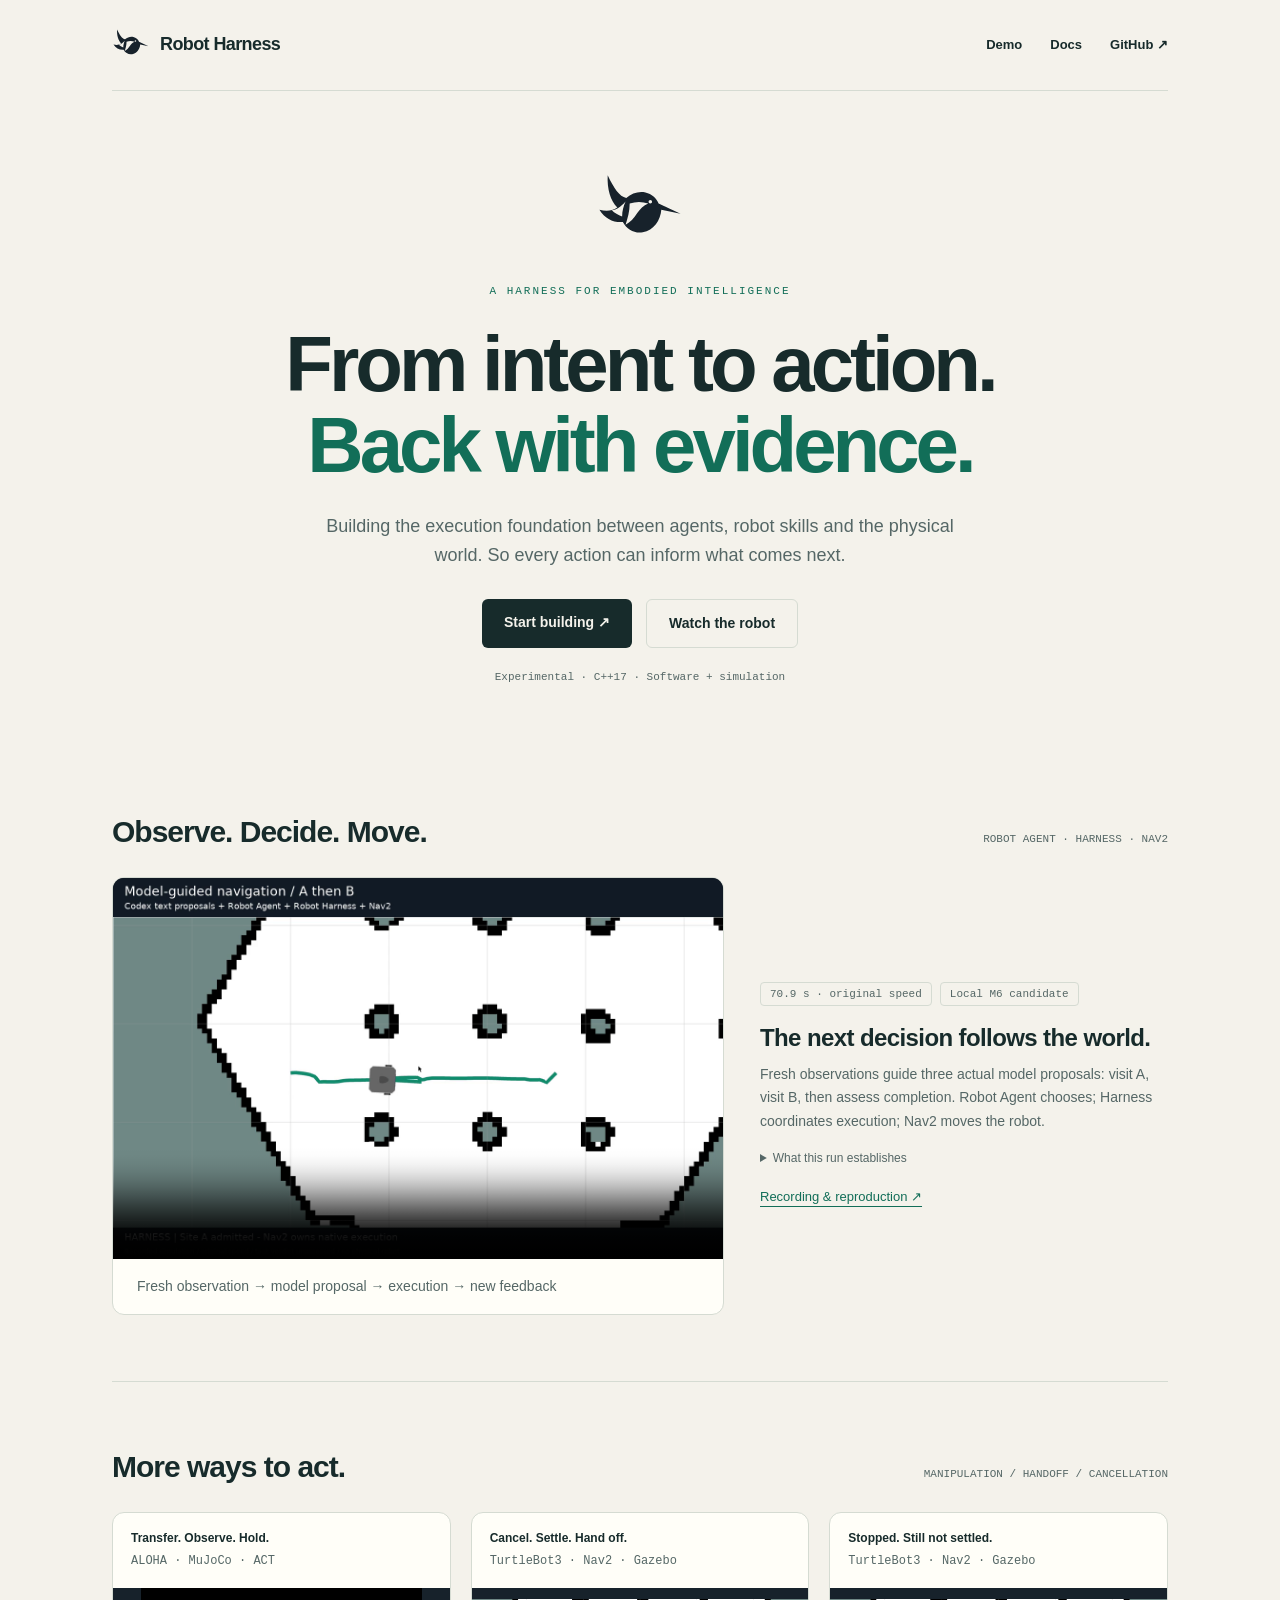
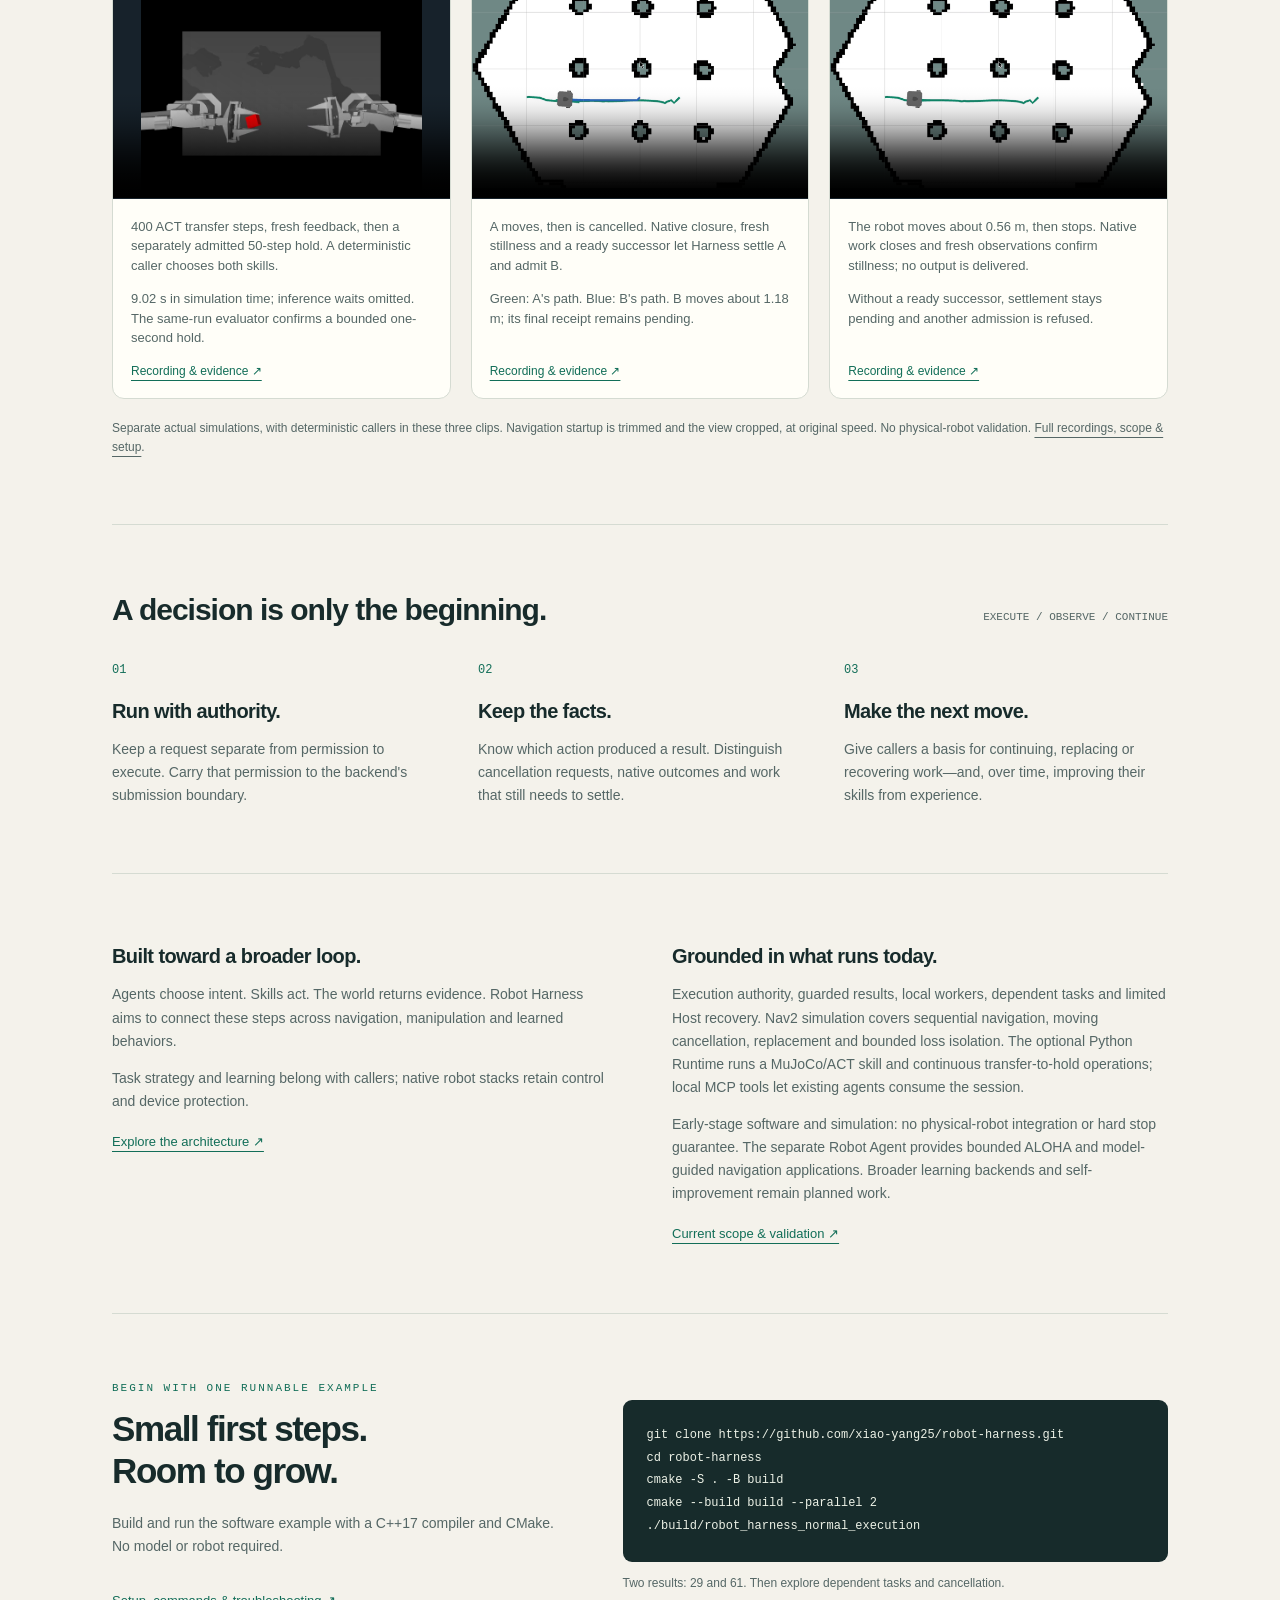
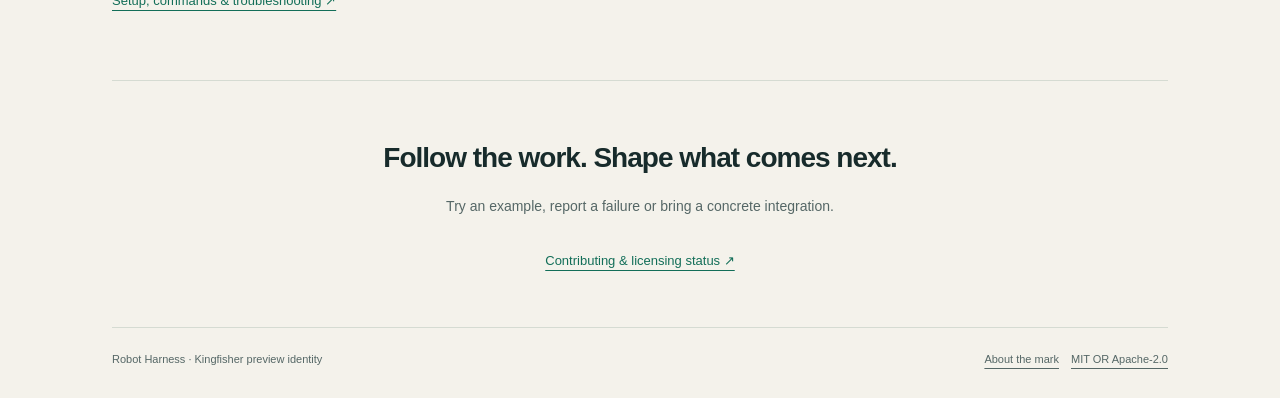
==== docs/index.html @ c22bb3a3 "Feature model-guided navigation video and compact demo gallery" ====
<!doctype html>
<html lang="en">
<head>
  <meta charset="utf-8">
  <meta name="viewport" content="width=device-width, initial-scale=1">
  <meta name="description" content="A harness for embodied intelligence. Connecting agents, robot skills and the physical world through execution, feedback and recovery.">
  <meta name="theme-color" content="#f4f2eb">
  <meta property="og:title" content="Robot Harness — A harness for embodied intelligence">
  <meta property="og:description" content="From intent to action. Back with evidence.">
  <meta property="og:image" content="https://xiao-yang25.github.io/robot-harness/assets/brand/social-preview.png">
  <meta property="og:url" content="https://xiao-yang25.github.io/robot-harness/">
  <meta name="twitter:card" content="summary_large_image">
  <link rel="icon" type="image/svg+xml" href="assets/brand/kingfisher-light.svg">
  <title>Robot Harness — A harness for embodied intelligence</title>
  <style>
    :root{color-scheme:light dark;--bg:#f4f2eb;--ink:#172b2b;--muted:#556766;--line:#d5dbd2;--accent:#126e58;--surface:#fffef8;--soft:#e6ebe2}
    *{box-sizing:border-box}.principles>*,.scope>*,.start>*{min-width:0}html{scroll-behavior:smooth;scroll-padding-top:30px}body{margin:0;background:var(--bg);color:var(--ink);font:16px/1.65 -apple-system,BlinkMacSystemFont,"Segoe UI",sans-serif}
    a{color:inherit;text-underline-offset:5px}a:focus-visible,summary:focus-visible,video:focus-visible{outline:3px solid var(--accent);outline-offset:6px}.skip{position:absolute;left:16px;top:-80px;background:var(--surface);padding:8px}.skip:focus{top:12px;z-index:3}
    .wrap{max-width:1120px;margin:auto;padding:0 32px}nav{display:flex;align-items:center;justify-content:space-between;gap:24px;padding:26px 0;border-bottom:1px solid var(--line)}.brand{display:flex;gap:10px;align-items:center;font-size:18px;font-weight:700;letter-spacing:-.6px;text-decoration:none}.brand img{width:38px;height:38px}nav .links{display:flex;gap:28px;font-size:13px;font-weight:600}nav .links a{text-decoration:none}nav .links a:hover{color:var(--accent)}
    .hero{text-align:center;max-width:920px;margin:0 auto;padding:76px 0 64px}.hero-mark{width:88px;height:88px;display:block;margin:0 auto 28px}.eyebrow{font:11px/1.5 ui-monospace,monospace;letter-spacing:2px;text-transform:uppercase;color:var(--accent)}h1{font-size:clamp(45px,6.4vw,78px);line-height:1.04;letter-spacing:-4px;font-weight:600;margin:24px 0}h1 span{color:var(--accent)}.hero p{font-size:18px;line-height:1.6;max-width:670px;margin:26px auto;color:var(--muted)}.actions{display:flex;justify-content:center;gap:14px;flex-wrap:wrap;margin-top:30px}.button{display:inline-block;padding:12px 22px;border-radius:6px;background:var(--ink);color:var(--bg);text-decoration:none;font-size:14px;font-weight:650}.button.secondary{background:transparent;color:var(--ink);border:1px solid var(--line)}.stage{margin-top:23px;color:var(--muted);font:11px ui-monospace,monospace}
    .demo{border:1px solid var(--line);border-radius:12px;overflow:hidden;background:var(--surface)}.demo-top,.demo-bottom{display:flex;justify-content:space-between;align-items:center;gap:16px;padding:17px 24px;font-size:12px}.demo-top strong{font-weight:650}.demo-top span{color:var(--muted);font-family:ui-monospace,monospace}video{display:block;width:100%;aspect-ratio:16/9;background:#17222b}.demo-bottom{align-items:flex-start;color:var(--muted);line-height:1.5}.demo-bottom p{margin:0;max-width:750px}.demo-bottom a{white-space:nowrap;color:var(--accent)}
    section.section{padding:66px 0;border-bottom:1px solid var(--line)}.section-title{display:flex;justify-content:space-between;align-items:baseline;gap:20px;margin-bottom:26px}.section-title h2{font-size:30px;line-height:1.25;letter-spacing:-1px;margin:0;font-weight:600}.section-title span{color:var(--muted);font:11px ui-monospace,monospace}.principles{display:grid;grid-template-columns:repeat(3,1fr);gap:42px}.number{font:12px ui-monospace,monospace;color:var(--accent)}h3{font-size:20px;letter-spacing:-.6px;font-weight:600;margin:14px 0 10px}.principles p,.scope p{font-size:14px;color:var(--muted);margin:0}
    .scope{display:grid;grid-template-columns:1fr 1fr;gap:64px}.scope h3{margin-top:0}.scope p+p{margin-top:14px}.text-link{display:inline-block;color:var(--accent);margin-top:18px;font-size:13px}.start{display:grid;grid-template-columns:1fr 1.2fr;gap:56px;align-items:center}.start h2{font-size:35px;letter-spacing:-1.4px;line-height:1.2;margin:12px 0 20px;font-weight:600}.start p{font-size:14px;color:var(--muted)}pre{max-width:100%;overflow:auto;white-space:pre;background:#172b2b;color:#edf2e7;border-radius:9px;padding:24px;font:12px/1.9 ui-monospace,SFMono-Regular,monospace;margin:0}.note{font-size:12px;color:var(--muted);margin-top:12px}.closing{padding:54px 0;text-align:center}.closing h2{font-size:28px;font-weight:550;letter-spacing:-1px;margin:0 0 14px}.closing p{font-size:14px;color:var(--muted)}footer{border-top:1px solid var(--line);display:flex;justify-content:space-between;gap:18px;padding:22px 0 28px;font-size:11px;color:var(--muted)}footer a{margin-left:12px}
    @media(prefers-color-scheme:dark){:root{--bg:#102629;--ink:#eaf0e4;--muted:#adbfba;--line:#345052;--accent:#b7d5a0;--surface:#173135;--soft:#203b3e}.kingfisher{filter:brightness(0) invert(1)}}
    @media(max-width:700px){.wrap{padding:0 20px}nav{gap:14px;padding:20px 0}.brand{font-size:16px}.brand img{width:30px;height:30px}nav .links{gap:16px;font-size:12px}nav .optional{display:none}.hero{padding:45px 0 42px}.hero-mark{width:72px;height:72px;margin-bottom:22px}h1{font-size:47px;letter-spacing:-2.5px}.hero p{font-size:16px}.demo-top,.demo-bottom{padding:13px 16px;flex-wrap:wrap}.demo-top span{font-size:10px}.principles,.scope,.start{grid-template-columns:minmax(0,1fr);gap:30px}.section-title{display:block}.section-title span{display:block;margin-top:12px}section.section{padding:42px 0}.principles h3{margin-top:8px}.scope{gap:32px}footer{flex-wrap:wrap}footer a{margin:0 12px 0 0}pre{font-size:11px;padding:18px}.closing{padding:40px 0}}
    .model-demo video{aspect-ratio:8/5}.model-demo .scope{grid-template-columns:1.5fr 1fr;gap:36px;align-items:center}.model-demo .demo-bottom{font-size:11px}.model-demo h3{font-size:24px;line-height:1.3}.demo-meta{display:flex;flex-wrap:wrap;gap:8px;margin:0 0 16px;font:11px ui-monospace,monospace;color:var(--muted)}.demo-meta span{padding:5px 9px;border:1px solid var(--line);border-radius:4px}.model-demo details{margin-top:16px;font-size:12px;color:var(--muted)}.model-demo summary{cursor:pointer}.model-demo details p{margin-top:10px}
    .demo-grid{display:grid;grid-template-columns:repeat(3,minmax(0,1fr));gap:20px}.demo-grid>*{min-width:0;scroll-margin-top:30px}.demo-grid .demo{display:flex;flex-direction:column}.demo-grid .demo-top{min-height:68px;padding:16px 18px;align-items:flex-start;flex-direction:column;gap:4px}.demo-grid video{aspect-ratio:8/5;object-fit:contain}.demo-grid .demo-bottom{display:flex;flex:1;flex-direction:column;gap:14px;font-size:13px;padding:18px}.demo-grid .demo-bottom a{font-size:12px;white-space:normal;margin-top:auto}.recording-note{font-size:12px;color:var(--muted);margin:20px 0 0}
    @media(min-width:701px) and (max-width:960px){.demo-grid{grid-template-columns:repeat(2,minmax(0,1fr))}.model-demo .scope{grid-template-columns:1.2fr 1fr;gap:24px}}
    @media(max-width:700px){.model-demo .scope,.demo-grid{grid-template-columns:minmax(0,1fr);gap:24px}.demo-grid .demo-top{min-height:0}.model-demo h3{font-size:22px}}
    @media(prefers-reduced-motion:reduce){html{scroll-behavior:auto}}
  </style>
</head>
<body>
<a class="skip" href="#main">Skip to content</a>
<div class="wrap">
  <nav aria-label="Main navigation">
    <a class="brand" href="./"><img class="kingfisher" src="assets/brand/kingfisher-light.svg" alt="">Robot Harness</a>
    <div class="links"><a href="#demo">Demo</a><a href="guide/docs/index.html">Docs</a><a class="optional" href="https://github.com/xiao-yang25/robot-harness">GitHub ↗</a></div>
  </nav>
  <main id="main">
    <header class="hero">
      <img class="hero-mark kingfisher" src="assets/brand/kingfisher-light.svg" alt="Kingfisher preview identity">
      <div class="eyebrow">A harness for embodied intelligence</div>
      <h1>From intent to action.<br><span>Back with evidence.</span></h1>
      <p>Building the execution foundation between agents, robot skills and the physical world. So every action can inform what comes next.</p>
      <div class="actions"><a class="button" href="https://github.com/xiao-yang25/robot-harness#build">Start building ↗</a><a class="button secondary" href="#demo">Watch the robot</a></div>
      <div class="stage">Experimental · C++17 · Software + simulation</div>
    </header>
    <section class="section model-demo" id="demo" aria-label="Recorded model-guided navigation">
      <div class="section-title"><h2>Observe. Decide. Move.</h2><span>ROBOT AGENT · HARNESS · NAV2</span></div>
      <div class="scope">
        <article class="demo">
          <video controls playsinline preload="metadata" poster="assets/demo/model-navigation-poster.png" aria-label="Actual model-guided navigation from site A to site B in simulation">
            <source src="assets/demo/model-navigation.mp4" type="video/mp4">
            <p><a href="assets/demo/model-navigation.mp4">Download the model navigation recording</a>.</p>
          </video>
          <div class="demo-bottom"><p>Fresh observation → model proposal → execution → new feedback</p></div>
        </article>
        <article>
          <div class="demo-meta"><span>70.9 s · original speed</span><span>Local M6 candidate</span></div>
          <h3>The next decision follows the world.</h3>
          <p>Fresh observations guide three actual model proposals: visit A, visit B, then assess completion. Robot Agent chooses; Harness coordinates execution; Nav2 moves the robot.</p>
          <details><summary>What this run establishes</summary><p>A releases before B starts. B's result is accepted while settlement remains pending. Model waits are retained. This single Gazebo run demonstrates the loop; it does not establish general reliability or physical-robot safety.</p></details>
          <a class="text-link" href="guide/docs/assets/demo/index.html#model-guided-navigation-local-candidate">Recording &amp; reproduction ↗</a>
        </article>
      </div>
    </section>
    <section class="section" id="more-demos" aria-label="More recorded robot demonstrations">
      <div class="section-title"><h2>More ways to act.</h2><span>MANIPULATION / HANDOFF / CANCELLATION</span></div>
      <div class="demo-grid">
        <article class="demo" id="manipulation-demo">
          <div class="demo-top"><strong>Transfer. Observe. Hold.</strong><span>ALOHA · MuJoCo · ACT</span></div>
          <video controls playsinline preload="metadata" poster="assets/demo/aloha-handoff-poster.png" aria-label="Complete ALOHA cube transfer followed by a separately admitted hold">
            <source src="assets/demo/aloha-handoff.mp4" type="video/mp4">
            <p><a href="assets/demo/aloha-handoff.mp4">Download the transfer and hold recording</a>.</p>
          </video>
          <div class="demo-bottom"><p>400 ACT transfer steps, fresh feedback, then a separately admitted 50-step hold. A deterministic caller chooses both skills.</p><p>9.02 s in simulation time; inference waits omitted. The same-run evaluator confirms a bounded one-second hold.</p><a href="guide/docs/assets/demo/index.html#continuous-aloha-transfer-and-hold">Recording &amp; evidence ↗</a></div>
        </article>
        <article class="demo" id="navigation-demo">
          <div class="demo-top"><strong>Cancel. Settle. Hand off.</strong><span>TurtleBot3 · Nav2 · Gazebo</span></div>
          <video controls playsinline preload="metadata" poster="assets/demo/replace-poster.png" aria-label="Recorded moving cancellation and handoff to a new navigation goal">
            <source src="assets/demo/replace.mp4" type="video/mp4">
            <p><a href="assets/demo/replace.mp4">Download the handoff recording</a>.</p>
          </video>
          <div class="demo-bottom"><p>A moves, then is cancelled. Native closure, fresh stillness and a ready successor let Harness settle A and admit B.</p><p>Green: A's path. Blue: B's path. B moves about 1.18 m; its final receipt remains pending.</p><a href="guide/docs/assets/demo/index.html#moving-handoff">Recording &amp; evidence ↗</a></div>
        </article>
        <article class="demo">
          <div class="demo-top"><strong>Stopped. Still not settled.</strong><span>TurtleBot3 · Nav2 · Gazebo</span></div>
          <video controls playsinline preload="metadata" poster="assets/demo/cancel-poster.png" aria-label="Recorded cancellation without admitting a second task">
            <source src="assets/demo/cancel.mp4" type="video/mp4">
            <p><a href="assets/demo/cancel.mp4">Download the cancellation recording</a>.</p>
          </video>
          <div class="demo-bottom"><p>The robot moves about 0.56 m, then stops. Native work closes and fresh observations confirm stillness; no output is delivered.</p><p>Without a ready successor, settlement stays pending and another admission is refused.</p><a href="guide/docs/assets/demo/index.html#cancellation-without-a-successor">Recording &amp; evidence ↗</a></div>
        </article>
      </div>
      <p class="recording-note">Separate actual simulations, with deterministic callers in these three clips. Navigation startup is trimmed and the view cropped, at original speed. No physical-robot validation. <a href="guide/docs/assets/demo/index.html">Full recordings, scope &amp; setup</a>.</p>
    </section>
    <section class="section">
      <div class="section-title"><h2>A decision is only the beginning.</h2><span>EXECUTE / OBSERVE / CONTINUE</span></div>
      <div class="principles">
        <article><span class="number">01</span><h3>Run with authority.</h3><p>Keep a request separate from permission to execute. Carry that permission to the backend's submission boundary.</p></article>
        <article><span class="number">02</span><h3>Keep the facts.</h3><p>Know which action produced a result. Distinguish cancellation requests, native outcomes and work that still needs to settle.</p></article>
        <article><span class="number">03</span><h3>Make the next move.</h3><p>Give callers a basis for continuing, replacing or recovering work—and, over time, improving their skills from experience.</p></article>
      </div>
    </section>
    <section class="section scope" aria-label="Project direction and present capabilities">
      <article><h3>Built toward a broader loop.</h3><p>Agents choose intent. Skills act. The world returns evidence. Robot Harness aims to connect these steps across navigation, manipulation and learned behaviors.</p><p>Task strategy and learning belong with callers; native robot stacks retain control and device protection.</p><a class="text-link" href="https://github.com/xiao-yang25/robot-harness/blob/master/docs/DESIGN.md#product-boundary">Explore the architecture ↗</a></article>
      <article><h3>Grounded in what runs today.</h3><p>Execution authority, guarded results, local workers, dependent tasks and limited Host recovery. Nav2 simulation covers sequential navigation, moving cancellation, replacement and bounded loss isolation. The optional Python Runtime runs a MuJoCo/ACT skill and continuous transfer-to-hold operations; local MCP tools let existing agents consume the session.</p><p>Early-stage software and simulation: no physical-robot integration or hard stop guarantee. The separate Robot Agent provides bounded ALOHA and model-guided navigation applications. Broader learning backends and self-improvement remain planned work.</p><a class="text-link" href="https://github.com/xiao-yang25/robot-harness#current-scope">Current scope &amp; validation ↗</a></article>
    </section>
    <section class="section start" id="start">
      <div><div class="eyebrow">Begin with one runnable example</div><h2>Small first steps.<br>Room to grow.</h2><p>Build and run the software example with a C++17 compiler and CMake. No model or robot required.</p><a class="text-link" href="https://github.com/xiao-yang25/robot-harness#build">Setup, commands &amp; troubleshooting ↗</a></div>
      <div><pre><code>git clone https://github.com/xiao-yang25/robot-harness.git
cd robot-harness
cmake -S . -B build
cmake --build build --parallel 2
./build/robot_harness_normal_execution</code></pre><div class="note">Two results: 29 and 61. Then explore dependent tasks and cancellation.</div></div>
    </section>
    <section class="closing"><h2>Follow the work. Shape what comes next.</h2><p>Try an example, report a failure or bring a concrete integration.</p><a class="text-link" href="https://github.com/xiao-yang25/robot-harness/blob/master/CONTRIBUTING.md">Contributing &amp; licensing status ↗</a></section>
  </main>
  <footer><span>Robot Harness · Kingfisher preview identity</span><span><a href="https://github.com/xiao-yang25/robot-harness/blob/master/docs/assets/brand/README.md">About the mark</a><a href="https://github.com/xiao-yang25/robot-harness/blob/master/README.md#license">MIT OR Apache-2.0</a></span></footer>
</div>
</body>
</html>
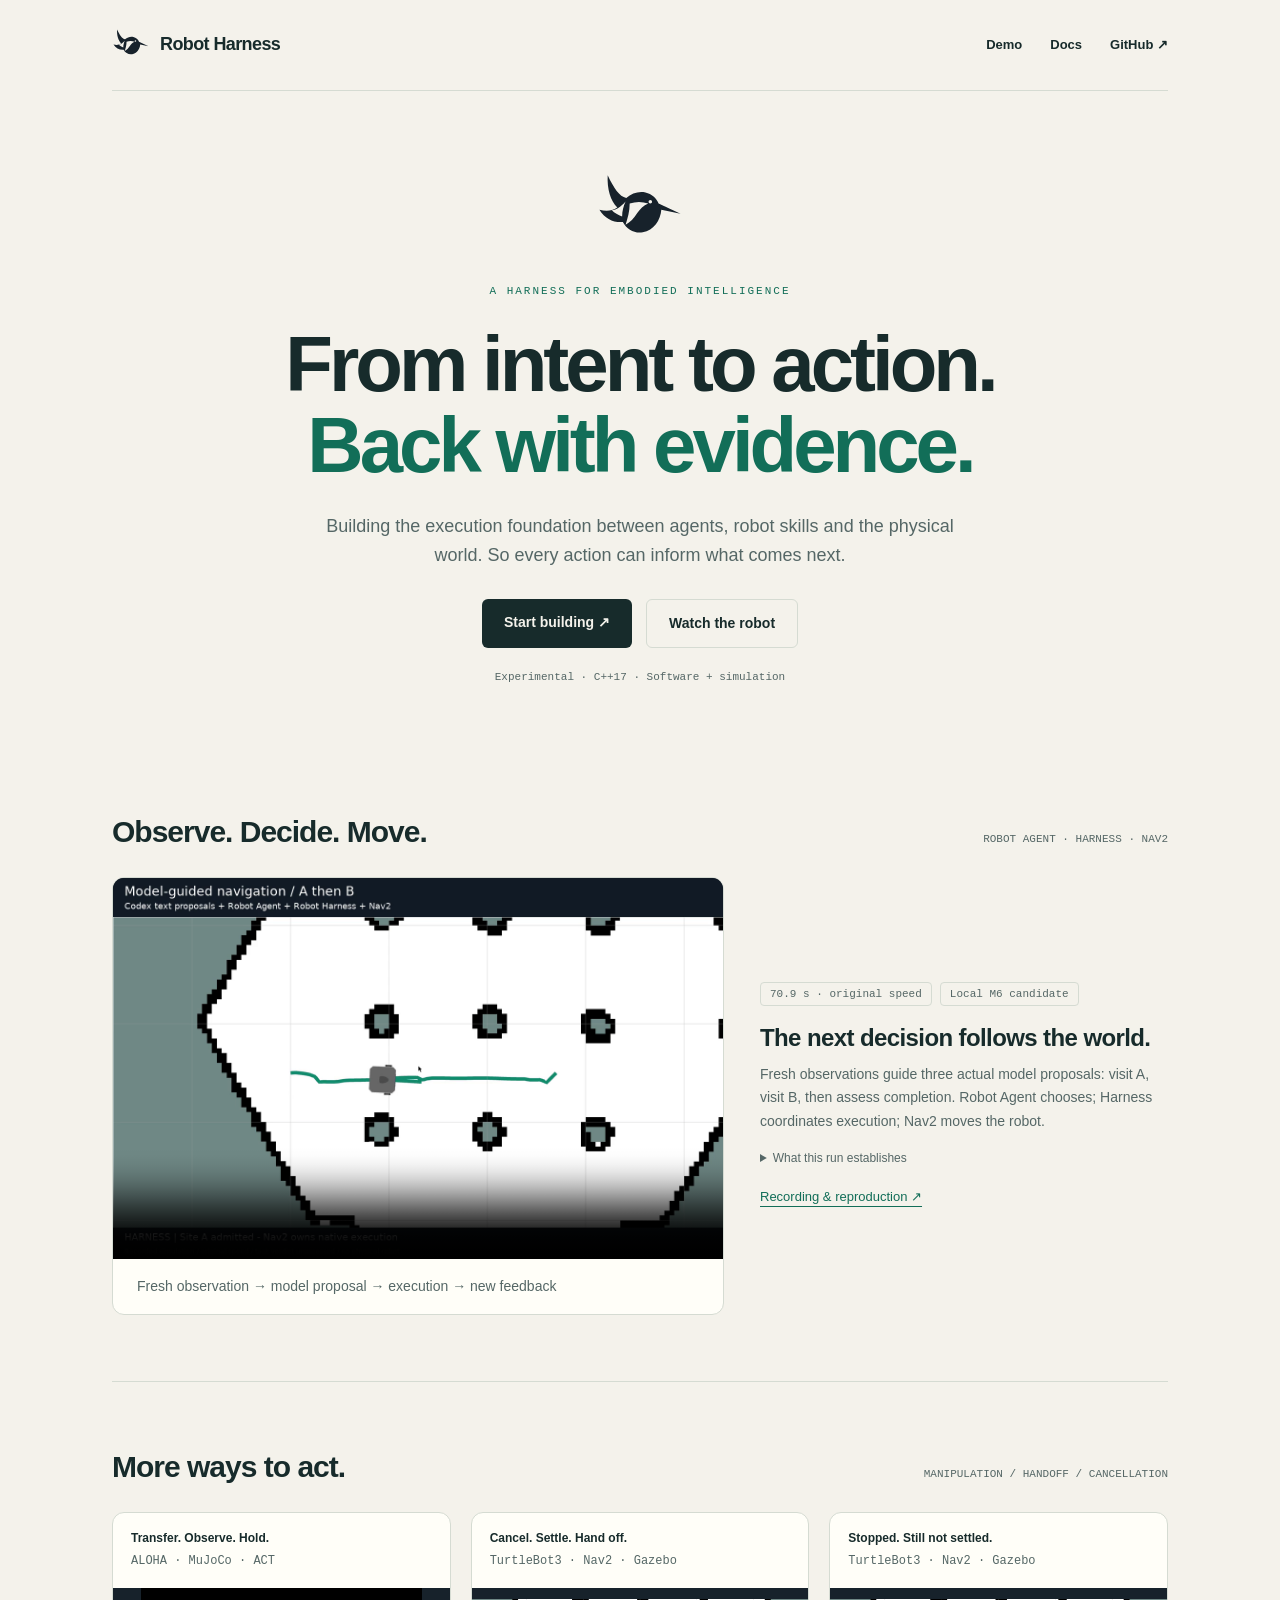
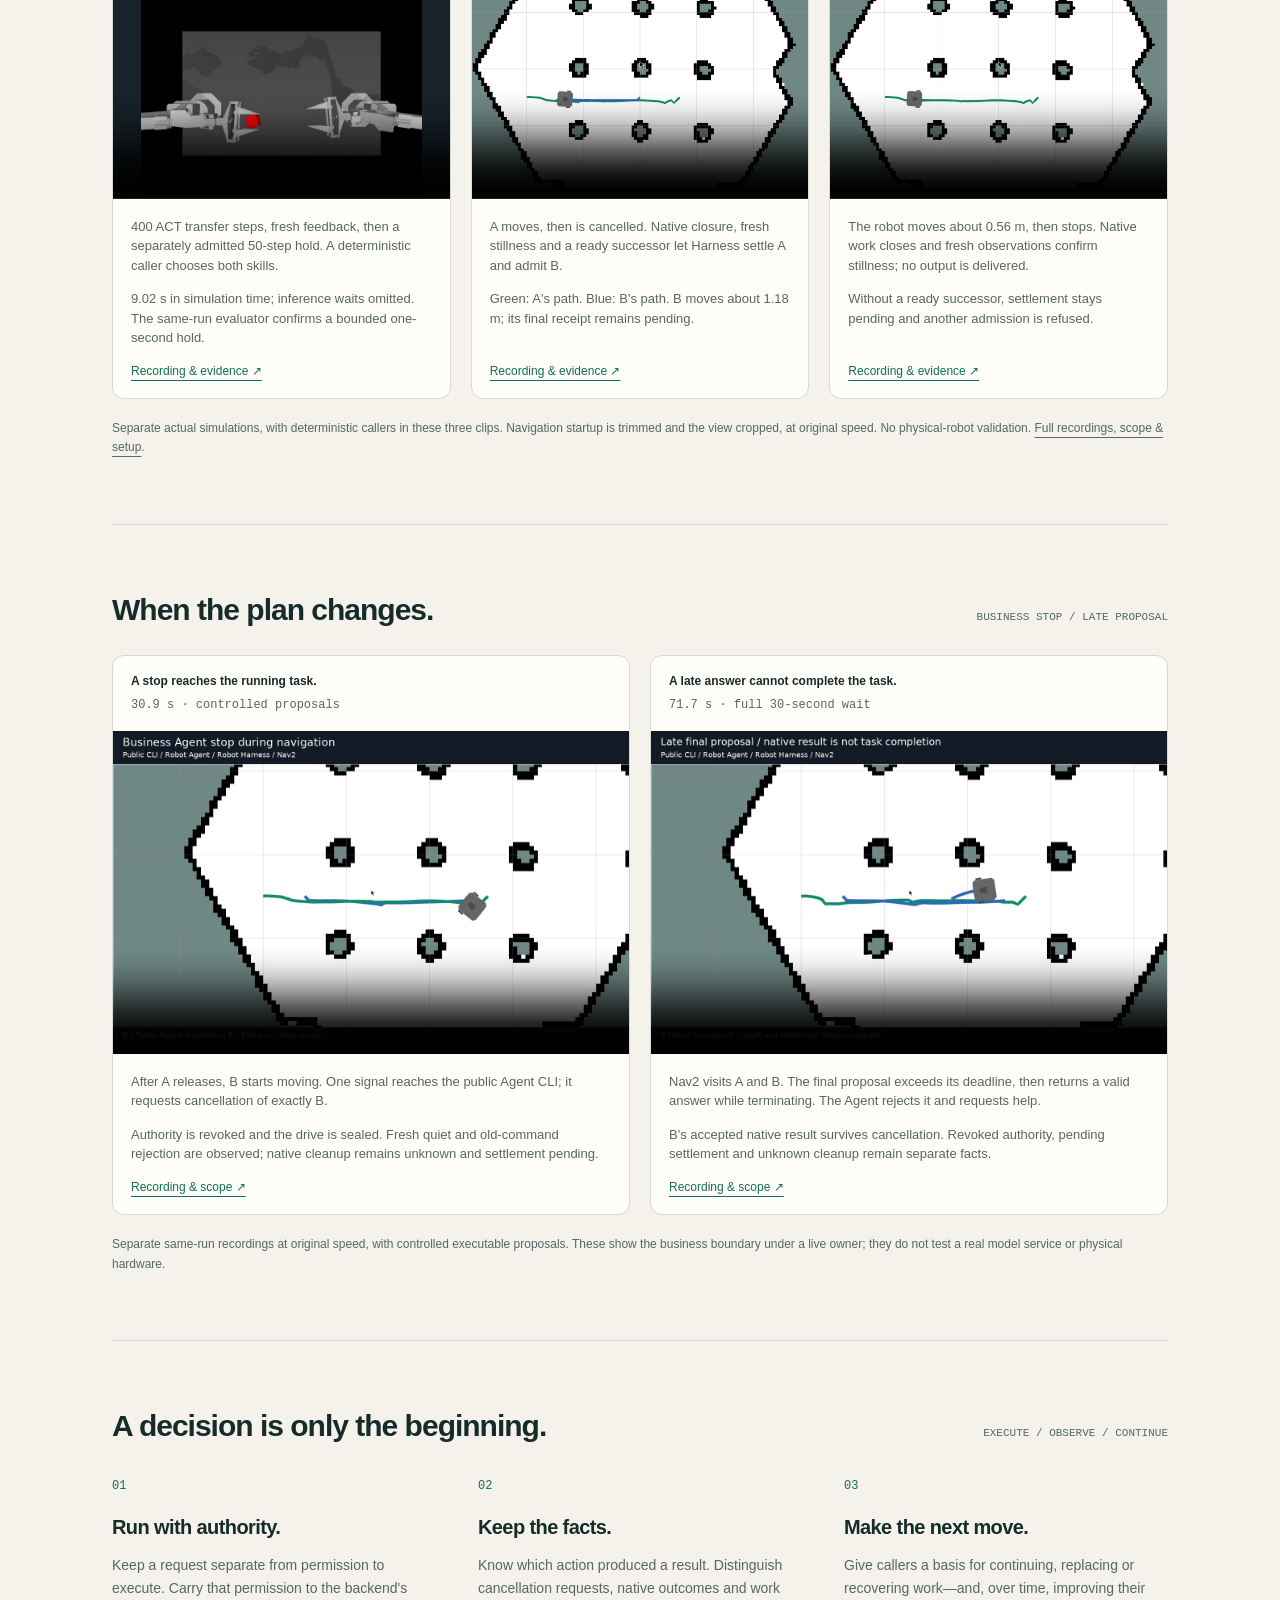
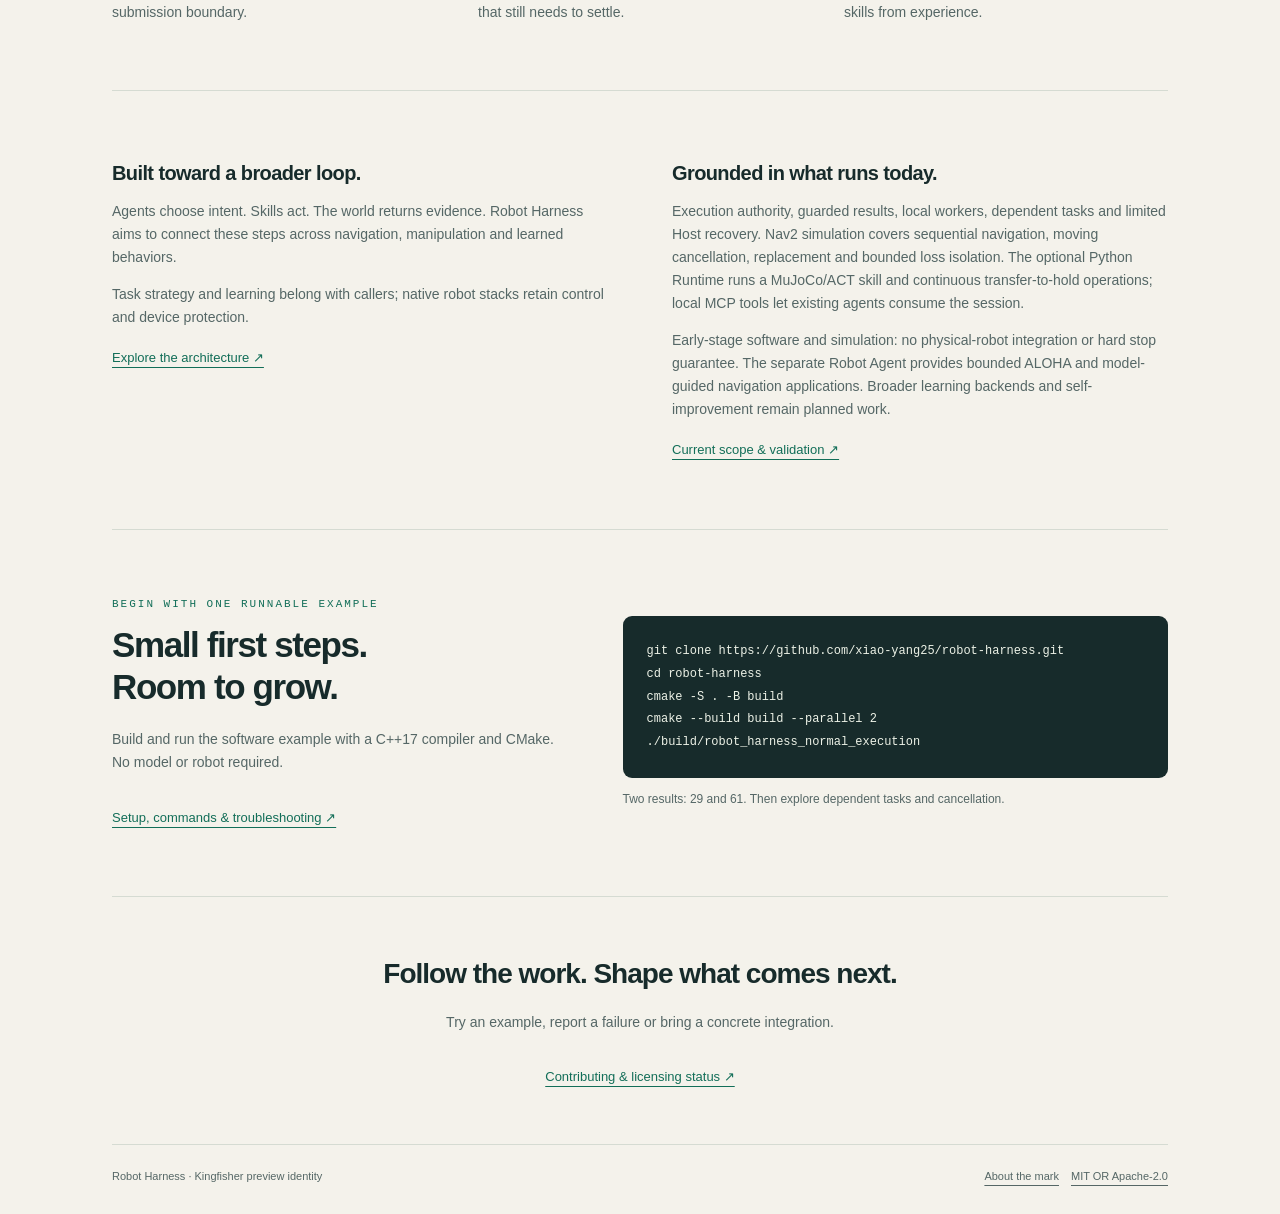
==== commit ba675979: "docs: publish bounded business stop and proposal expiry recordings" ====
--- a/docs/index.html
+++ b/docs/index.html
@@ -25,6 +25,7 @@
     @media(max-width:700px){.wrap{padding:0 20px}nav{gap:14px;padding:20px 0}.brand{font-size:16px}.brand img{width:30px;height:30px}nav .links{gap:16px;font-size:12px}nav .optional{display:none}.hero{padding:45px 0 42px}.hero-mark{width:72px;height:72px;margin-bottom:22px}h1{font-size:47px;letter-spacing:-2.5px}.hero p{font-size:16px}.demo-top,.demo-bottom{padding:13px 16px;flex-wrap:wrap}.demo-top span{font-size:10px}.principles,.scope,.start{grid-template-columns:minmax(0,1fr);gap:30px}.section-title{display:block}.section-title span{display:block;margin-top:12px}section.section{padding:42px 0}.principles h3{margin-top:8px}.scope{gap:32px}footer{flex-wrap:wrap}footer a{margin:0 12px 0 0}pre{font-size:11px;padding:18px}.closing{padding:40px 0}}
     .model-demo video{aspect-ratio:8/5}.model-demo .scope{grid-template-columns:1.5fr 1fr;gap:36px;align-items:center}.model-demo .demo-bottom{font-size:11px}.model-demo h3{font-size:24px;line-height:1.3}.demo-meta{display:flex;flex-wrap:wrap;gap:8px;margin:0 0 16px;font:11px ui-monospace,monospace;color:var(--muted)}.demo-meta span{padding:5px 9px;border:1px solid var(--line);border-radius:4px}.model-demo details{margin-top:16px;font-size:12px;color:var(--muted)}.model-demo summary{cursor:pointer}.model-demo details p{margin-top:10px}
     .demo-grid{display:grid;grid-template-columns:repeat(3,minmax(0,1fr));gap:20px}.demo-grid>*{min-width:0;scroll-margin-top:30px}.demo-grid .demo{display:flex;flex-direction:column}.demo-grid .demo-top{min-height:68px;padding:16px 18px;align-items:flex-start;flex-direction:column;gap:4px}.demo-grid video{aspect-ratio:8/5;object-fit:contain}.demo-grid .demo-bottom{display:flex;flex:1;flex-direction:column;gap:14px;font-size:13px;padding:18px}.demo-grid .demo-bottom a{font-size:12px;white-space:normal;margin-top:auto}.recording-note{font-size:12px;color:var(--muted);margin:20px 0 0}
+    .fault-grid{grid-template-columns:repeat(2,minmax(0,1fr))}
     @media(min-width:701px) and (max-width:960px){.demo-grid{grid-template-columns:repeat(2,minmax(0,1fr))}.model-demo .scope{grid-template-columns:1.2fr 1fr;gap:24px}}
     @media(max-width:700px){.model-demo .scope,.demo-grid{grid-template-columns:minmax(0,1fr);gap:24px}.demo-grid .demo-top{min-height:0}.model-demo h3{font-size:22px}}
     @media(prefers-reduced-motion:reduce){html{scroll-behavior:auto}}
@@ -95,6 +96,28 @@
       </div>
       <p class="recording-note">Separate actual simulations, with deterministic callers in these three clips. Navigation startup is trimmed and the view cropped, at original speed. No physical-robot validation. <a href="guide/docs/assets/demo/index.html">Full recordings, scope &amp; setup</a>.</p>
     </section>
+    <section class="section" id="failure-demos" aria-label="Recorded business interruption and proposal expiry">
+      <div class="section-title"><h2>When the plan changes.</h2><span>BUSINESS STOP / LATE PROPOSAL</span></div>
+      <div class="demo-grid fault-grid">
+        <article class="demo" id="agent-stop-demo">
+          <div class="demo-top"><strong>A stop reaches the running task.</strong><span>30.9 s · controlled proposals</span></div>
+          <video controls playsinline preload="metadata" poster="assets/demo/agent-navigation-stop-poster.png" aria-label="Actual public Agent CLI receives SIGINT while B moves in Nav2 simulation">
+            <source src="assets/demo/agent-navigation-stop.mp4" type="video/mp4">
+            <p><a href="assets/demo/agent-navigation-stop.mp4">Download the Agent stop recording</a>.</p>
+          </video>
+          <div class="demo-bottom"><p>After A releases, B starts moving. One signal reaches the public Agent CLI; it requests cancellation of exactly B.</p><p>Authority is revoked and the drive is sealed. Fresh quiet and old-command rejection are observed; native cleanup remains unknown and settlement pending.</p><a href="guide/docs/assets/demo/index.html#business-cli-interruption">Recording &amp; scope ↗</a></div>
+        </article>
+        <article class="demo" id="late-proposal-demo">
+          <div class="demo-top"><strong>A late answer cannot complete the task.</strong><span>71.7 s · full 30-second wait</span></div>
+          <video controls playsinline preload="metadata" poster="assets/demo/navigation-late-proposal-poster.png" aria-label="Controlled final proposal expires after actual Nav2 A and B visits">
+            <source src="assets/demo/navigation-late-proposal.mp4" type="video/mp4">
+            <p><a href="assets/demo/navigation-late-proposal.mp4">Download the late proposal recording</a>.</p>
+          </video>
+          <div class="demo-bottom"><p>Nav2 visits A and B. The final proposal exceeds its deadline, then returns a valid answer while terminating. The Agent rejects it and requests help.</p><p>B's accepted native result survives cancellation. Revoked authority, pending settlement and unknown cleanup remain separate facts.</p><a href="guide/docs/assets/demo/index.html#final-proposal-expiry">Recording &amp; scope ↗</a></div>
+        </article>
+      </div>
+      <p class="recording-note">Separate same-run recordings at original speed, with controlled executable proposals. These show the business boundary under a live owner; they do not test a real model service or physical hardware.</p>
+    </section>
     <section class="section">
       <div class="section-title"><h2>A decision is only the beginning.</h2><span>EXECUTE / OBSERVE / CONTINUE</span></div>
       <div class="principles">
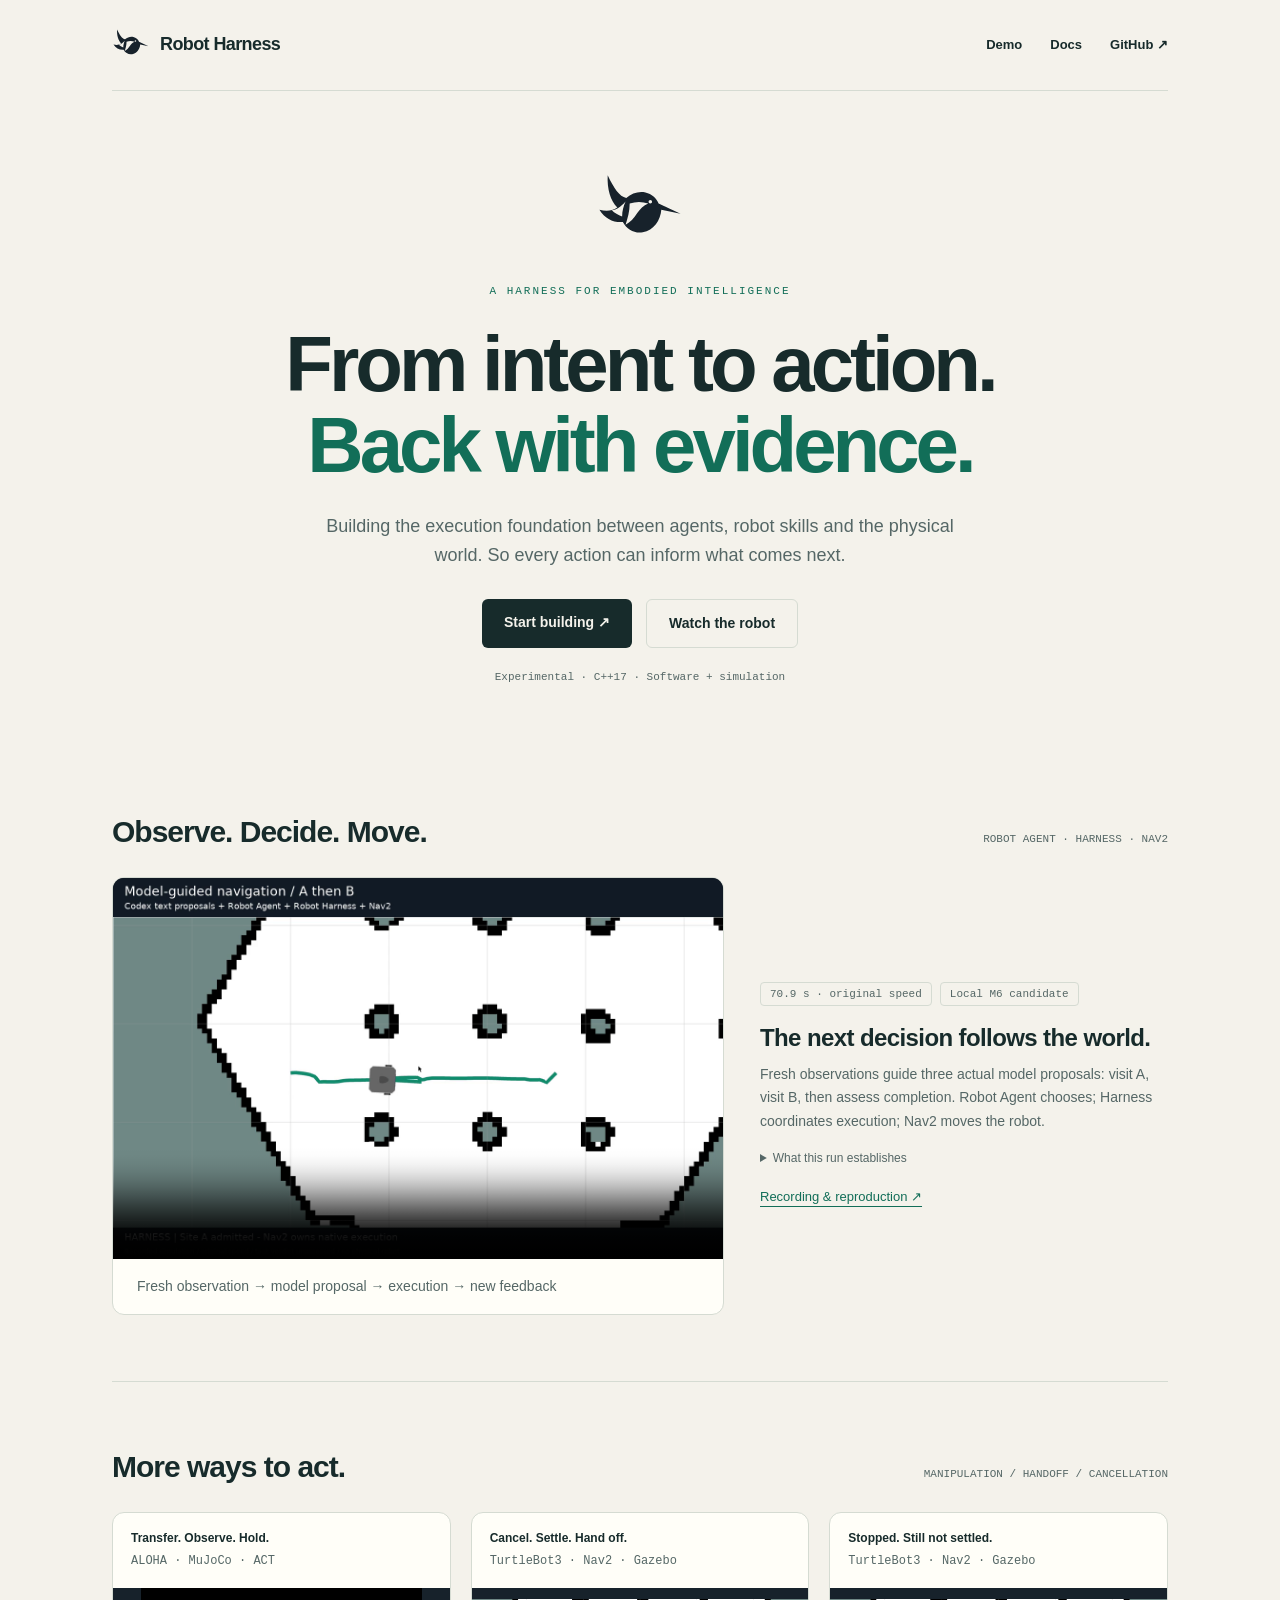
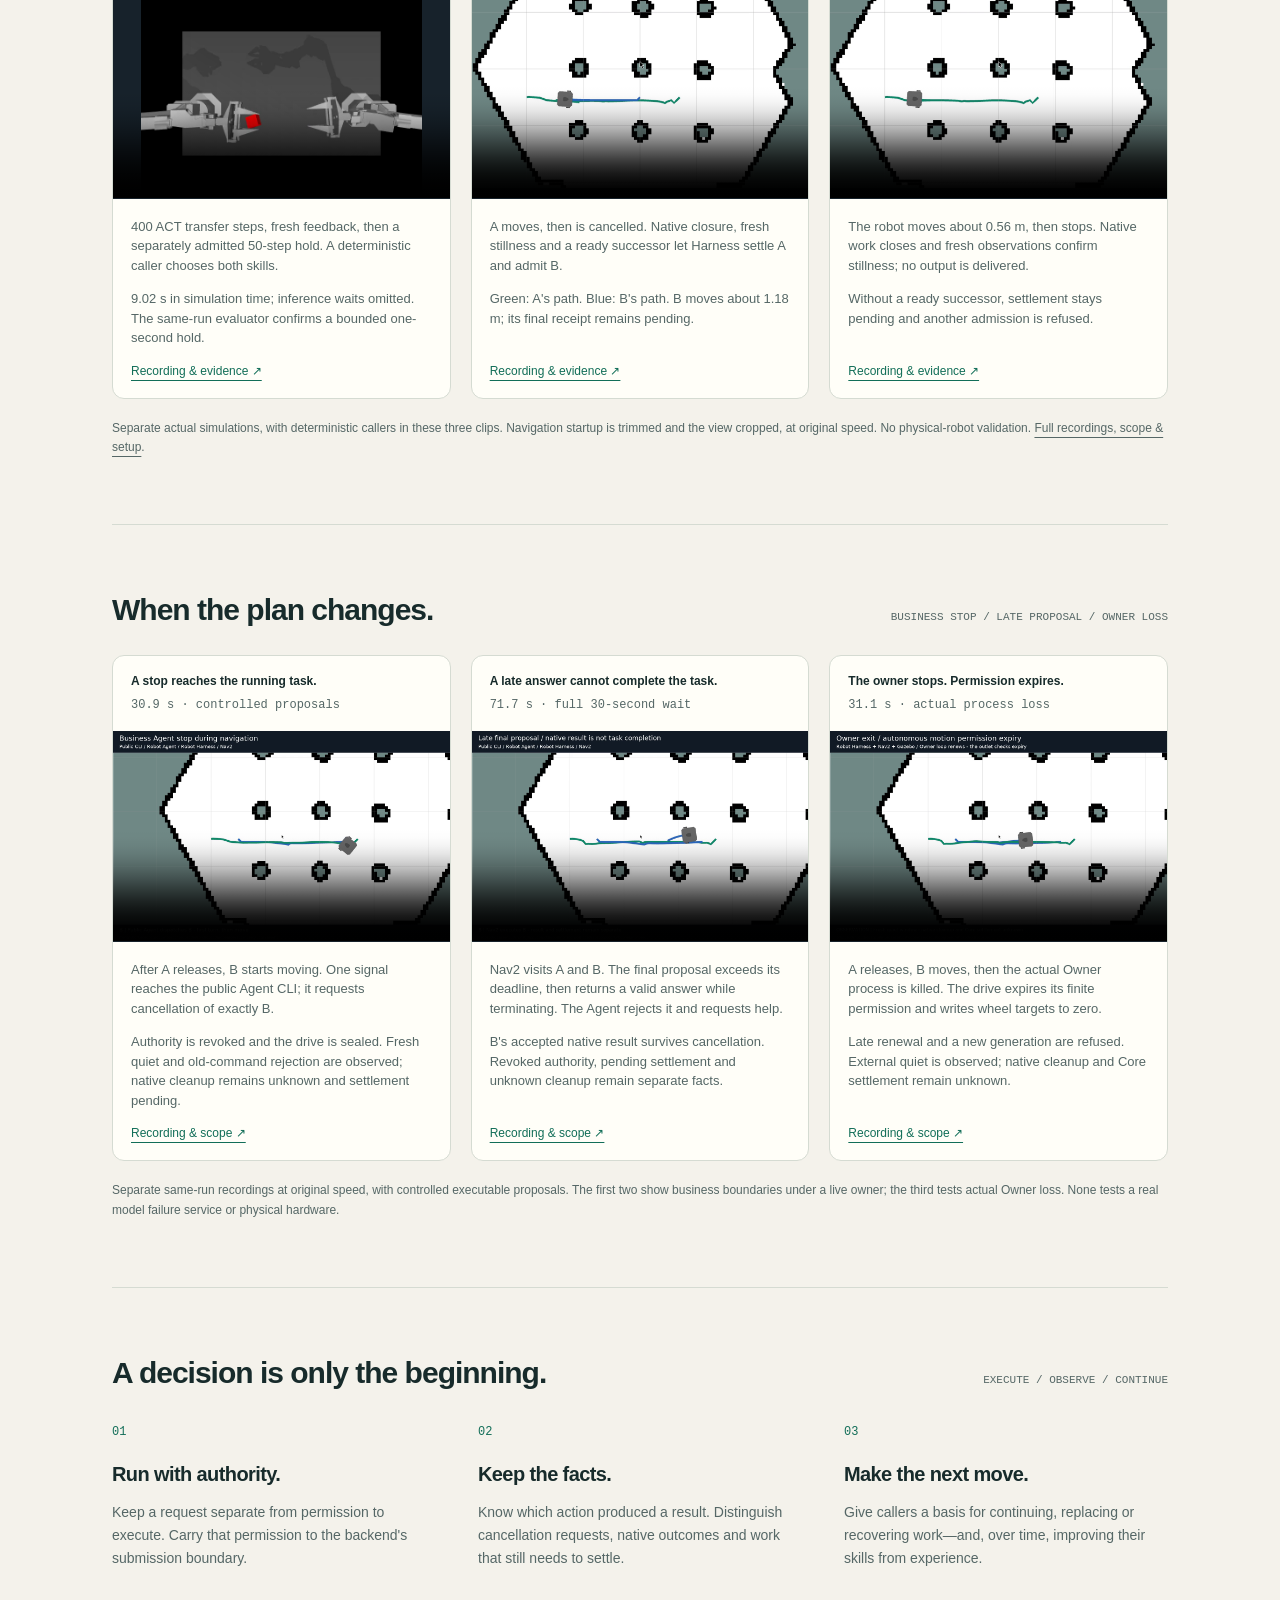
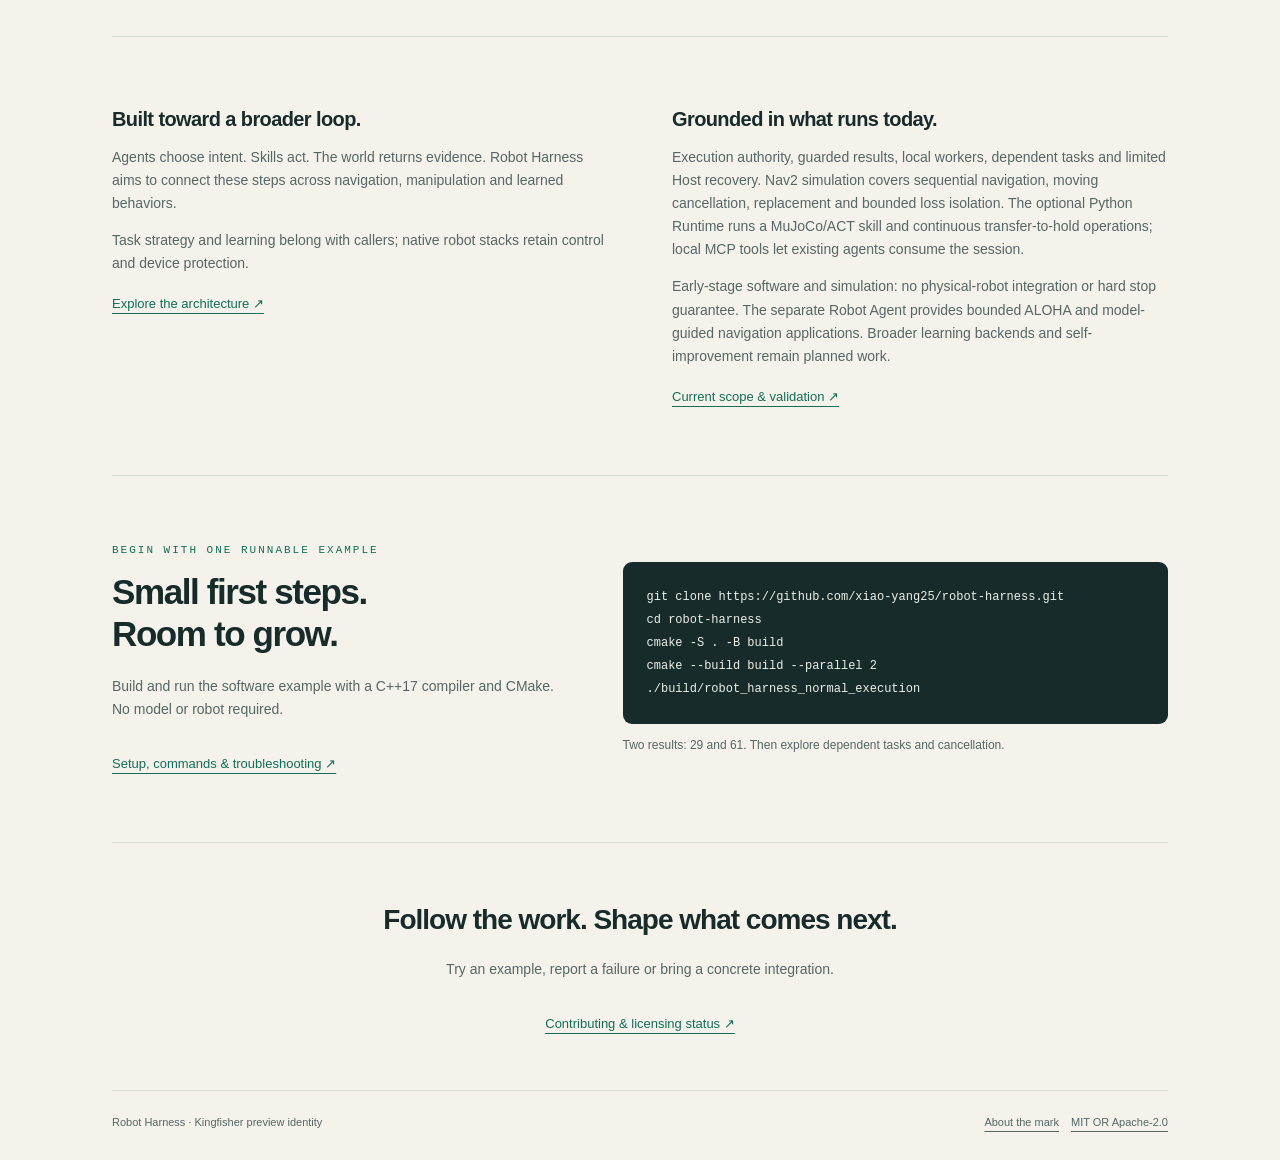
==== commit e59ac663: "feat: add finite Owner motion permission profile" ====
--- a/docs/index.html
+++ b/docs/index.html
@@ -25,7 +25,6 @@
     @media(max-width:700px){.wrap{padding:0 20px}nav{gap:14px;padding:20px 0}.brand{font-size:16px}.brand img{width:30px;height:30px}nav .links{gap:16px;font-size:12px}nav .optional{display:none}.hero{padding:45px 0 42px}.hero-mark{width:72px;height:72px;margin-bottom:22px}h1{font-size:47px;letter-spacing:-2.5px}.hero p{font-size:16px}.demo-top,.demo-bottom{padding:13px 16px;flex-wrap:wrap}.demo-top span{font-size:10px}.principles,.scope,.start{grid-template-columns:minmax(0,1fr);gap:30px}.section-title{display:block}.section-title span{display:block;margin-top:12px}section.section{padding:42px 0}.principles h3{margin-top:8px}.scope{gap:32px}footer{flex-wrap:wrap}footer a{margin:0 12px 0 0}pre{font-size:11px;padding:18px}.closing{padding:40px 0}}
     .model-demo video{aspect-ratio:8/5}.model-demo .scope{grid-template-columns:1.5fr 1fr;gap:36px;align-items:center}.model-demo .demo-bottom{font-size:11px}.model-demo h3{font-size:24px;line-height:1.3}.demo-meta{display:flex;flex-wrap:wrap;gap:8px;margin:0 0 16px;font:11px ui-monospace,monospace;color:var(--muted)}.demo-meta span{padding:5px 9px;border:1px solid var(--line);border-radius:4px}.model-demo details{margin-top:16px;font-size:12px;color:var(--muted)}.model-demo summary{cursor:pointer}.model-demo details p{margin-top:10px}
     .demo-grid{display:grid;grid-template-columns:repeat(3,minmax(0,1fr));gap:20px}.demo-grid>*{min-width:0;scroll-margin-top:30px}.demo-grid .demo{display:flex;flex-direction:column}.demo-grid .demo-top{min-height:68px;padding:16px 18px;align-items:flex-start;flex-direction:column;gap:4px}.demo-grid video{aspect-ratio:8/5;object-fit:contain}.demo-grid .demo-bottom{display:flex;flex:1;flex-direction:column;gap:14px;font-size:13px;padding:18px}.demo-grid .demo-bottom a{font-size:12px;white-space:normal;margin-top:auto}.recording-note{font-size:12px;color:var(--muted);margin:20px 0 0}
-    .fault-grid{grid-template-columns:repeat(2,minmax(0,1fr))}
     @media(min-width:701px) and (max-width:960px){.demo-grid{grid-template-columns:repeat(2,minmax(0,1fr))}.model-demo .scope{grid-template-columns:1.2fr 1fr;gap:24px}}
     @media(max-width:700px){.model-demo .scope,.demo-grid{grid-template-columns:minmax(0,1fr);gap:24px}.demo-grid .demo-top{min-height:0}.model-demo h3{font-size:22px}}
     @media(prefers-reduced-motion:reduce){html{scroll-behavior:auto}}
@@ -97,7 +96,7 @@
       <p class="recording-note">Separate actual simulations, with deterministic callers in these three clips. Navigation startup is trimmed and the view cropped, at original speed. No physical-robot validation. <a href="guide/docs/assets/demo/index.html">Full recordings, scope &amp; setup</a>.</p>
     </section>
     <section class="section" id="failure-demos" aria-label="Recorded business interruption and proposal expiry">
-      <div class="section-title"><h2>When the plan changes.</h2><span>BUSINESS STOP / LATE PROPOSAL</span></div>
+      <div class="section-title"><h2>When the plan changes.</h2><span>BUSINESS STOP / LATE PROPOSAL / OWNER LOSS</span></div>
       <div class="demo-grid fault-grid">
         <article class="demo" id="agent-stop-demo">
           <div class="demo-top"><strong>A stop reaches the running task.</strong><span>30.9 s · controlled proposals</span></div>
@@ -115,8 +114,16 @@
           </video>
           <div class="demo-bottom"><p>Nav2 visits A and B. The final proposal exceeds its deadline, then returns a valid answer while terminating. The Agent rejects it and requests help.</p><p>B's accepted native result survives cancellation. Revoked authority, pending settlement and unknown cleanup remain separate facts.</p><a href="guide/docs/assets/demo/index.html#final-proposal-expiry">Recording &amp; scope ↗</a></div>
         </article>
+        <article class="demo" id="owner-loss-demo">
+          <div class="demo-top"><strong>The owner stops. Permission expires.</strong><span>31.1 s · actual process loss</span></div>
+          <video controls playsinline preload="metadata" poster="assets/demo/owner-permission-poster.png" aria-label="Actual Owner process is killed while B moves; the drive expires permission and applies zero">
+            <source src="assets/demo/owner-permission.mp4" type="video/mp4">
+            <p><a href="assets/demo/owner-permission.mp4">Download the Owner loss recording</a>.</p>
+          </video>
+          <div class="demo-bottom"><p>A releases, B moves, then the actual Owner process is killed. The drive expires its finite permission and writes wheel targets to zero.</p><p>Late renewal and a new generation are refused. External quiet is observed; native cleanup and Core settlement remain unknown.</p><a href="guide/docs/assets/demo/index.html#finite-owner-motion-permission">Recording &amp; scope ↗</a></div>
+        </article>
       </div>
-      <p class="recording-note">Separate same-run recordings at original speed, with controlled executable proposals. These show the business boundary under a live owner; they do not test a real model service or physical hardware.</p>
+      <p class="recording-note">Separate same-run recordings at original speed, with controlled executable proposals. The first two show business boundaries under a live owner; the third tests actual Owner loss. None tests a real model failure service or physical hardware.</p>
     </section>
     <section class="section">
       <div class="section-title"><h2>A decision is only the beginning.</h2><span>EXECUTE / OBSERVE / CONTINUE</span></div>
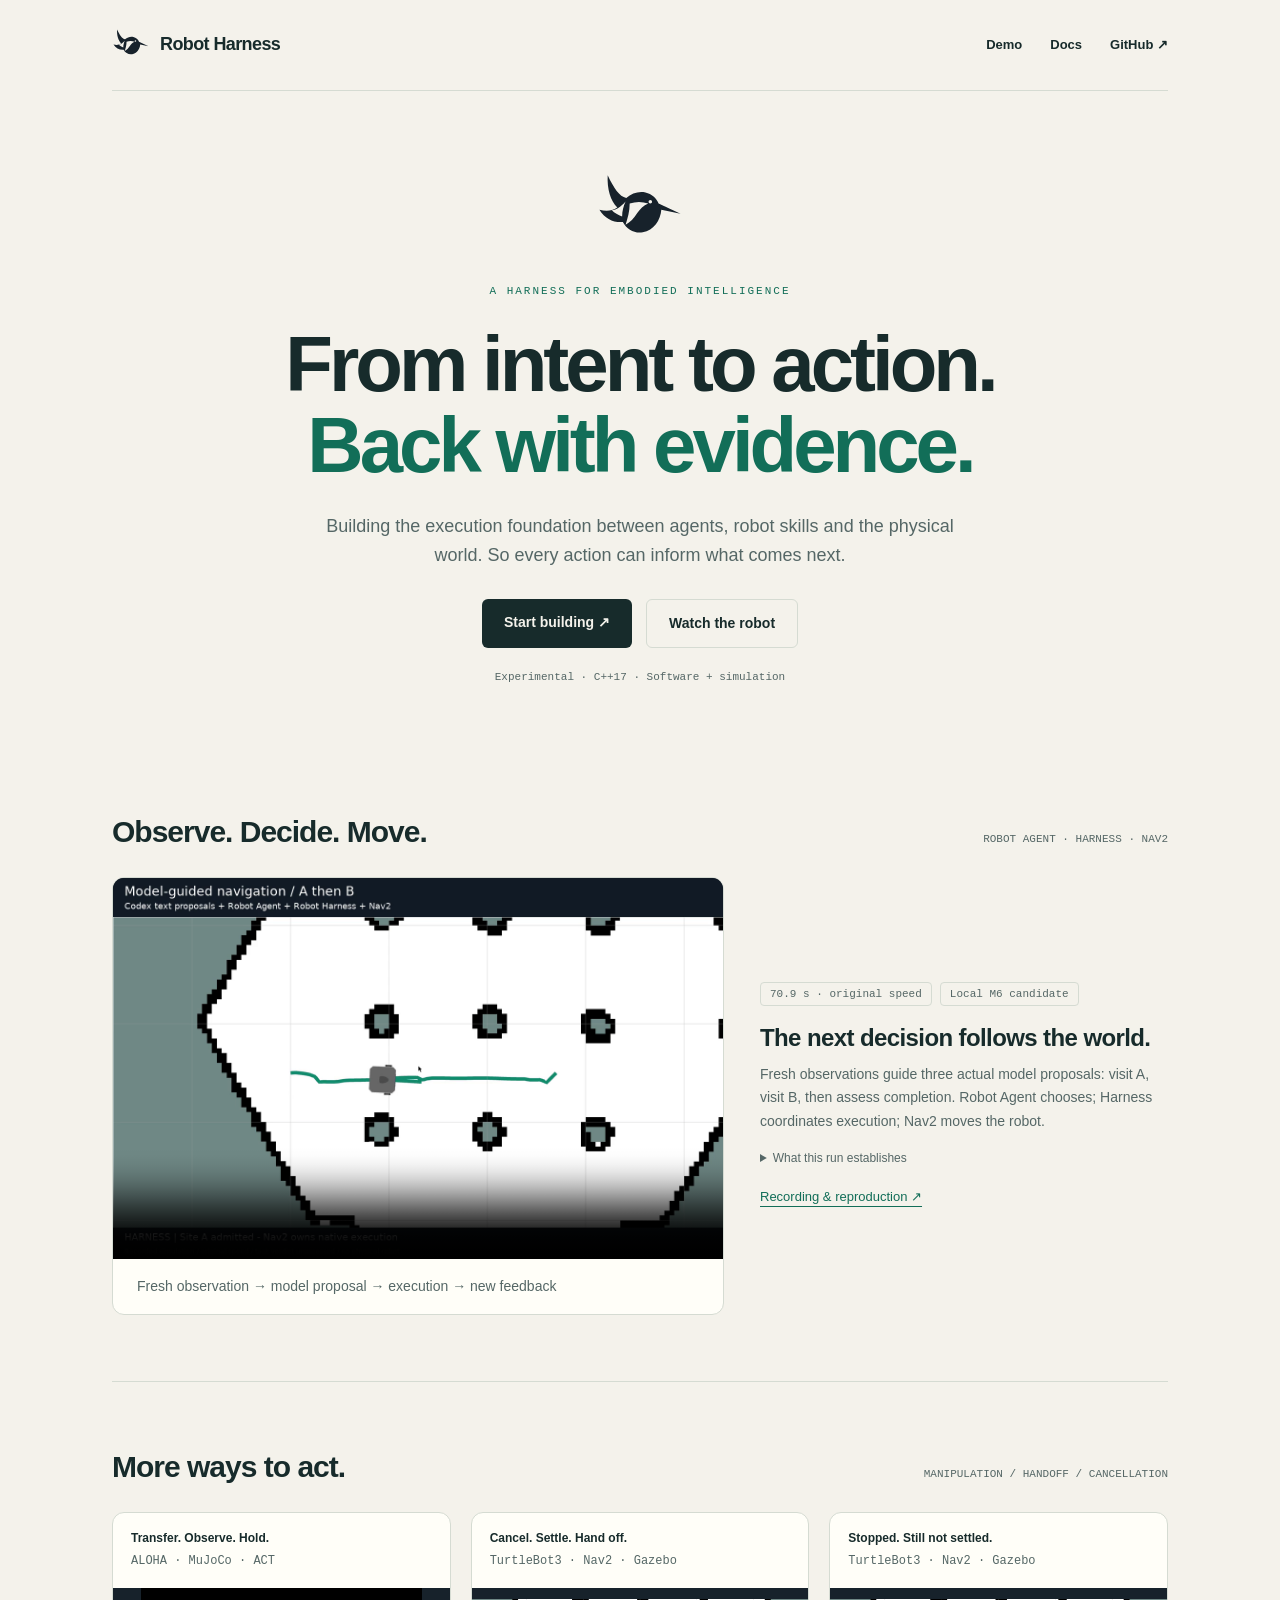
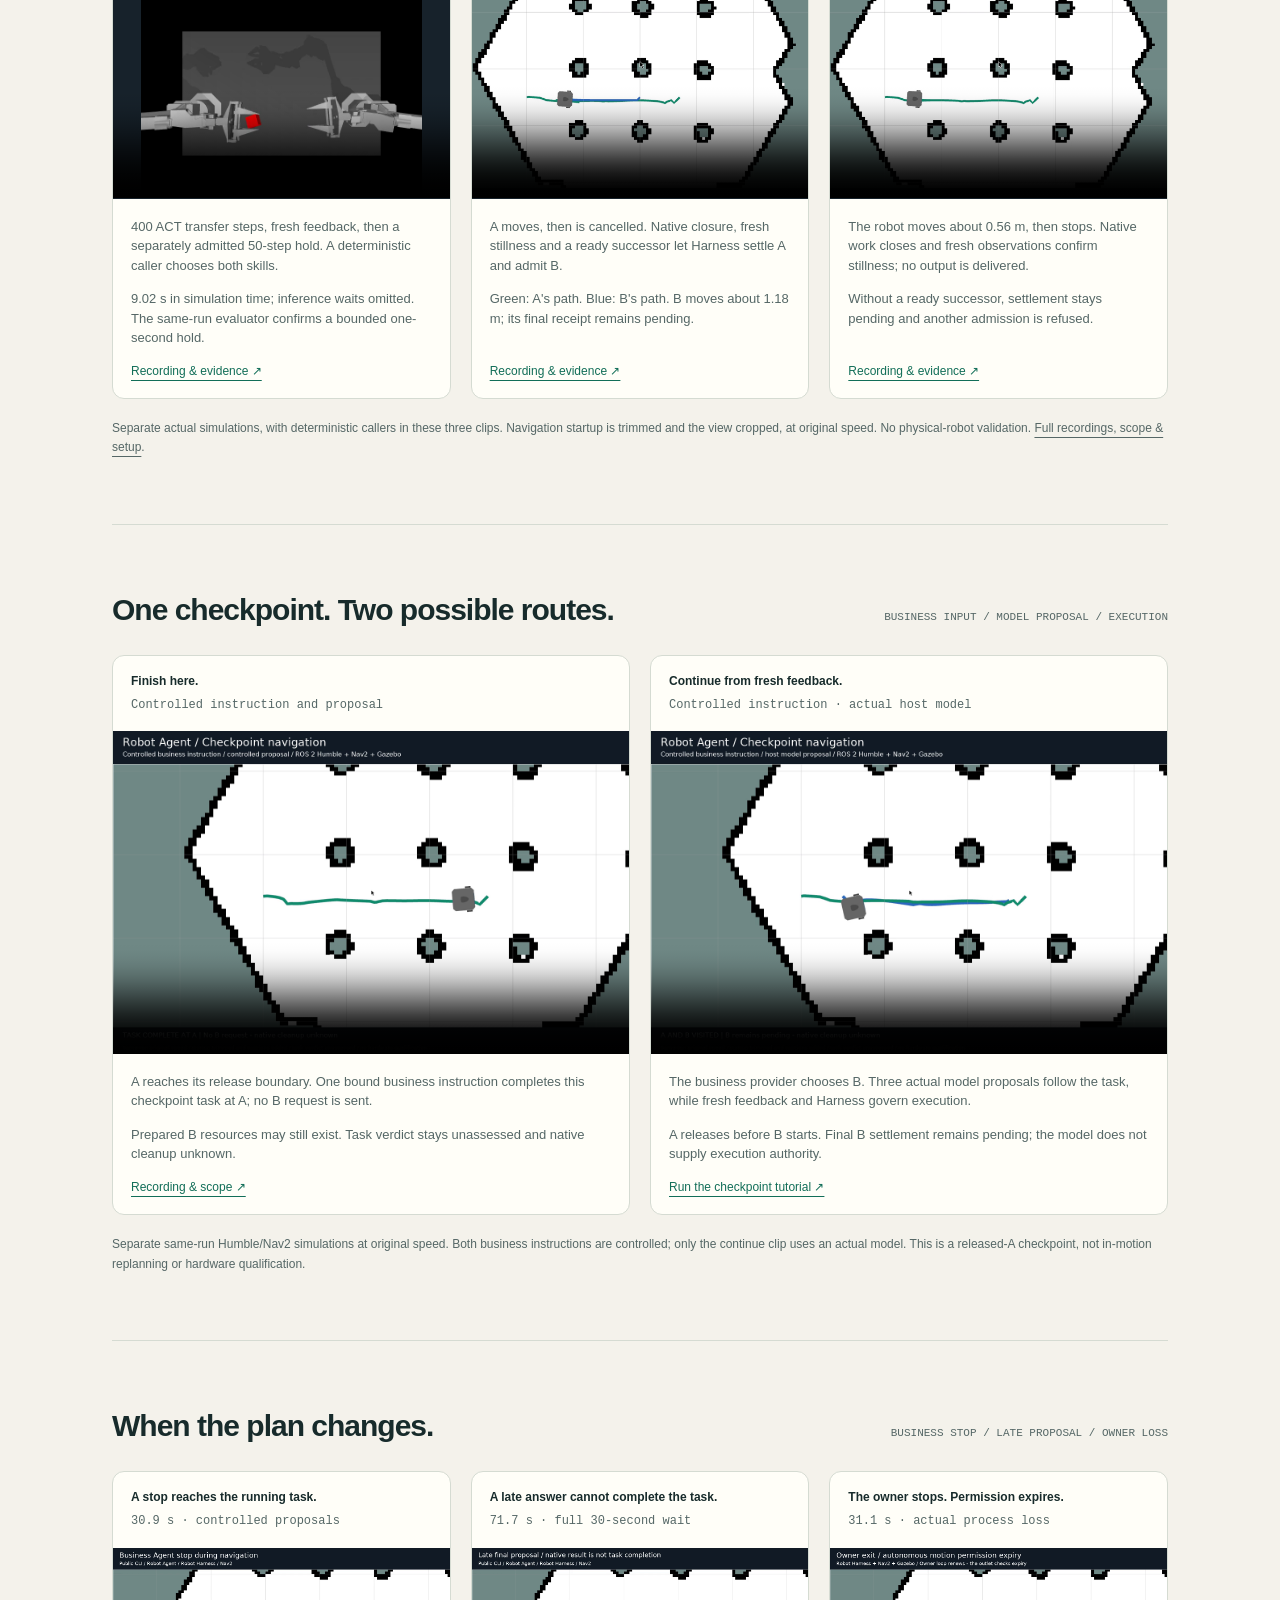
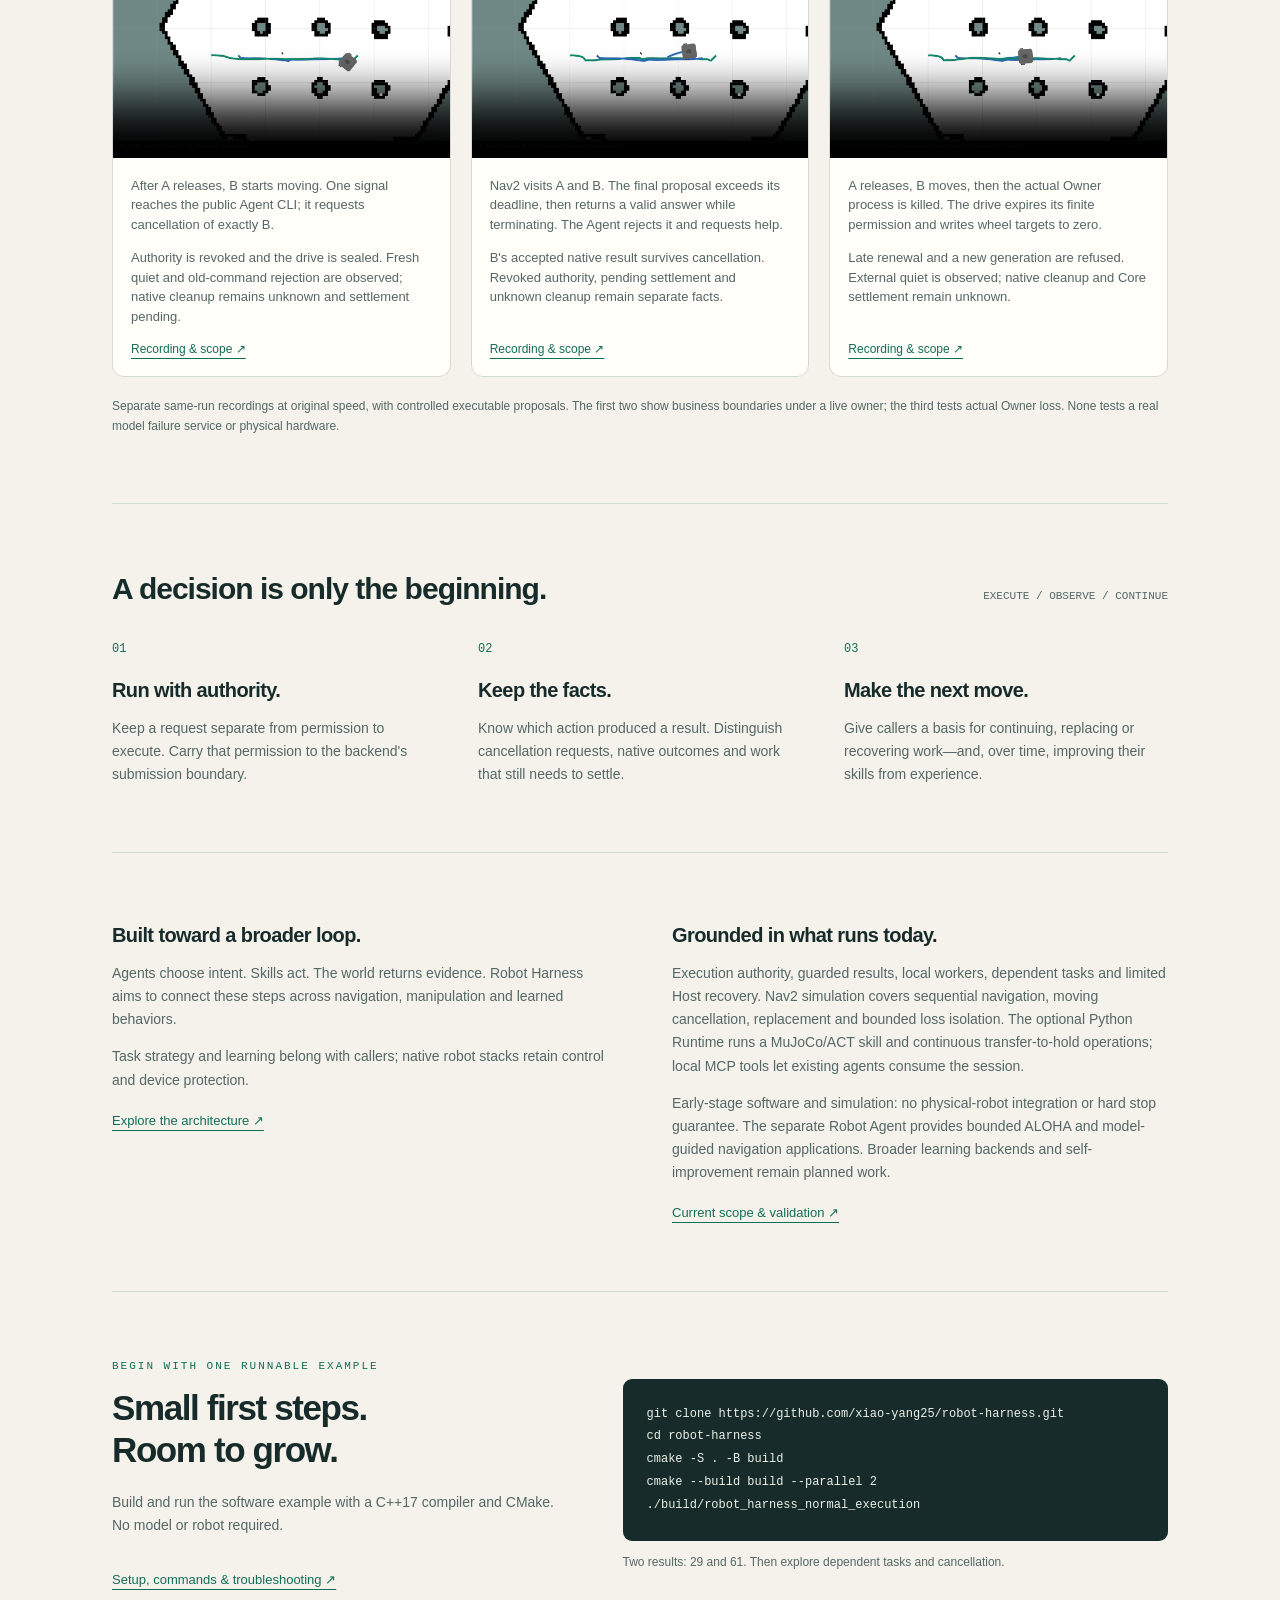
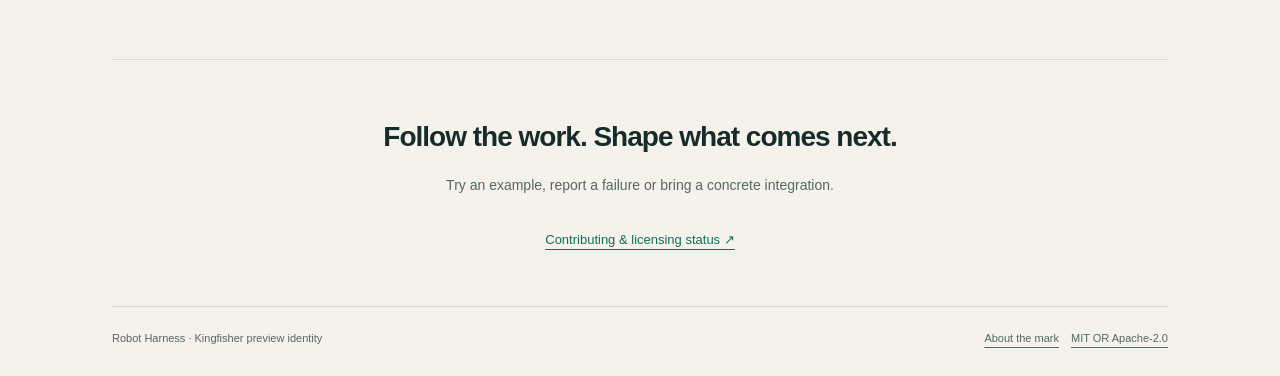
==== commit 0f3e659c: "docs: show checkpoint navigation branches with same-run videos" ====
--- a/docs/index.html
+++ b/docs/index.html
@@ -25,6 +25,7 @@
     @media(max-width:700px){.wrap{padding:0 20px}nav{gap:14px;padding:20px 0}.brand{font-size:16px}.brand img{width:30px;height:30px}nav .links{gap:16px;font-size:12px}nav .optional{display:none}.hero{padding:45px 0 42px}.hero-mark{width:72px;height:72px;margin-bottom:22px}h1{font-size:47px;letter-spacing:-2.5px}.hero p{font-size:16px}.demo-top,.demo-bottom{padding:13px 16px;flex-wrap:wrap}.demo-top span{font-size:10px}.principles,.scope,.start{grid-template-columns:minmax(0,1fr);gap:30px}.section-title{display:block}.section-title span{display:block;margin-top:12px}section.section{padding:42px 0}.principles h3{margin-top:8px}.scope{gap:32px}footer{flex-wrap:wrap}footer a{margin:0 12px 0 0}pre{font-size:11px;padding:18px}.closing{padding:40px 0}}
     .model-demo video{aspect-ratio:8/5}.model-demo .scope{grid-template-columns:1.5fr 1fr;gap:36px;align-items:center}.model-demo .demo-bottom{font-size:11px}.model-demo h3{font-size:24px;line-height:1.3}.demo-meta{display:flex;flex-wrap:wrap;gap:8px;margin:0 0 16px;font:11px ui-monospace,monospace;color:var(--muted)}.demo-meta span{padding:5px 9px;border:1px solid var(--line);border-radius:4px}.model-demo details{margin-top:16px;font-size:12px;color:var(--muted)}.model-demo summary{cursor:pointer}.model-demo details p{margin-top:10px}
     .demo-grid{display:grid;grid-template-columns:repeat(3,minmax(0,1fr));gap:20px}.demo-grid>*{min-width:0;scroll-margin-top:30px}.demo-grid .demo{display:flex;flex-direction:column}.demo-grid .demo-top{min-height:68px;padding:16px 18px;align-items:flex-start;flex-direction:column;gap:4px}.demo-grid video{aspect-ratio:8/5;object-fit:contain}.demo-grid .demo-bottom{display:flex;flex:1;flex-direction:column;gap:14px;font-size:13px;padding:18px}.demo-grid .demo-bottom a{font-size:12px;white-space:normal;margin-top:auto}.recording-note{font-size:12px;color:var(--muted);margin:20px 0 0}
+    .checkpoint-grid{grid-template-columns:repeat(2,minmax(0,1fr))}
     @media(min-width:701px) and (max-width:960px){.demo-grid{grid-template-columns:repeat(2,minmax(0,1fr))}.model-demo .scope{grid-template-columns:1.2fr 1fr;gap:24px}}
     @media(max-width:700px){.model-demo .scope,.demo-grid{grid-template-columns:minmax(0,1fr);gap:24px}.demo-grid .demo-top{min-height:0}.model-demo h3{font-size:22px}}
     @media(prefers-reduced-motion:reduce){html{scroll-behavior:auto}}
@@ -95,6 +96,28 @@
       </div>
       <p class="recording-note">Separate actual simulations, with deterministic callers in these three clips. Navigation startup is trimmed and the view cropped, at original speed. No physical-robot validation. <a href="guide/docs/assets/demo/index.html">Full recordings, scope &amp; setup</a>.</p>
     </section>
+    <section class="section" id="checkpoint-demos" aria-label="Recorded business instructions at a released navigation checkpoint">
+      <div class="section-title"><h2>One checkpoint. Two possible routes.</h2><span>BUSINESS INPUT / MODEL PROPOSAL / EXECUTION</span></div>
+      <div class="demo-grid checkpoint-grid">
+        <article class="demo" id="checkpoint-finish-demo">
+          <div class="demo-top"><strong>Finish here.</strong><span>Controlled instruction and proposal</span></div>
+          <video controls playsinline preload="metadata" poster="assets/demo/checkpoint-finish-poster.png" aria-label="Robot reaches A, accepts a finish instruction and completes the checkpoint task without submitting B">
+            <source src="assets/demo/checkpoint-finish.mp4" type="video/mp4">
+            <p><a href="assets/demo/checkpoint-finish.mp4">Download the finish-at-A recording</a>.</p>
+          </video>
+          <div class="demo-bottom"><p>A reaches its release boundary. One bound business instruction completes this checkpoint task at A; no B request is sent.</p><p>Prepared B resources may still exist. Task verdict stays unassessed and native cleanup unknown.</p><a href="guide/docs/assets/demo/index.html#checkpoint-navigation">Recording &amp; scope ↗</a></div>
+        </article>
+        <article class="demo" id="checkpoint-continue-demo">
+          <div class="demo-top"><strong>Continue from fresh feedback.</strong><span>Controlled instruction · actual host model</span></div>
+          <video controls playsinline preload="metadata" poster="assets/demo/checkpoint-continue-poster.png" aria-label="Robot reaches A, an actual host model follows the bound continue instruction, and fresh feedback permits a single B request">
+            <source src="assets/demo/checkpoint-continue.mp4" type="video/mp4">
+            <p><a href="assets/demo/checkpoint-continue.mp4">Download the continue-to-B recording</a>.</p>
+          </video>
+          <div class="demo-bottom"><p>The business provider chooses B. Three actual model proposals follow the task, while fresh feedback and Harness govern execution.</p><p>A releases before B starts. Final B settlement remains pending; the model does not supply execution authority.</p><a href="https://github.com/xiao-yang25/robot-agent/blob/master/examples/navigation/README.md#run-the-checkpoint-task">Run the checkpoint tutorial ↗</a></div>
+        </article>
+      </div>
+      <p class="recording-note">Separate same-run Humble/Nav2 simulations at original speed. Both business instructions are controlled; only the continue clip uses an actual model. This is a released-A checkpoint, not in-motion replanning or hardware qualification.</p>
+    </section>
     <section class="section" id="failure-demos" aria-label="Recorded business interruption and proposal expiry">
       <div class="section-title"><h2>When the plan changes.</h2><span>BUSINESS STOP / LATE PROPOSAL / OWNER LOSS</span></div>
       <div class="demo-grid fault-grid">
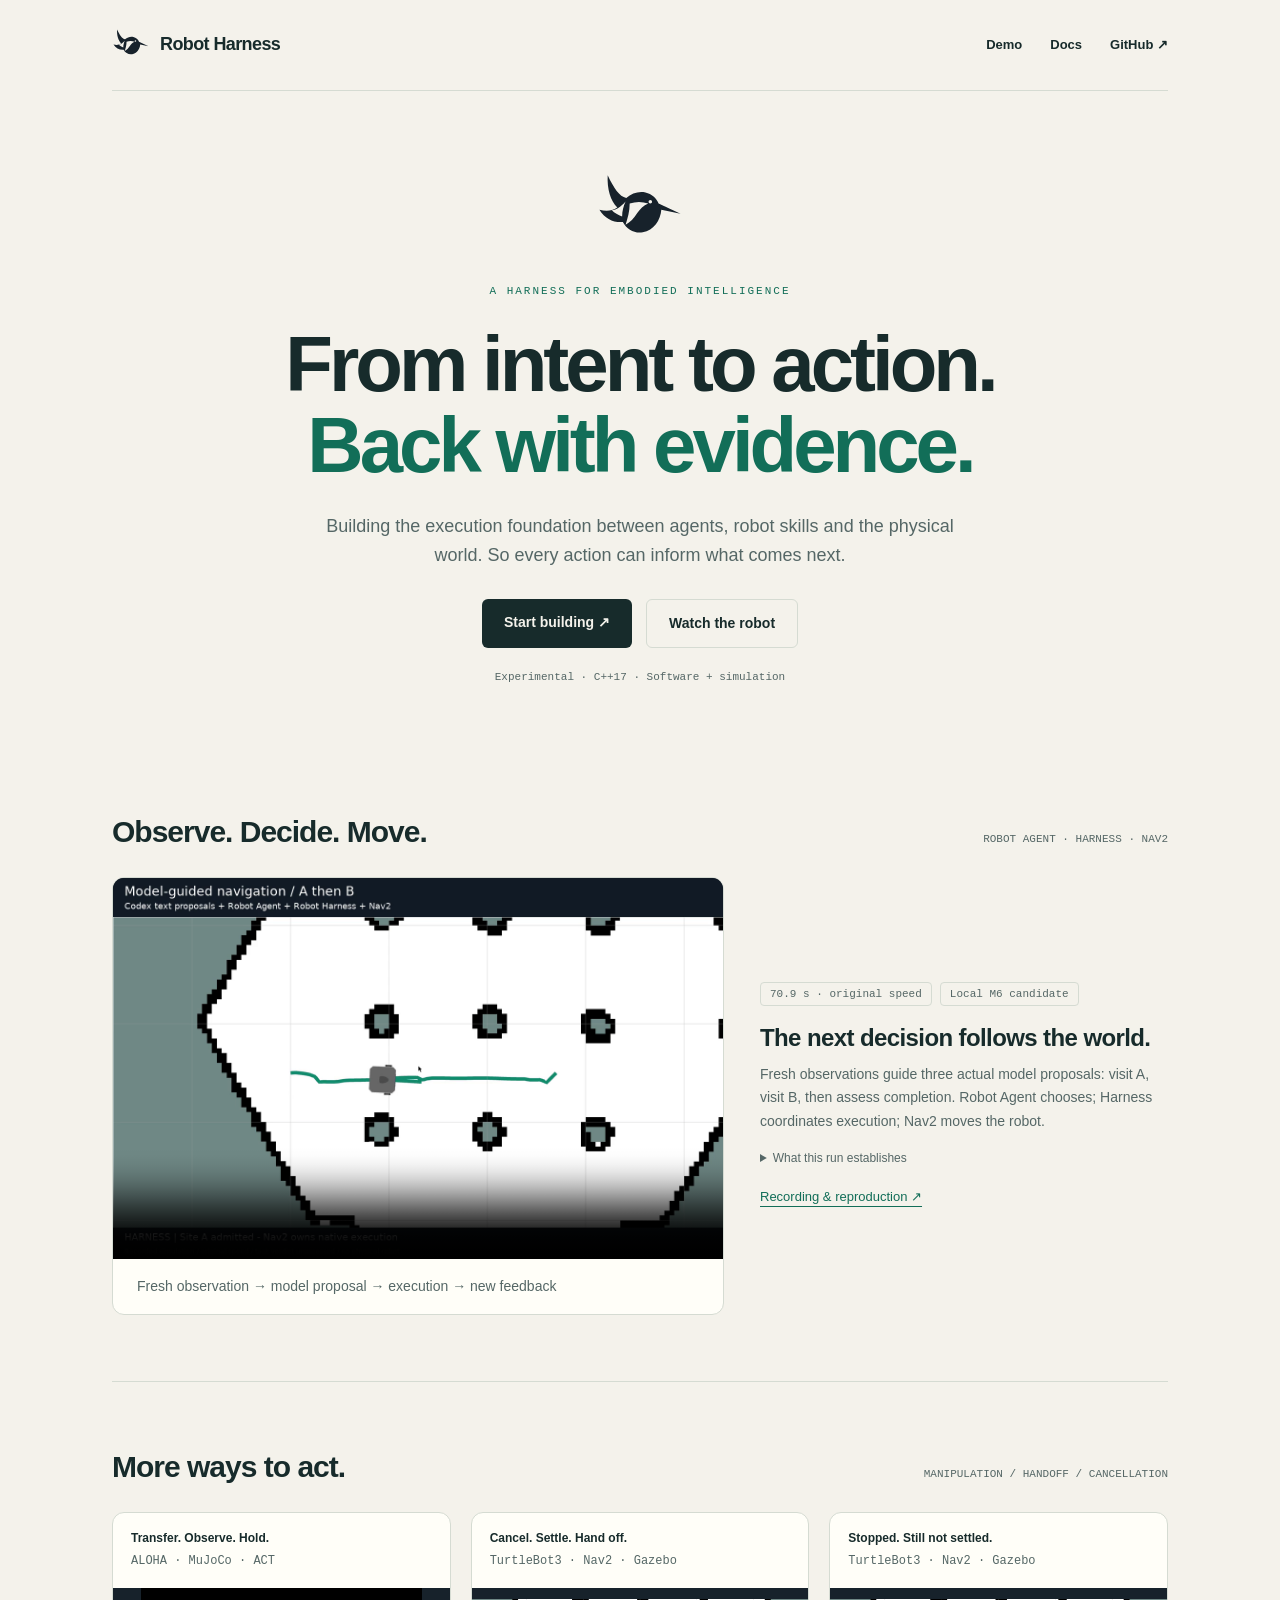
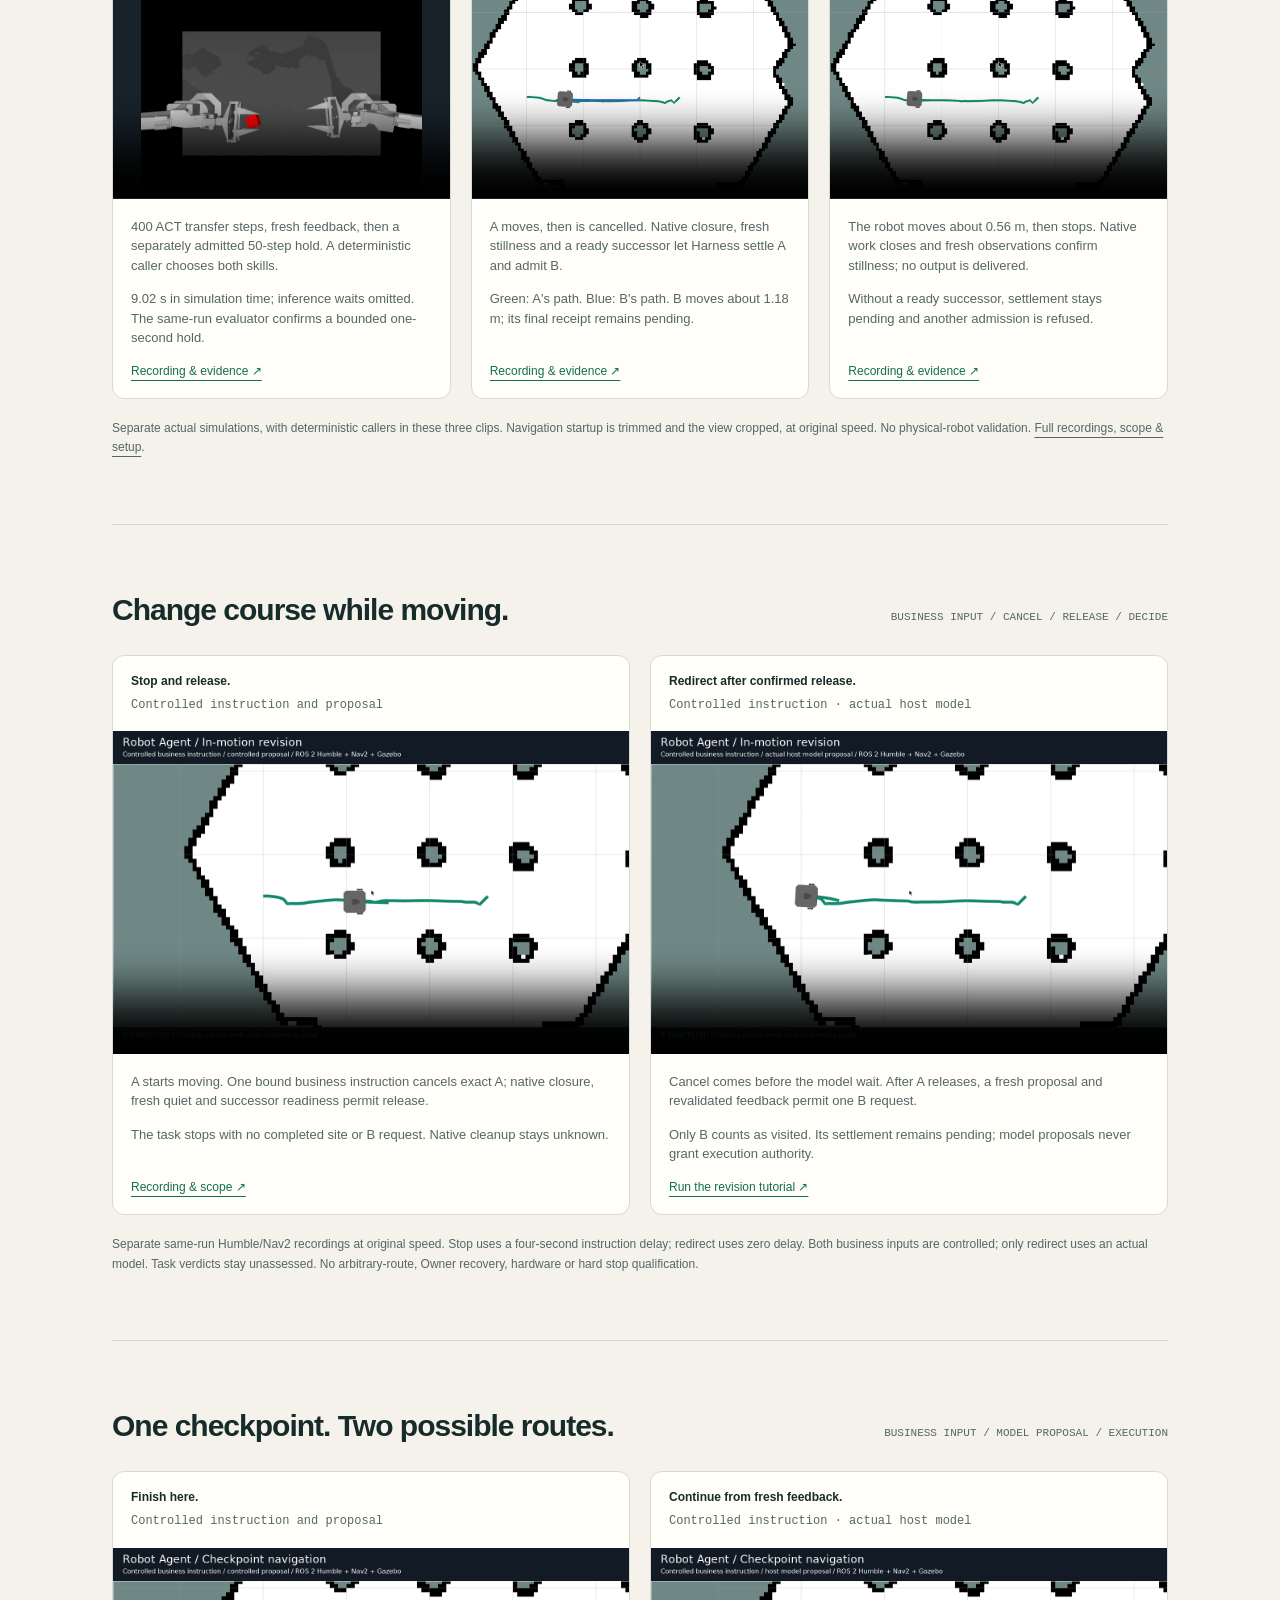
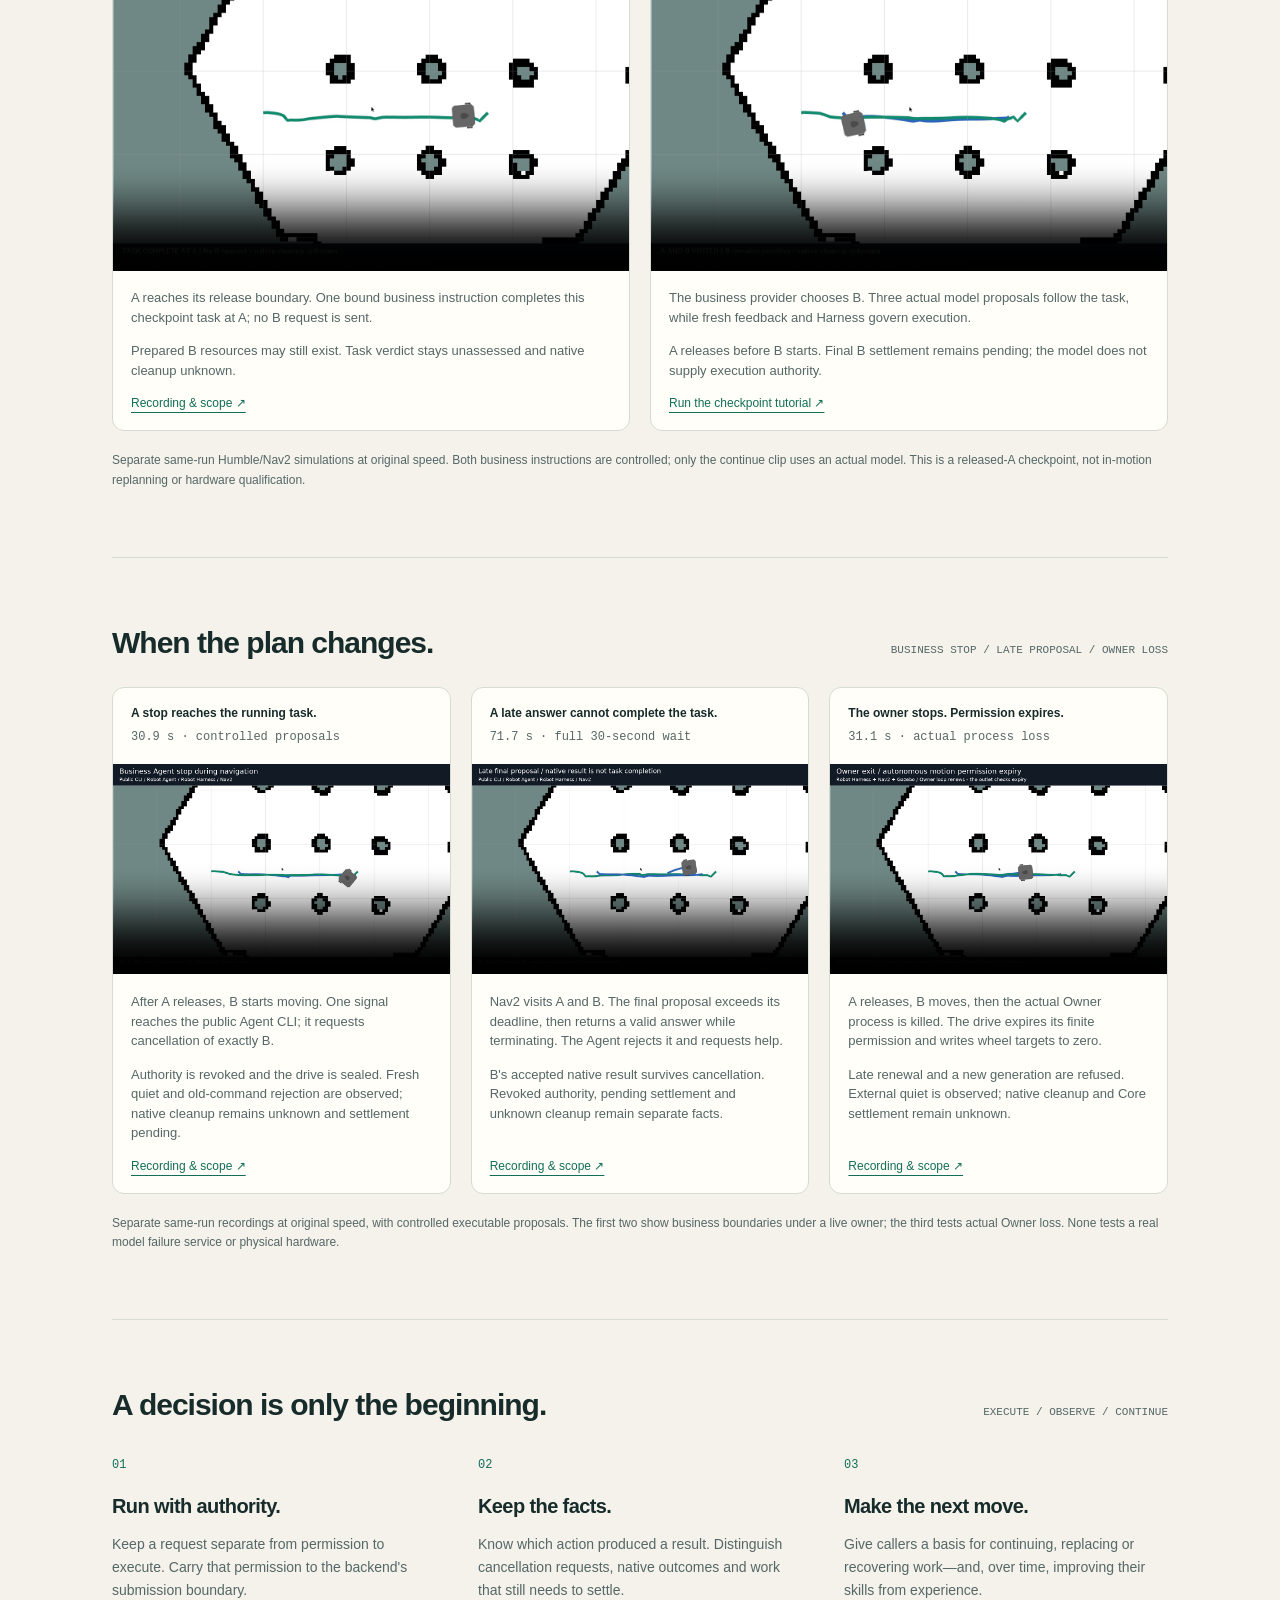
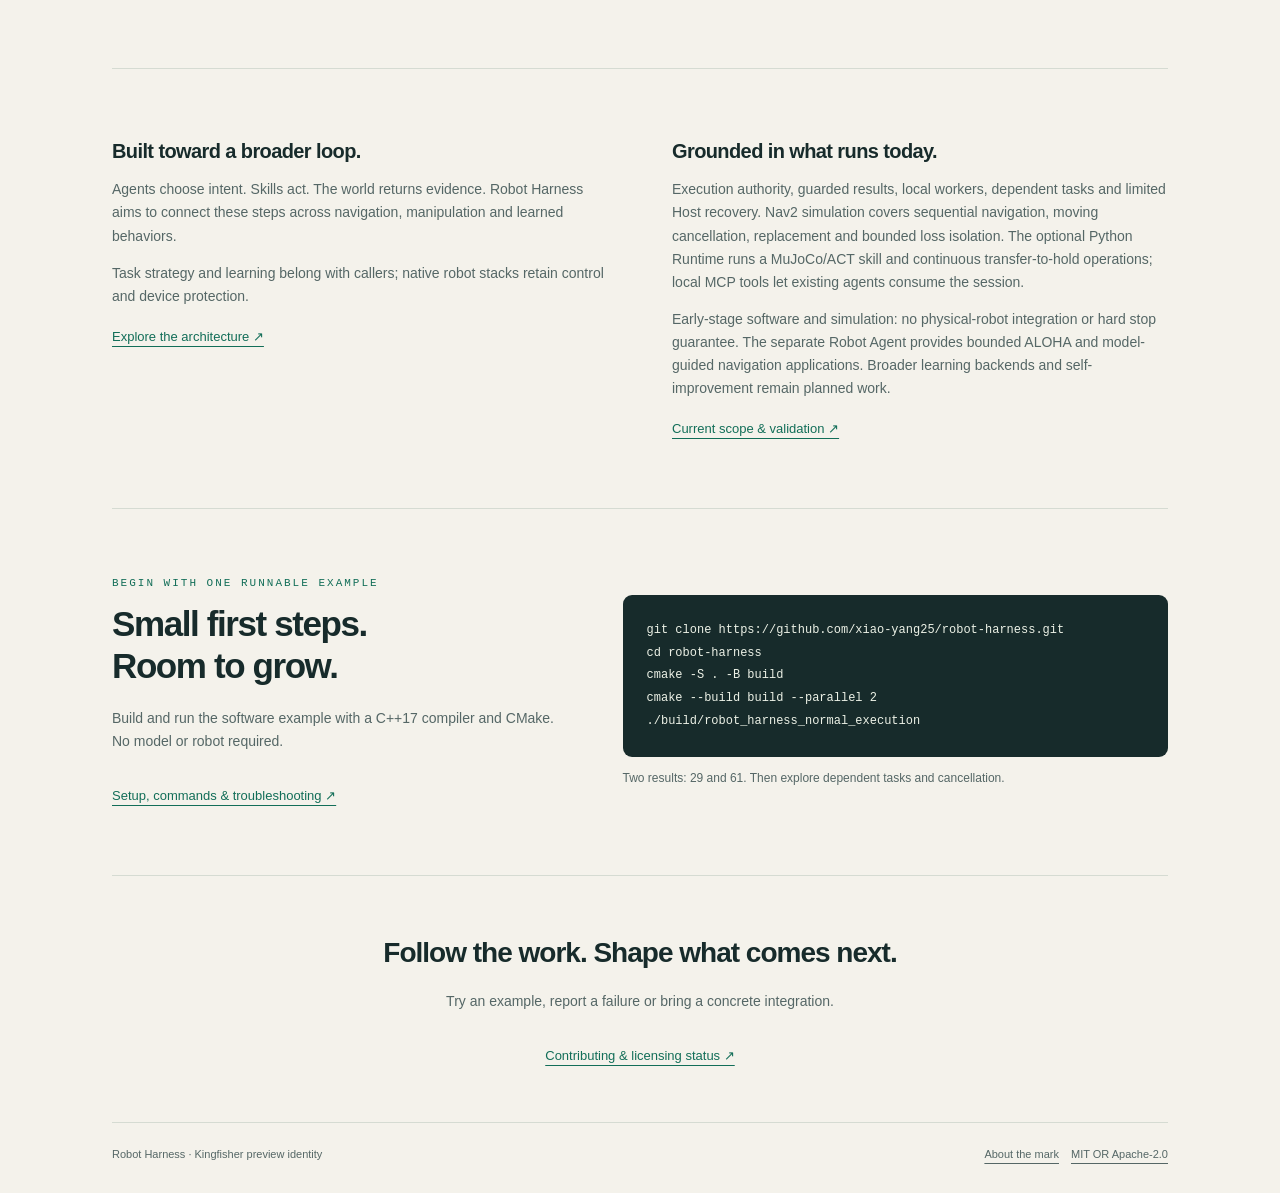
==== commit 7ef65ef1: "docs: showcase in-motion stop and model-guided redirect" ====
--- a/docs/index.html
+++ b/docs/index.html
@@ -96,6 +96,28 @@
       </div>
       <p class="recording-note">Separate actual simulations, with deterministic callers in these three clips. Navigation startup is trimmed and the view cropped, at original speed. No physical-robot validation. <a href="guide/docs/assets/demo/index.html">Full recordings, scope &amp; setup</a>.</p>
     </section>
+    <section class="section" id="revision-demos" aria-label="Recorded business stop and redirect during navigation motion">
+      <div class="section-title"><h2>Change course while moving.</h2><span>BUSINESS INPUT / CANCEL / RELEASE / DECIDE</span></div>
+      <div class="demo-grid checkpoint-grid">
+        <article class="demo" id="revision-stop-demo">
+          <div class="demo-top"><strong>Stop and release.</strong><span>Controlled instruction and proposal</span></div>
+          <video controls playsinline preload="metadata" poster="assets/demo/revision-stop-poster.png" aria-label="Robot moves toward A, receives one stop instruction and waits for A release without requesting B">
+            <source src="assets/demo/revision-stop.mp4" type="video/mp4">
+            <p><a href="assets/demo/revision-stop.mp4">Download the in-motion stop recording</a>.</p>
+          </video>
+          <div class="demo-bottom"><p>A starts moving. One bound business instruction cancels exact A; native closure, fresh quiet and successor readiness permit release.</p><p>The task stops with no completed site or B request. Native cleanup stays unknown.</p><a href="guide/docs/assets/demo/index.html#in-motion-business-revision">Recording &amp; scope ↗</a></div>
+        </article>
+        <article class="demo" id="revision-redirect-demo">
+          <div class="demo-top"><strong>Redirect after confirmed release.</strong><span>Controlled instruction · actual host model</span></div>
+          <video controls playsinline preload="metadata" poster="assets/demo/revision-redirect-poster.png" aria-label="Robot cancels moving A, confirms release, then an actual model follows the bound redirect instruction and fresh feedback permits B">
+            <source src="assets/demo/revision-redirect.mp4" type="video/mp4">
+            <p><a href="assets/demo/revision-redirect.mp4">Download the in-motion redirect recording</a>.</p>
+          </video>
+          <div class="demo-bottom"><p>Cancel comes before the model wait. After A releases, a fresh proposal and revalidated feedback permit one B request.</p><p>Only B counts as visited. Its settlement remains pending; model proposals never grant execution authority.</p><a href="https://github.com/xiao-yang25/robot-agent/blob/master/examples/navigation/README.md#run-the-in-motion-revision-task">Run the revision tutorial ↗</a></div>
+        </article>
+      </div>
+      <p class="recording-note">Separate same-run Humble/Nav2 recordings at original speed. Stop uses a four-second instruction delay; redirect uses zero delay. Both business inputs are controlled; only redirect uses an actual model. Task verdicts stay unassessed. No arbitrary-route, Owner recovery, hardware or hard stop qualification.</p>
+    </section>
     <section class="section" id="checkpoint-demos" aria-label="Recorded business instructions at a released navigation checkpoint">
       <div class="section-title"><h2>One checkpoint. Two possible routes.</h2><span>BUSINESS INPUT / MODEL PROPOSAL / EXECUTION</span></div>
       <div class="demo-grid checkpoint-grid">
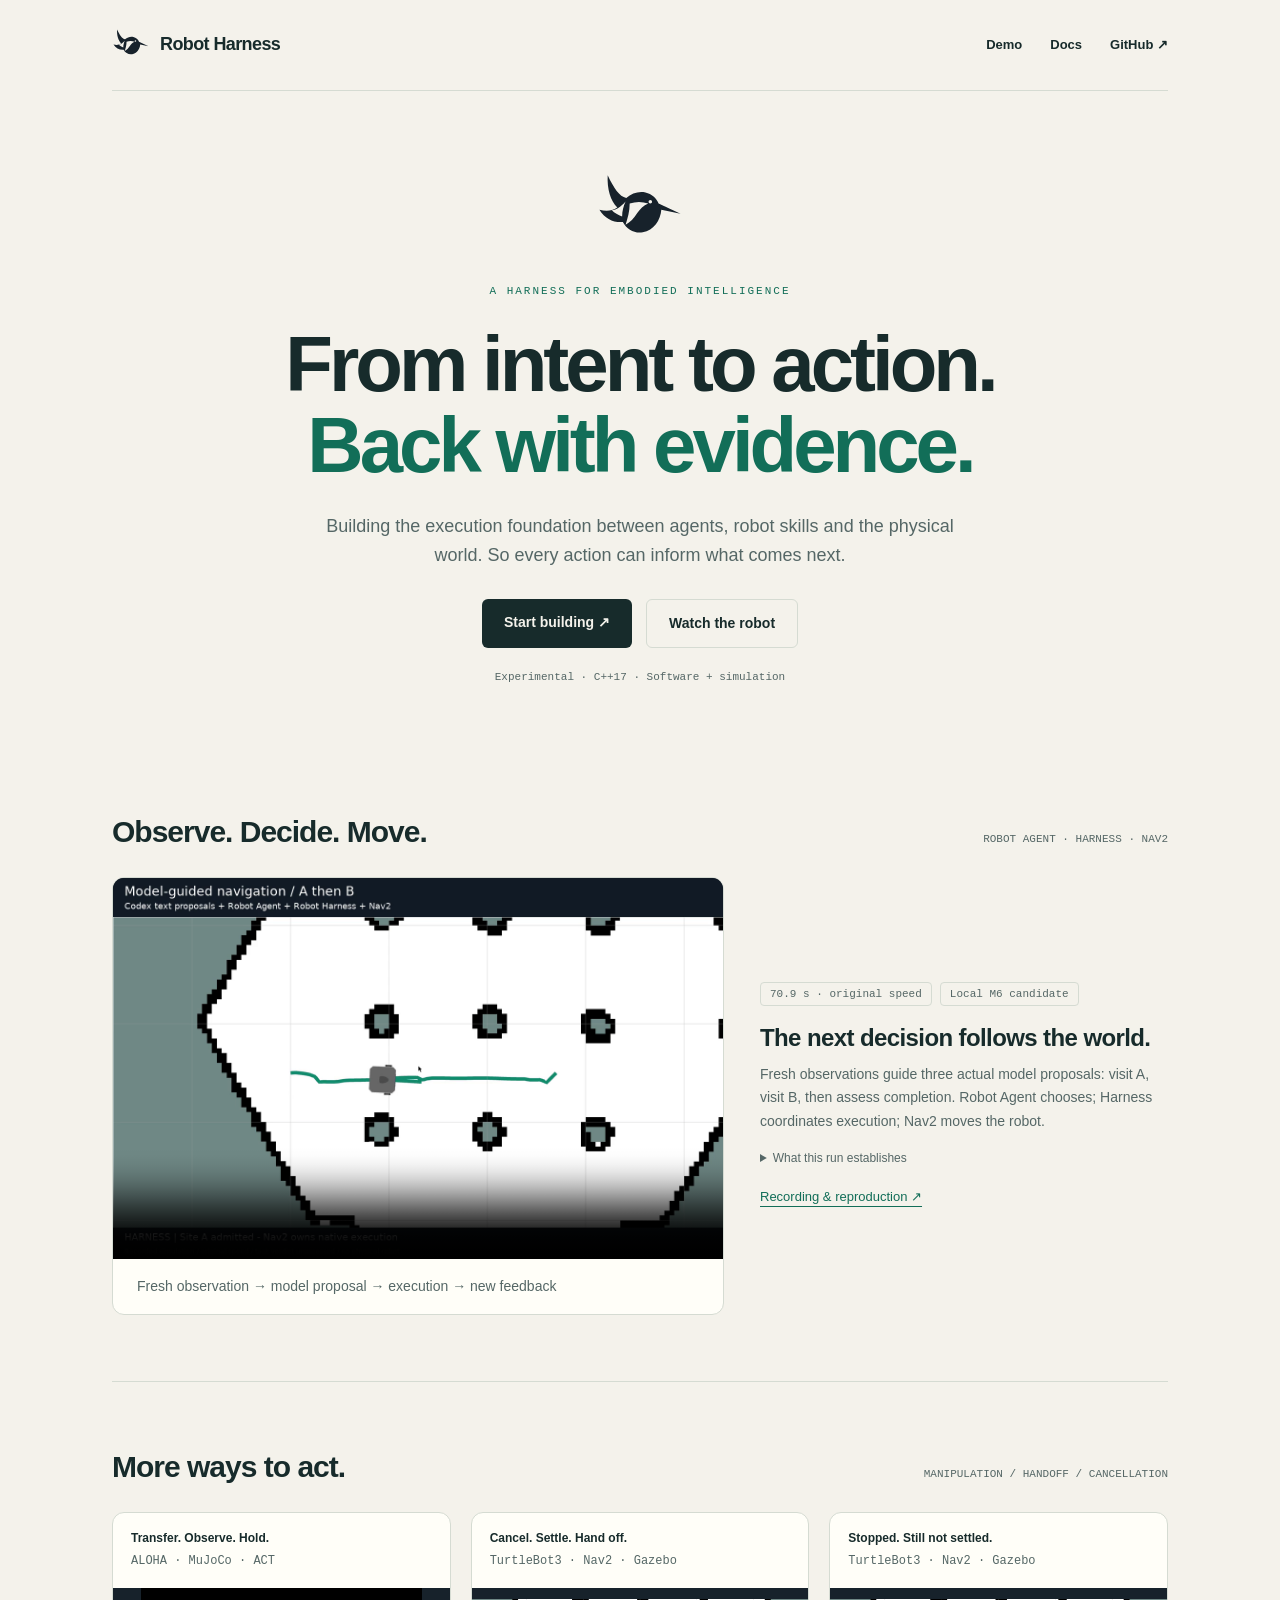
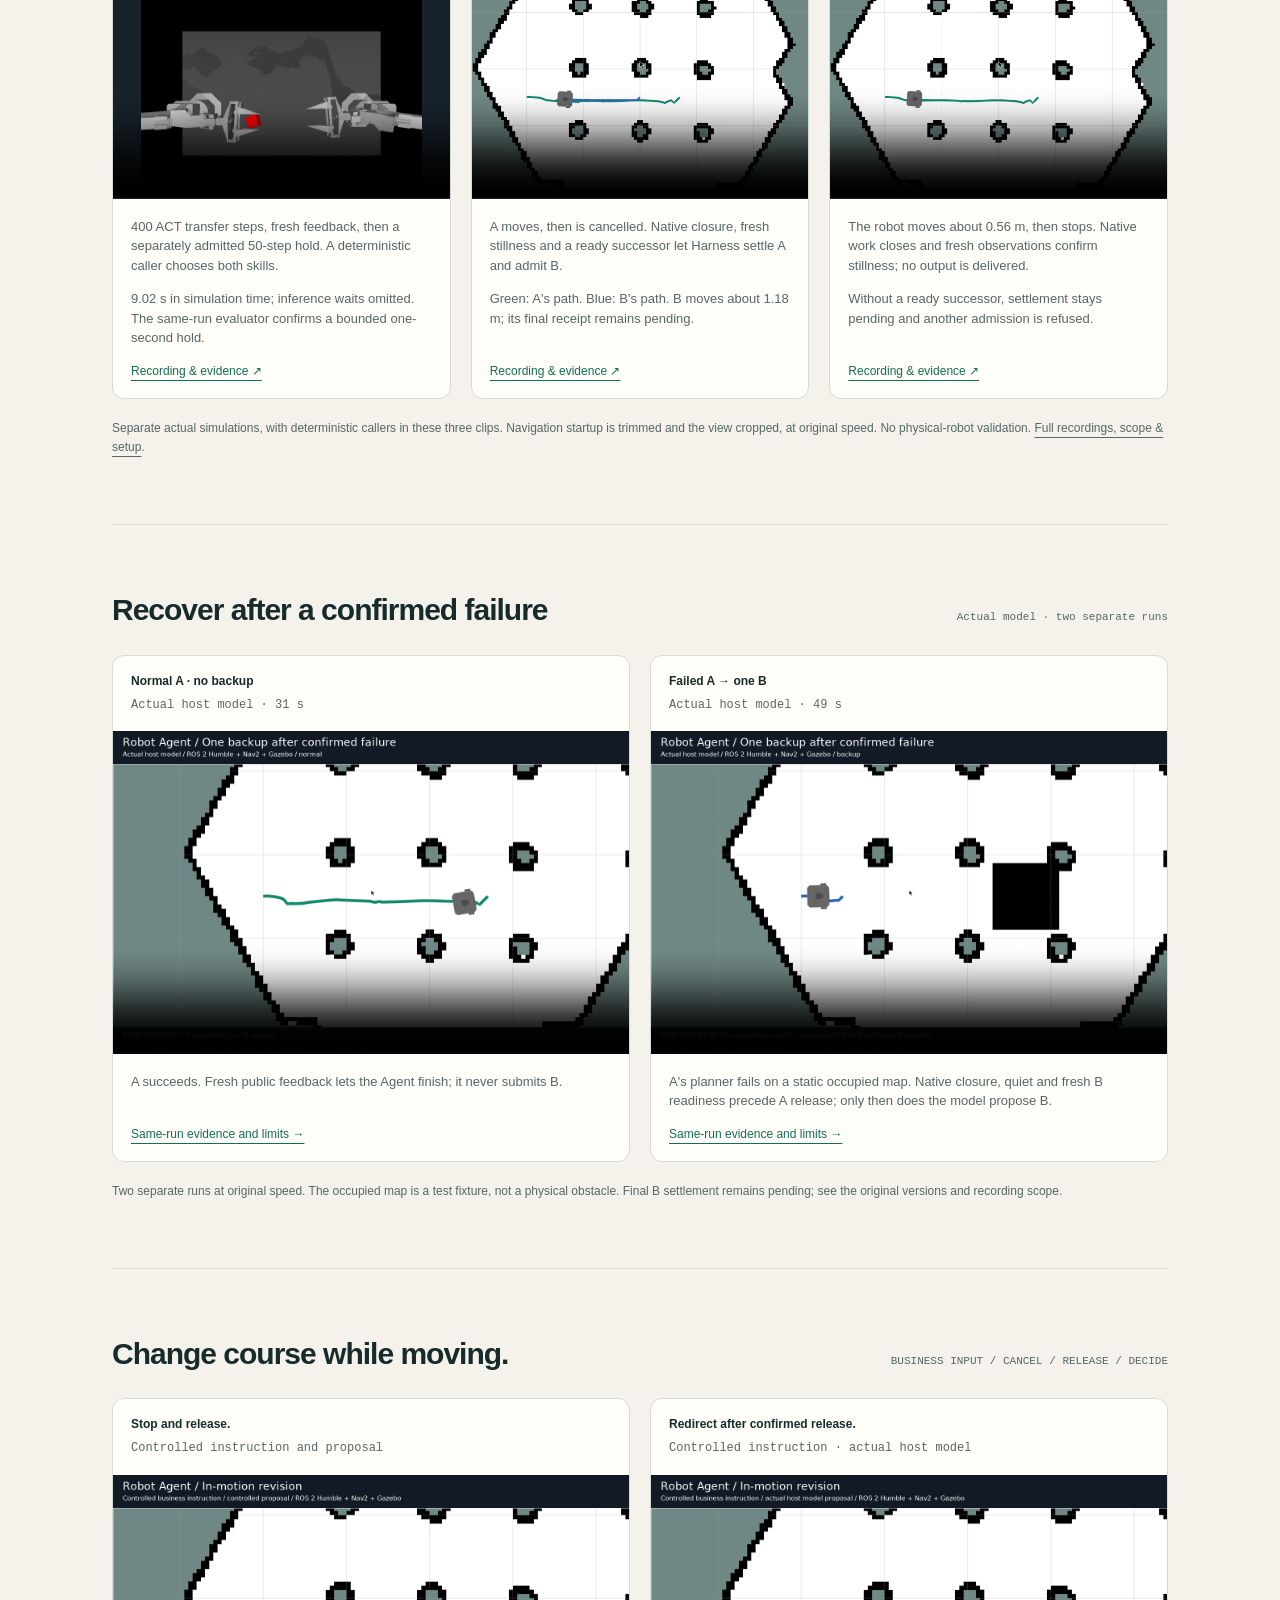
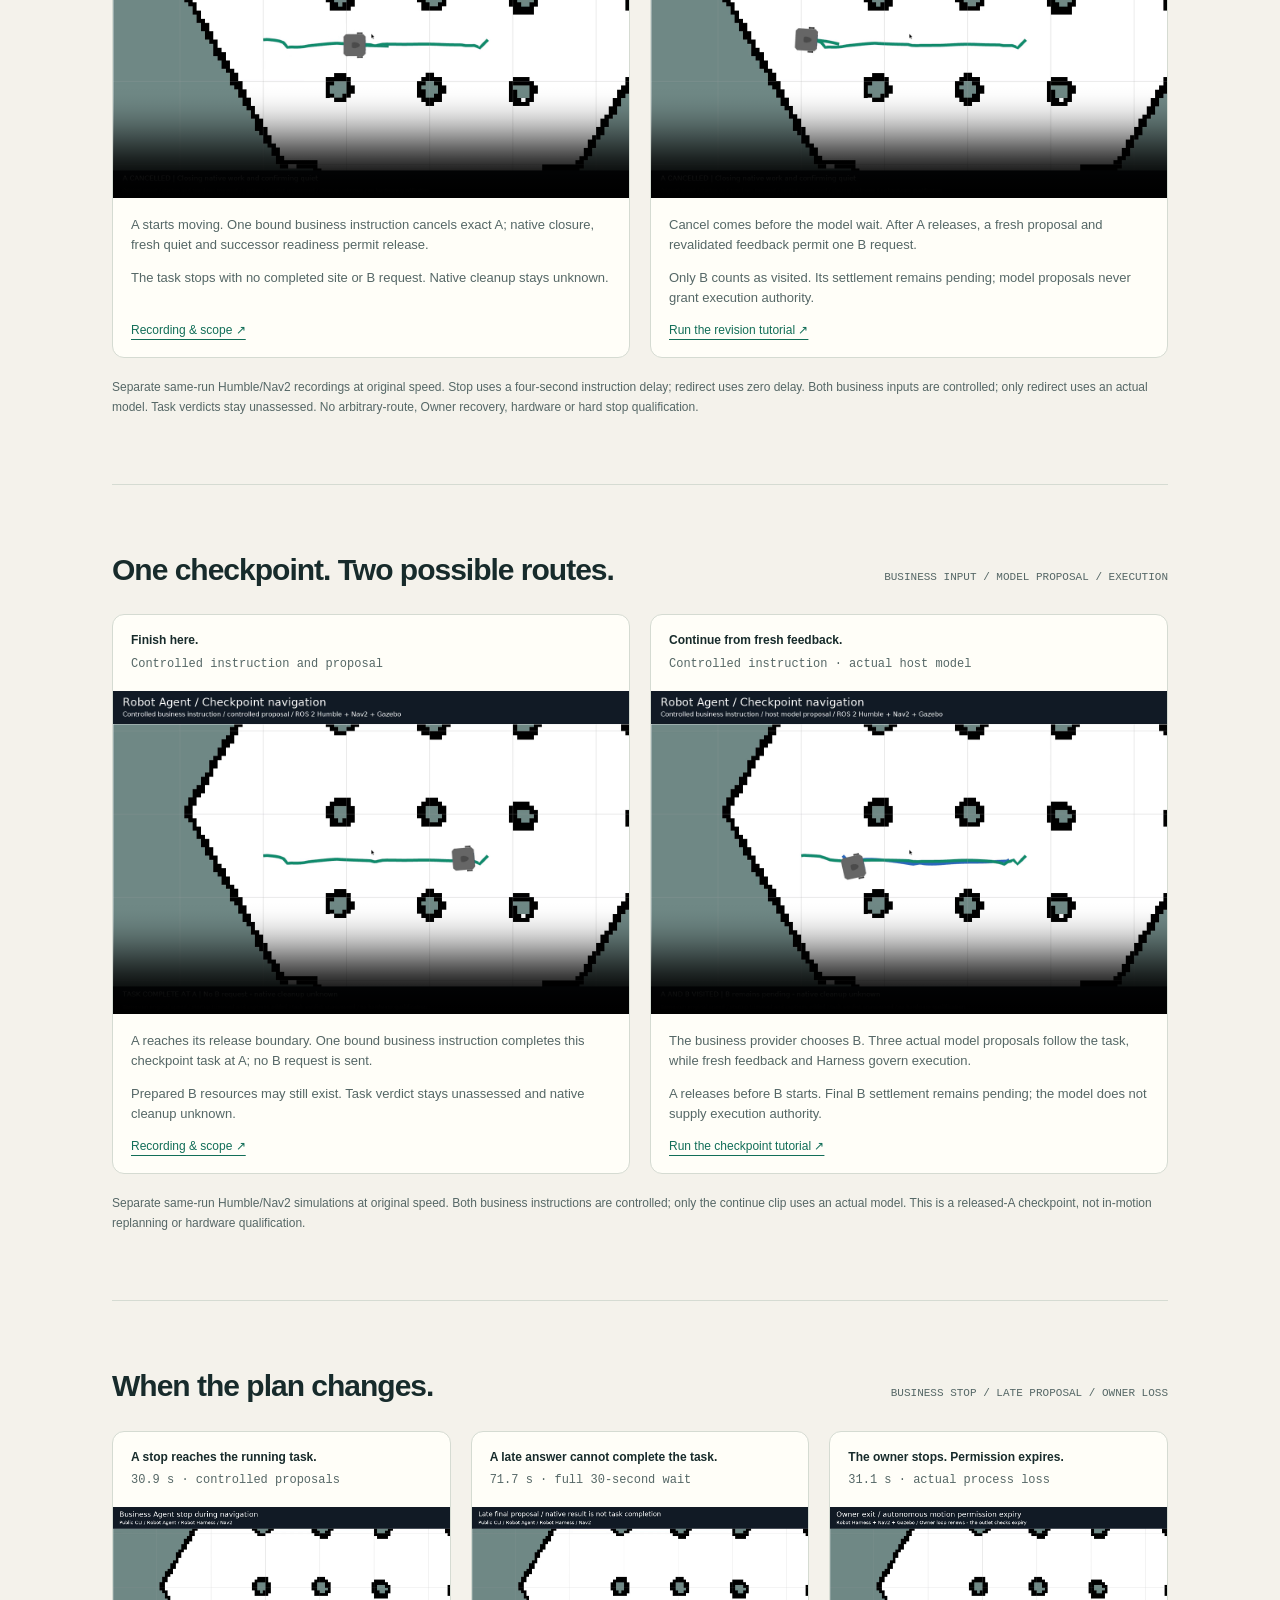
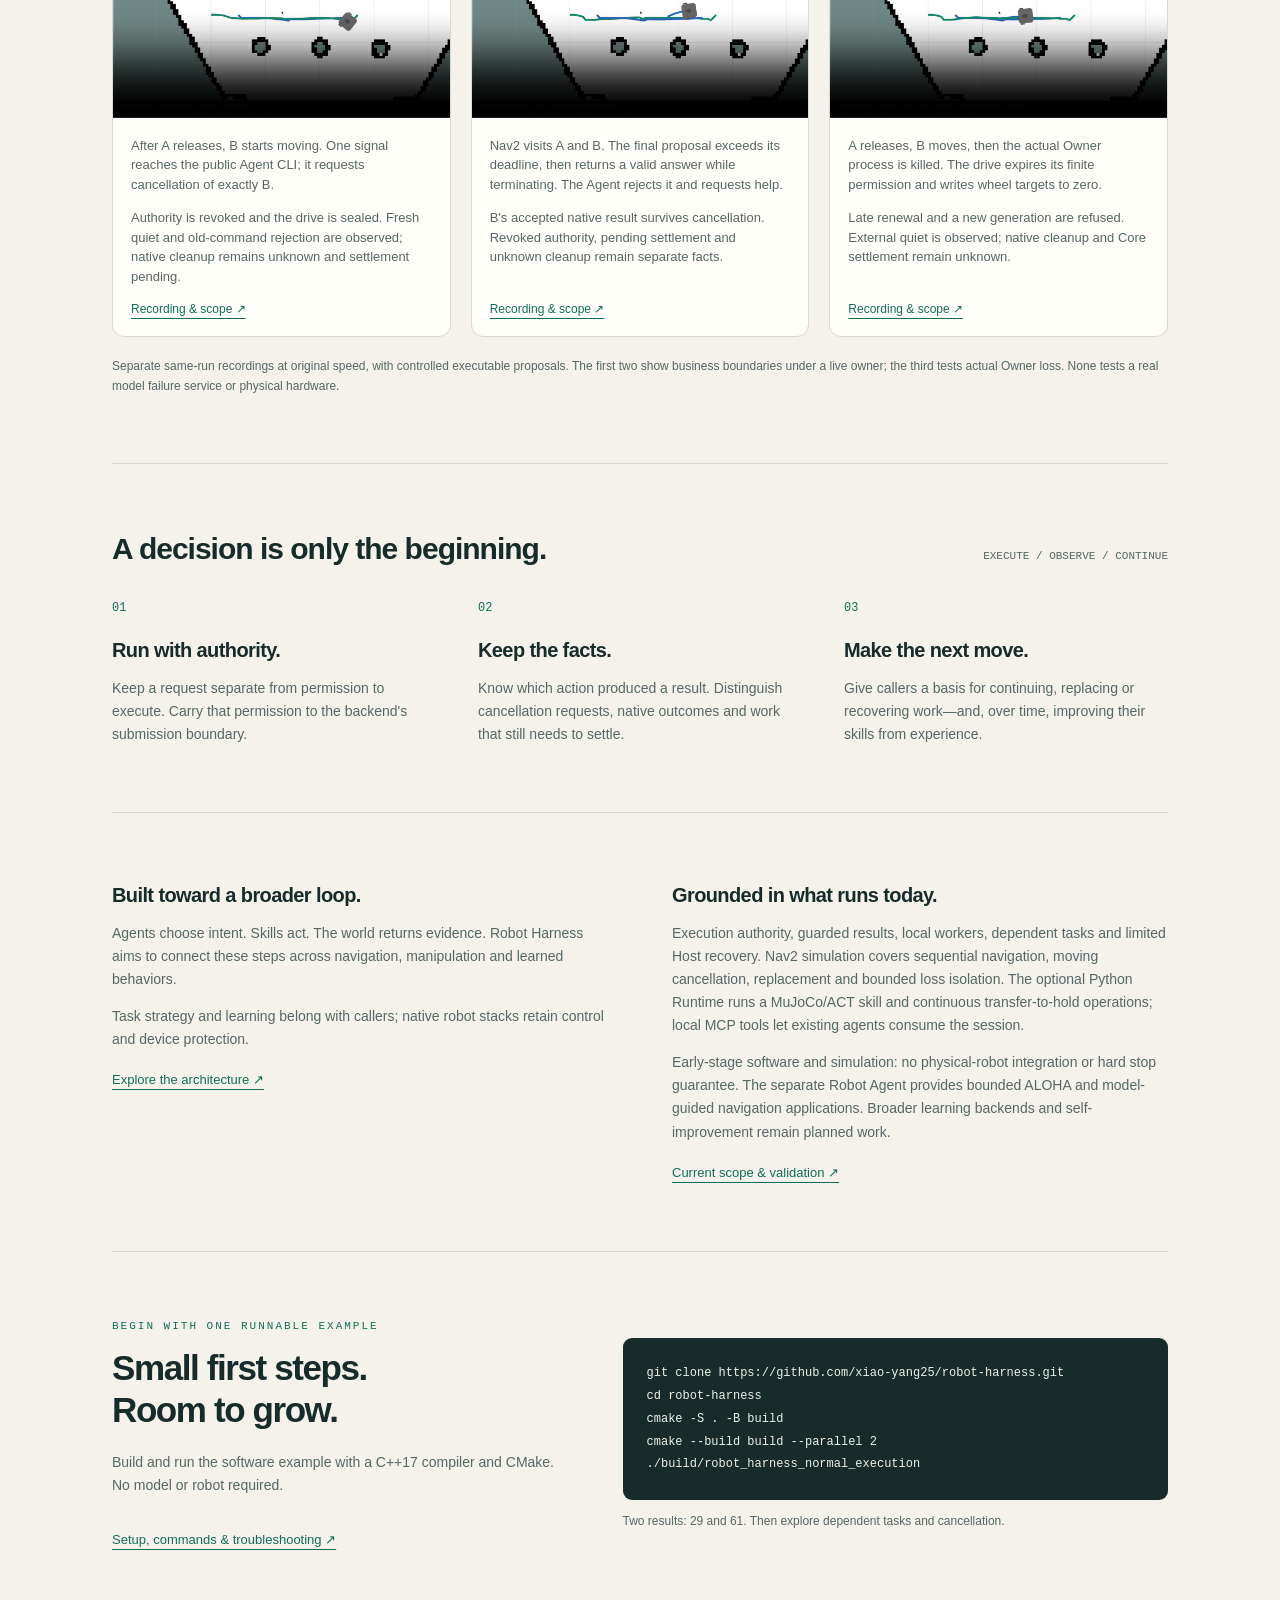
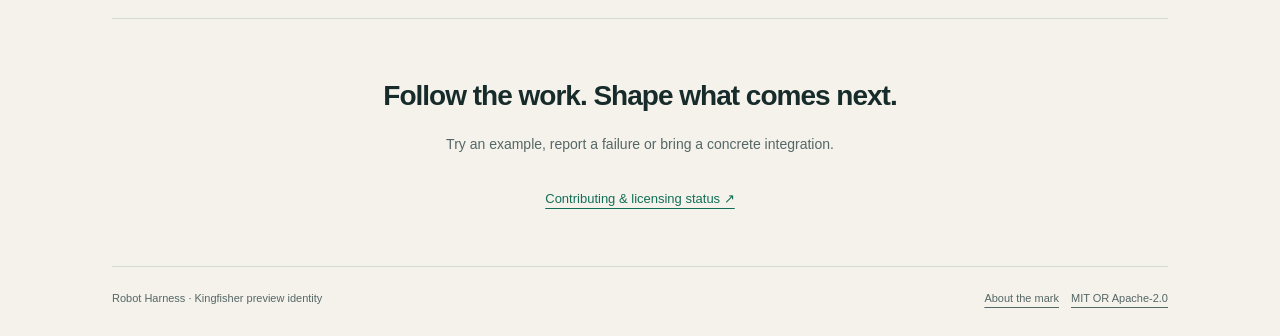
==== commit c059a801: "feat: expose bounded navigation recovery test scenes" ====
--- a/docs/index.html
+++ b/docs/index.html
@@ -96,6 +96,29 @@
       </div>
       <p class="recording-note">Separate actual simulations, with deterministic callers in these three clips. Navigation startup is trimmed and the view cropped, at original speed. No physical-robot validation. <a href="guide/docs/assets/demo/index.html">Full recordings, scope &amp; setup</a>.</p>
     </section>
+    <section class="section" id="recovery-demos" aria-label="Recorded normal navigation and a single failure recovery">
+      <div class="section-title"><h2>Recover after a confirmed failure</h2><span>Actual model · two separate runs</span></div>
+      <div class="demo-grid checkpoint-grid">
+        <article class="demo" id="recovery-normal-demo">
+          <div class="demo-top"><strong>Normal A · no backup</strong><span>Actual host model · 31 s</span></div>
+          <video controls playsinline preload="metadata" poster="assets/demo/recovery-normal-poster.png" aria-label="Actual model visits A successfully and finishes without requesting B">
+            <source src="assets/demo/recovery-normal.mp4" type="video/mp4">
+            <a href="assets/demo/recovery-normal.mp4">Watch the normal A recording</a>
+          </video>
+          <div class="demo-bottom"><p>A succeeds. Fresh public feedback lets the Agent finish; it never submits B.</p><a href="guide/docs/assets/demo/index.html#single-failure-recovery">Same-run evidence and limits →</a></div>
+        </article>
+        <article class="demo" id="recovery-backup-demo">
+          <div class="demo-top"><strong>Failed A → one B</strong><span>Actual host model · 49 s</span></div>
+          <video controls playsinline preload="metadata" poster="assets/demo/recovery-backup-poster.png" aria-label="A fails on an occupied planner map, Runtime confirms closure and release, then the actual model proposes one B and the robot reaches it">
+            <source src="assets/demo/recovery-backup.mp4" type="video/mp4">
+            <a href="assets/demo/recovery-backup.mp4">Watch the single backup recording</a>
+          </video>
+          <div class="demo-bottom"><p>A's planner fails on a static occupied map. Native closure, quiet and fresh B readiness precede A release; only then does the model propose B.</p><a href="guide/docs/assets/demo/index.html#single-failure-recovery">Same-run evidence and limits →</a></div>
+        </article>
+      </div>
+      <p class="recording-note">Two separate runs at original speed. The occupied map is a test fixture, not a physical obstacle. Final B settlement remains pending; see the original versions and recording scope.</p>
+    </section>
+
     <section class="section" id="revision-demos" aria-label="Recorded business stop and redirect during navigation motion">
       <div class="section-title"><h2>Change course while moving.</h2><span>BUSINESS INPUT / CANCEL / RELEASE / DECIDE</span></div>
       <div class="demo-grid checkpoint-grid">
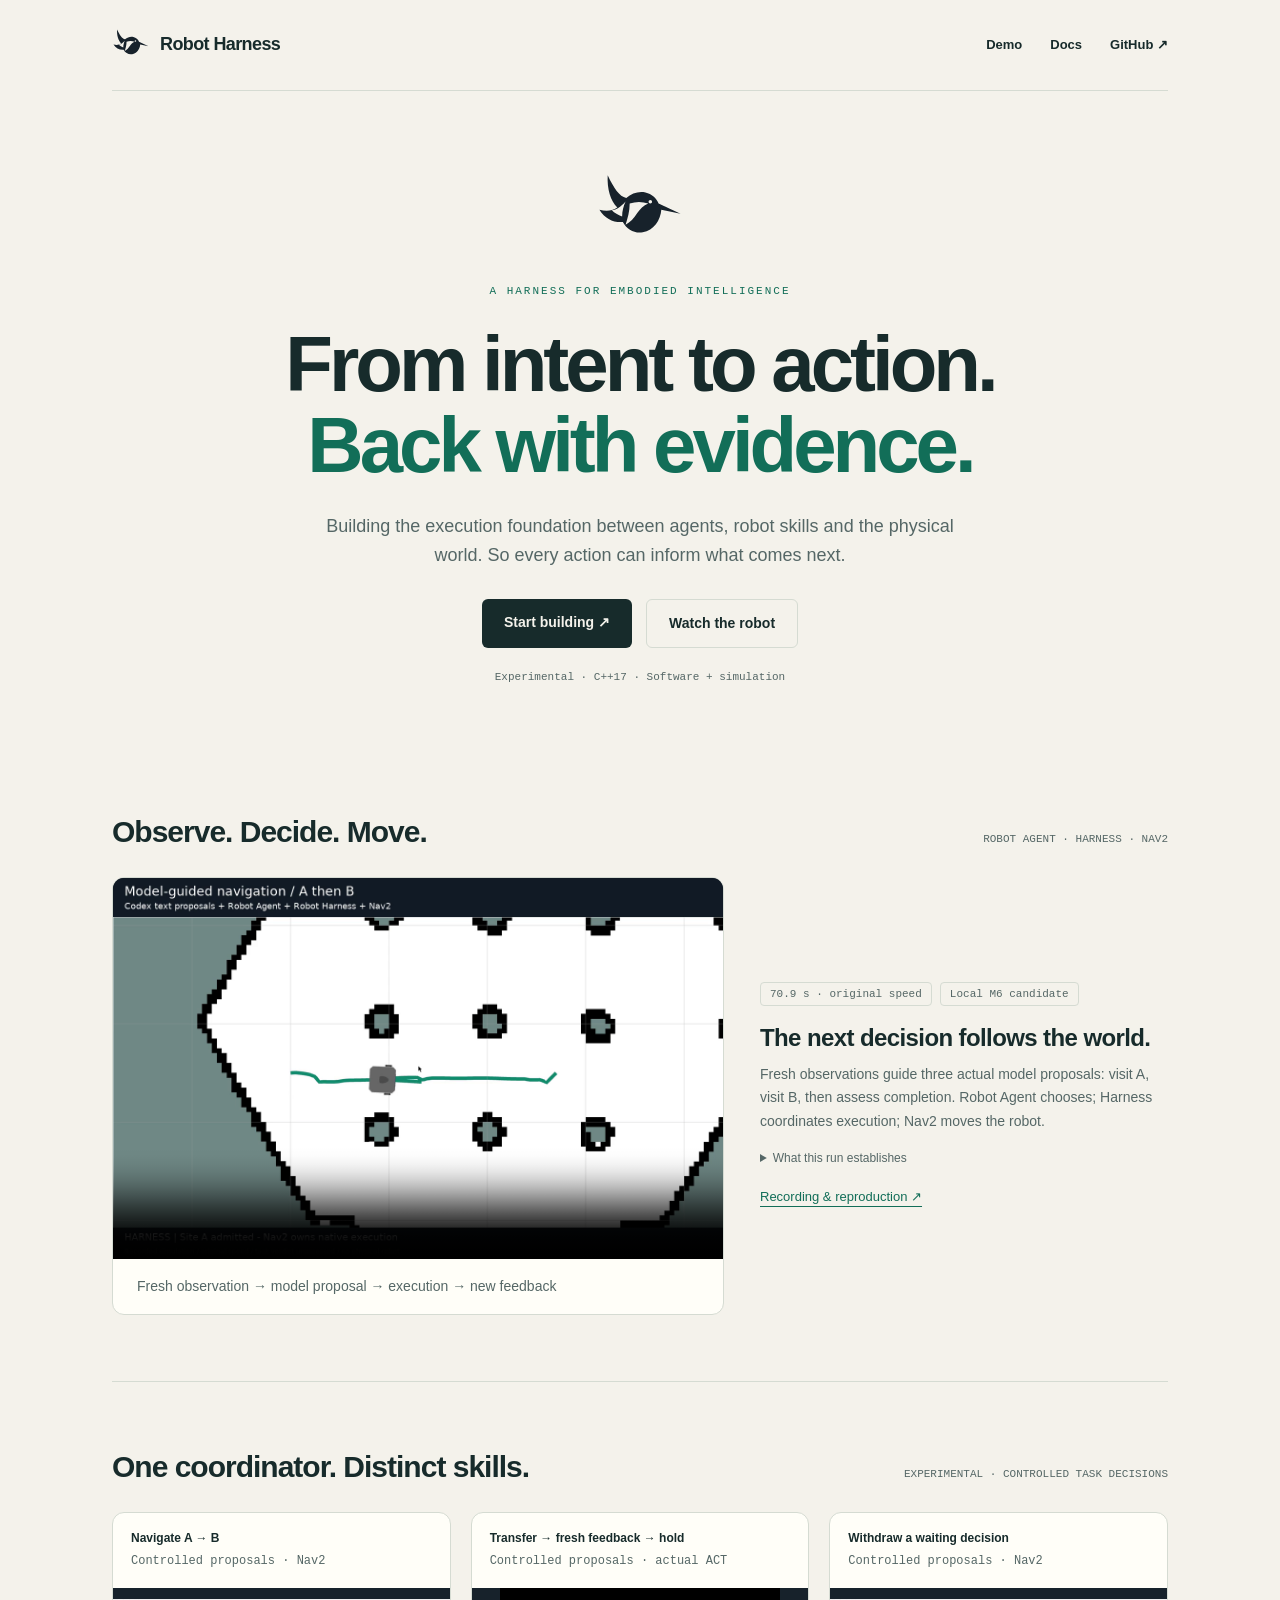
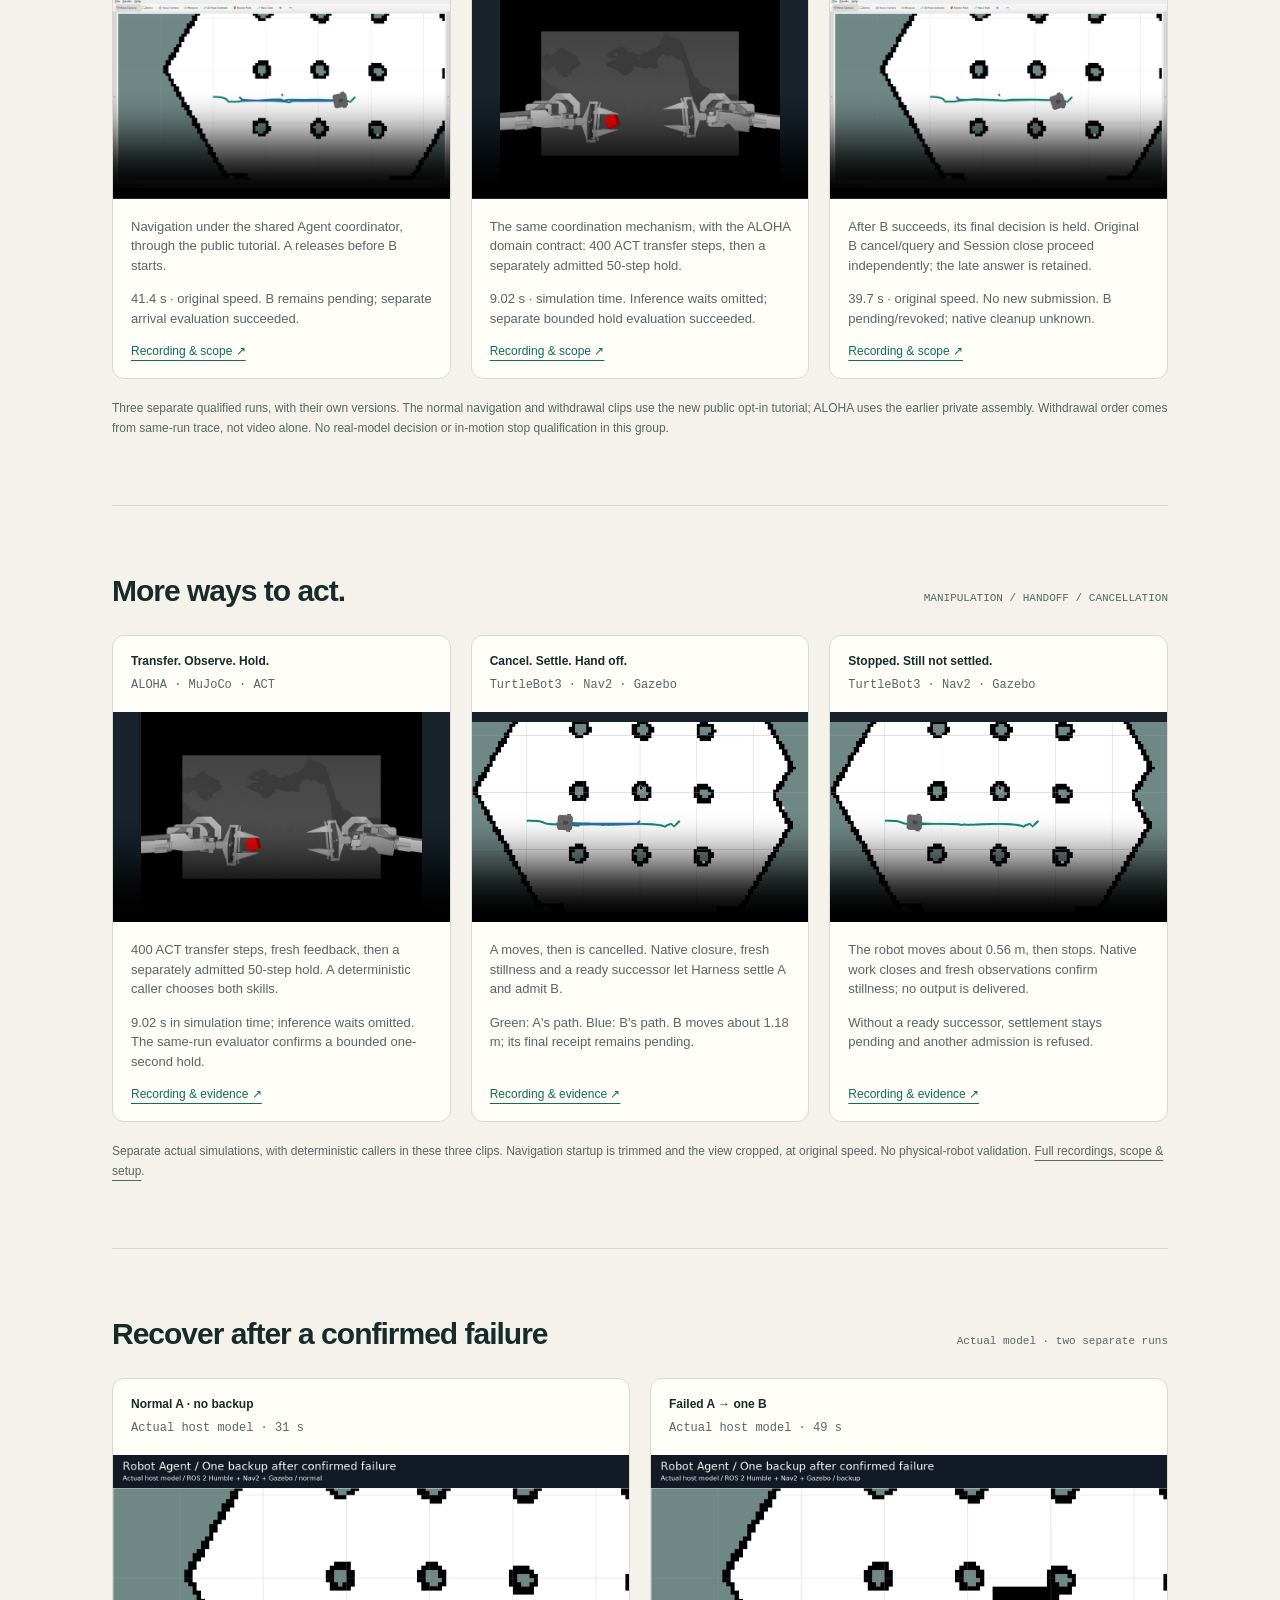
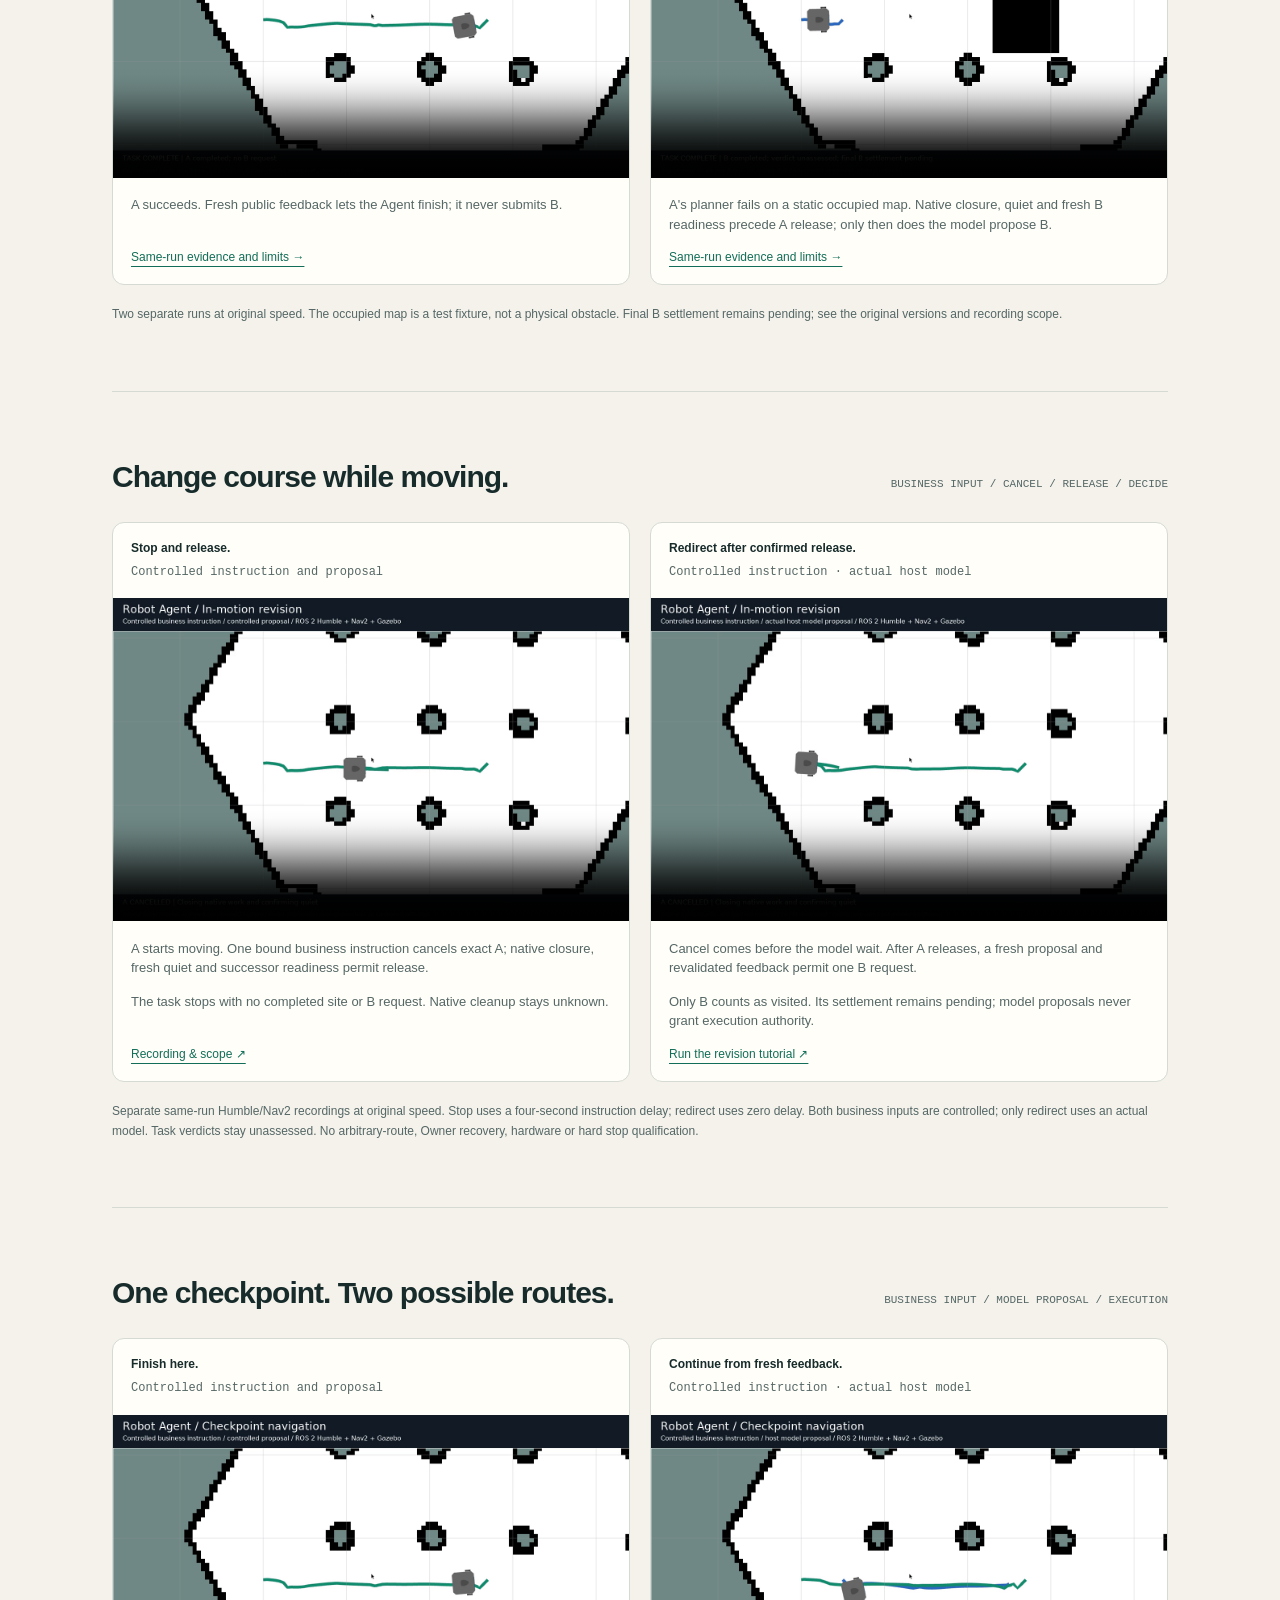
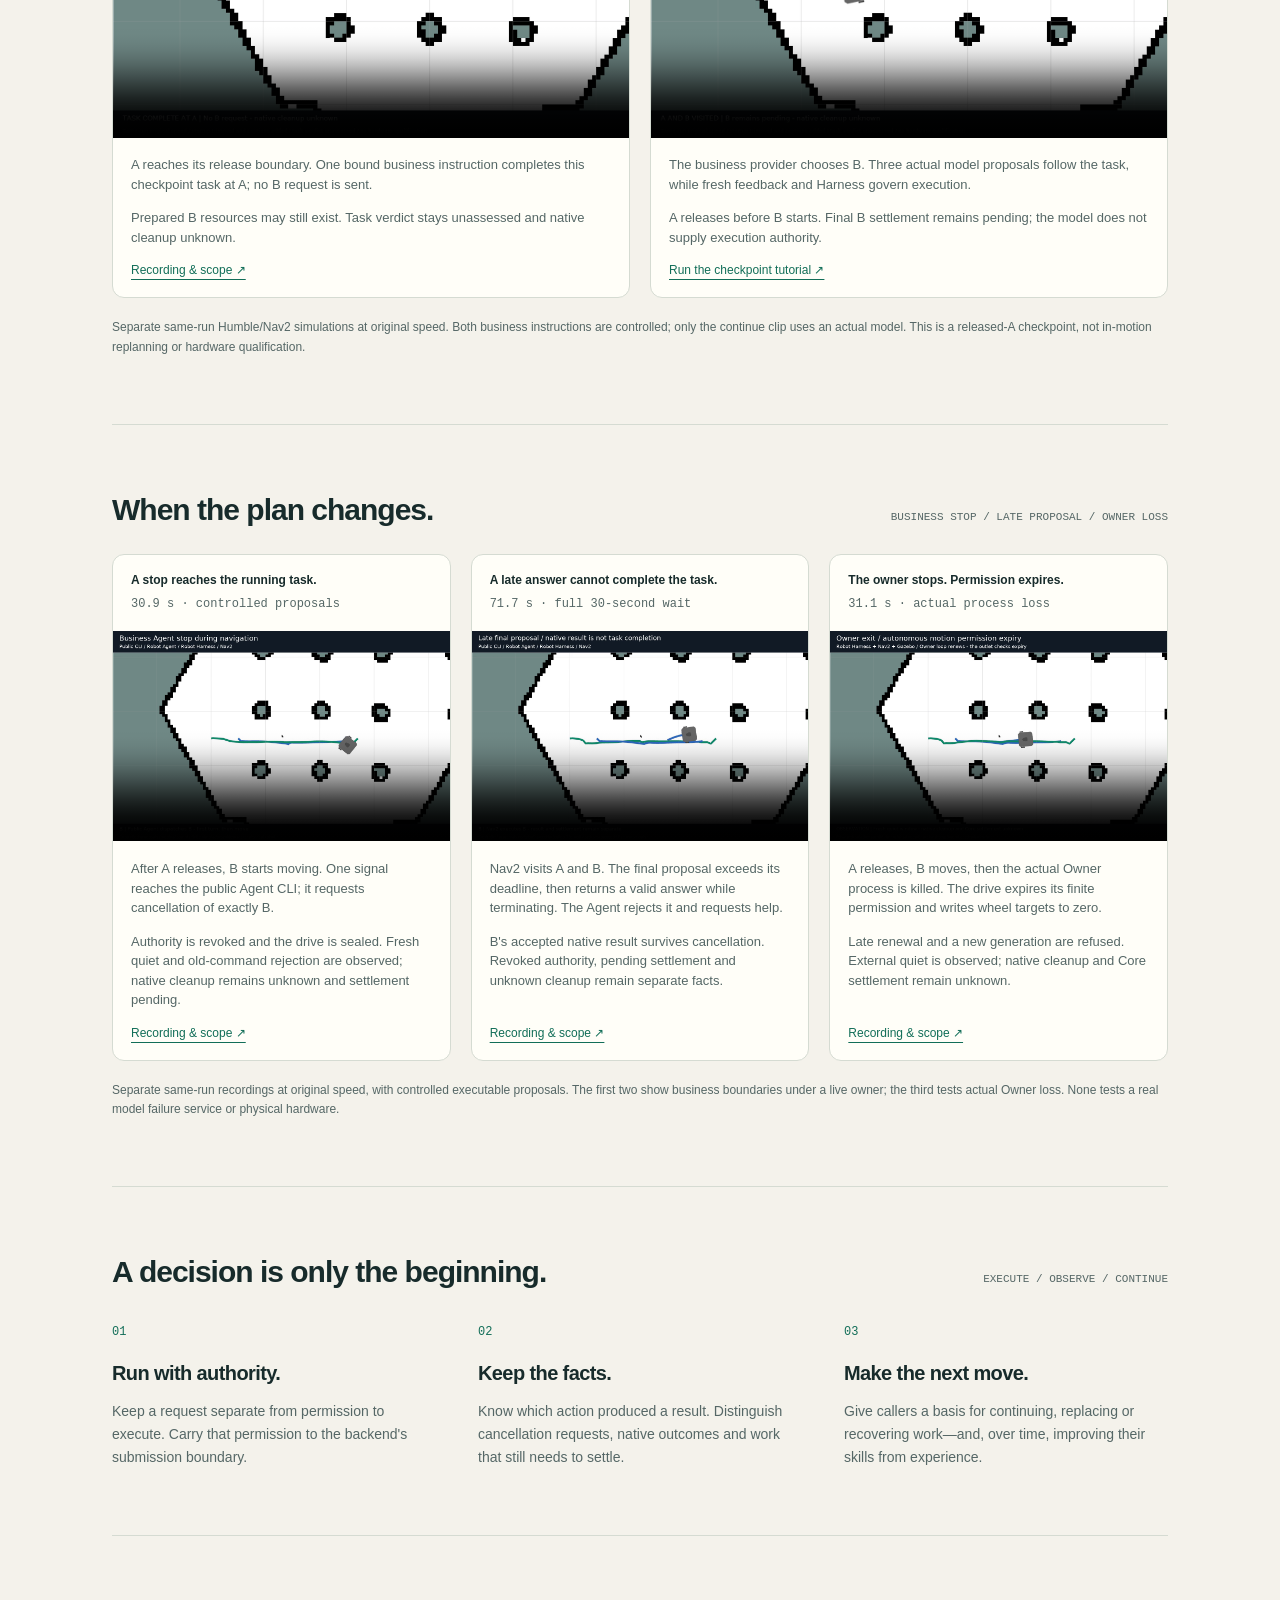
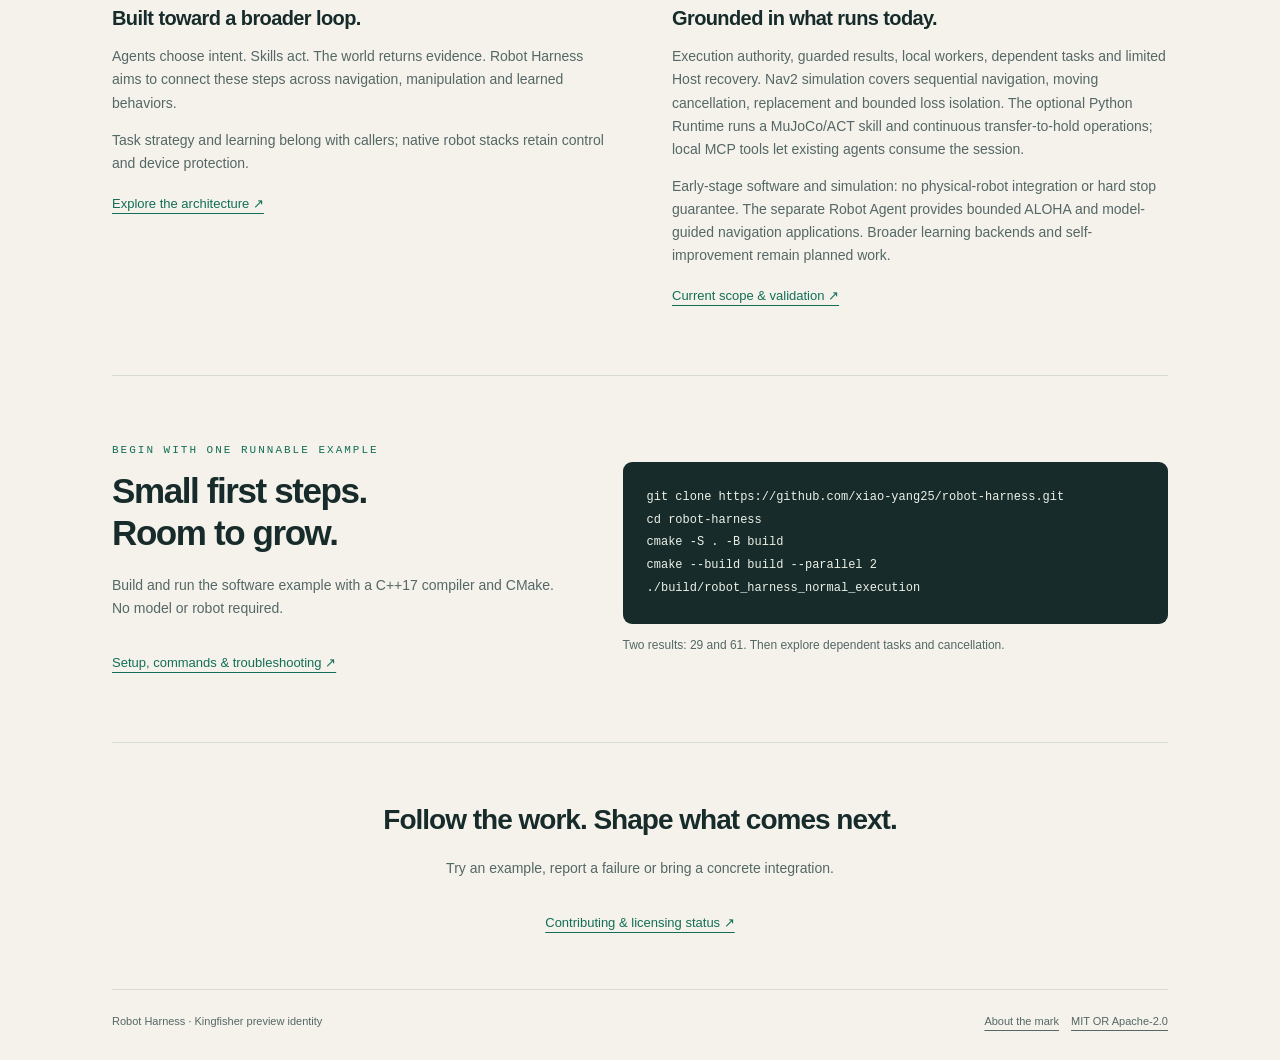
==== commit f91dea6d: "docs: showcase shared Agent coordination across navigation and ACT" ====
--- a/docs/index.html
+++ b/docs/index.html
@@ -66,6 +66,36 @@
         </article>
       </div>
     </section>
+    <section class="section" id="coordination-demos" aria-label="Shared Agent coordination with distinct navigation and manipulation contracts">
+      <div class="section-title"><h2>One coordinator. Distinct skills.</h2><span>EXPERIMENTAL · CONTROLLED TASK DECISIONS</span></div>
+      <div class="demo-grid">
+        <article class="demo">
+          <div class="demo-top"><strong>Navigate A → B</strong><span>Controlled proposals · Nav2</span></div>
+          <video controls playsinline preload="metadata" poster="assets/demo/coordination-navigation-poster.png" aria-label="Actual public experimental coordination tutorial visiting A then B in Gazebo">
+            <source src="assets/demo/coordination-navigation.mp4" type="video/mp4">
+            <p><a href="assets/demo/coordination-navigation.mp4">Download this recording</a>.</p>
+          </video>
+          <div class="demo-bottom"><p>Navigation under the shared Agent coordinator, through the public tutorial. A releases before B starts.</p><p>41.4 s · original speed. B remains pending; separate arrival evaluation succeeded.</p><a href="guide/docs/assets/demo/index.html#shared-agent-coordination">Recording &amp; scope ↗</a></div>
+        </article>
+        <article class="demo">
+          <div class="demo-top"><strong>Transfer → fresh feedback → hold</strong><span>Controlled proposals · actual ACT</span></div>
+          <video controls playsinline preload="metadata" poster="assets/demo/coordination-aloha-poster.png" aria-label="Actual ACT transfer and separately admitted hold under the shared private Agent coordinator">
+            <source src="assets/demo/coordination-aloha.mp4" type="video/mp4">
+            <p><a href="assets/demo/coordination-aloha.mp4">Download this recording</a>.</p>
+          </video>
+          <div class="demo-bottom"><p>The same coordination mechanism, with the ALOHA domain contract: 400 ACT transfer steps, then a separately admitted 50-step hold.</p><p>9.02 s · simulation time. Inference waits omitted; separate bounded hold evaluation succeeded.</p><a href="guide/docs/assets/demo/index.html#shared-agent-coordination">Recording &amp; scope ↗</a></div>
+        </article>
+        <article class="demo">
+          <div class="demo-top"><strong>Withdraw a waiting decision</strong><span>Controlled proposals · Nav2</span></div>
+          <video controls playsinline preload="metadata" poster="assets/demo/coordination-withdrawal-poster.png" aria-label="Navigation before final-decision withdrawal after B success, not cancellation during motion">
+            <source src="assets/demo/coordination-withdrawal.mp4" type="video/mp4">
+            <p><a href="assets/demo/coordination-withdrawal.mp4">Download this recording</a>.</p>
+          </video>
+          <div class="demo-bottom"><p>After B succeeds, its final decision is held. Original B cancel/query and Session close proceed independently; the late answer is retained.</p><p>39.7 s · original speed. No new submission. B pending/revoked; native cleanup unknown.</p><a href="guide/docs/assets/demo/index.html#shared-agent-coordination">Recording &amp; scope ↗</a></div>
+        </article>
+      </div>
+      <p class="recording-note">Three separate qualified runs, with their own versions. The normal navigation and withdrawal clips use the new public opt-in tutorial; ALOHA uses the earlier private assembly. Withdrawal order comes from same-run trace, not video alone. No real-model decision or in-motion stop qualification in this group.</p>
+    </section>
     <section class="section" id="more-demos" aria-label="More recorded robot demonstrations">
       <div class="section-title"><h2>More ways to act.</h2><span>MANIPULATION / HANDOFF / CANCELLATION</span></div>
       <div class="demo-grid">
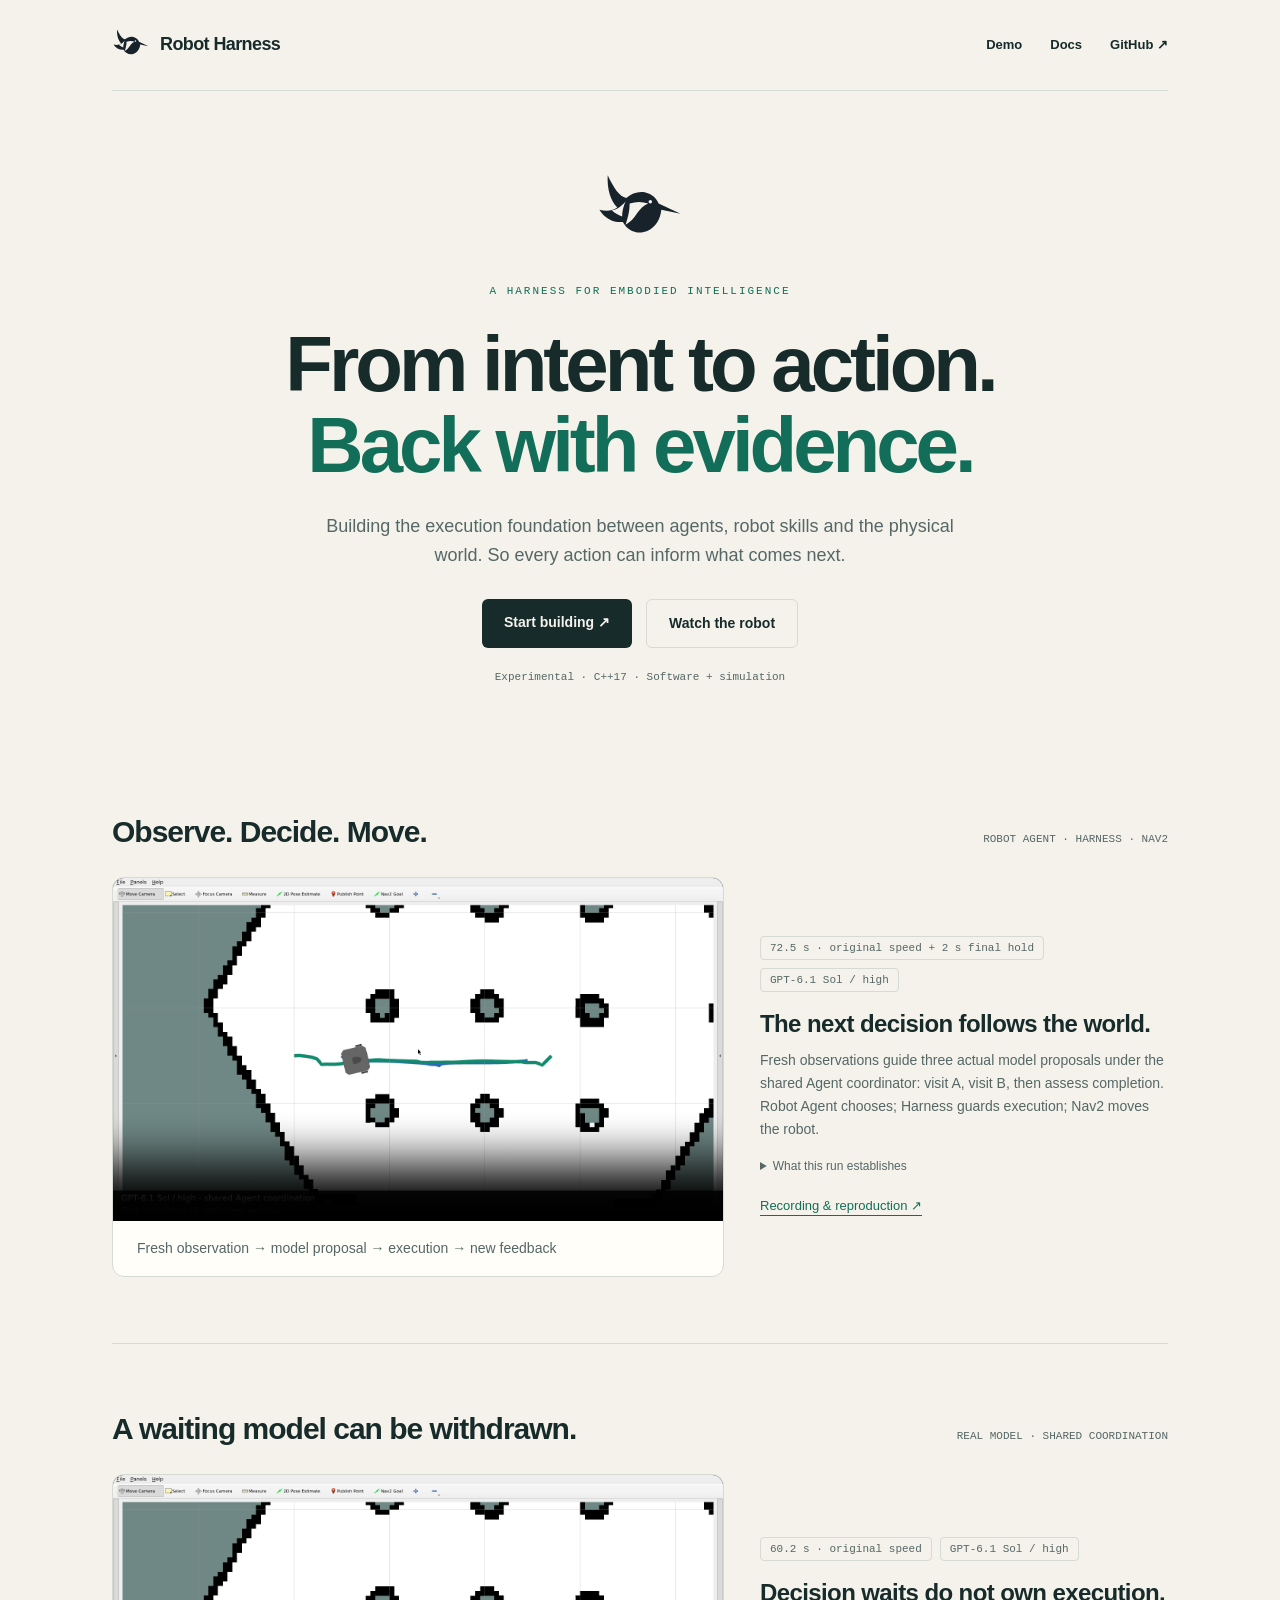
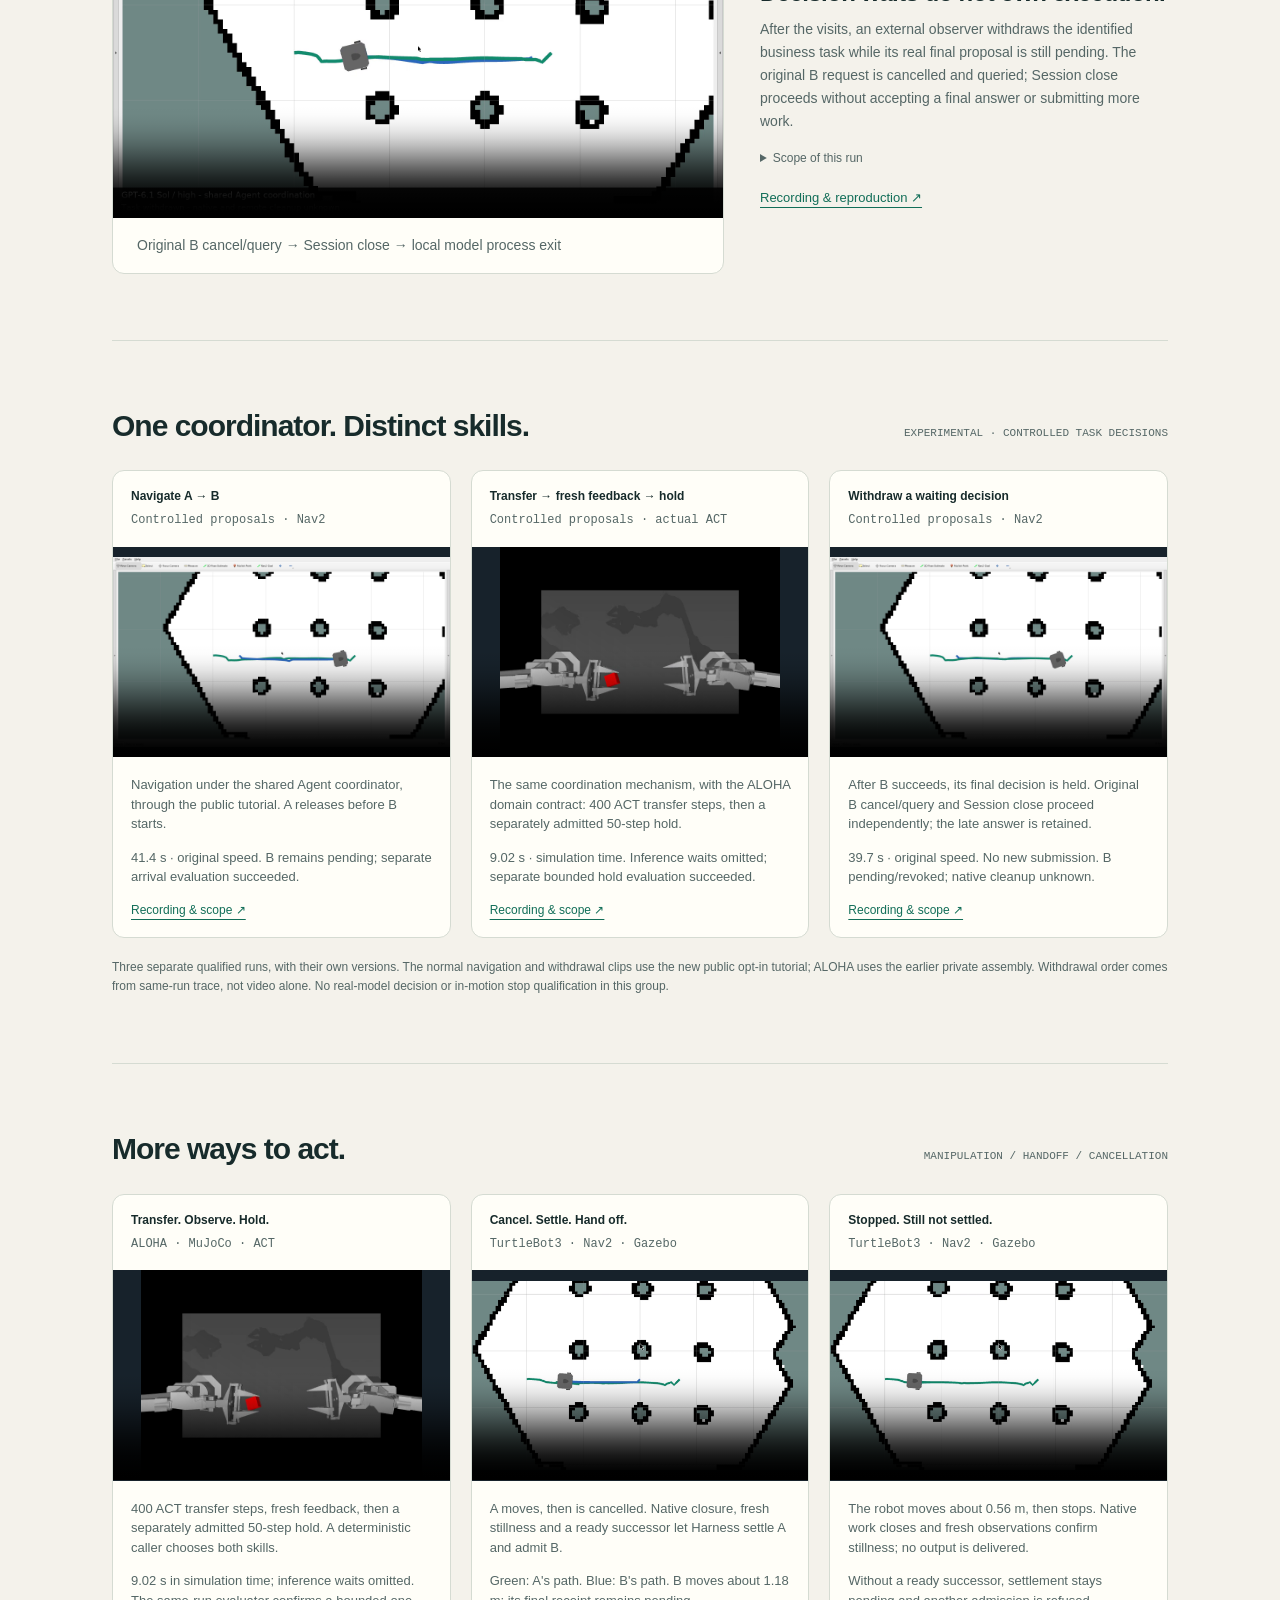
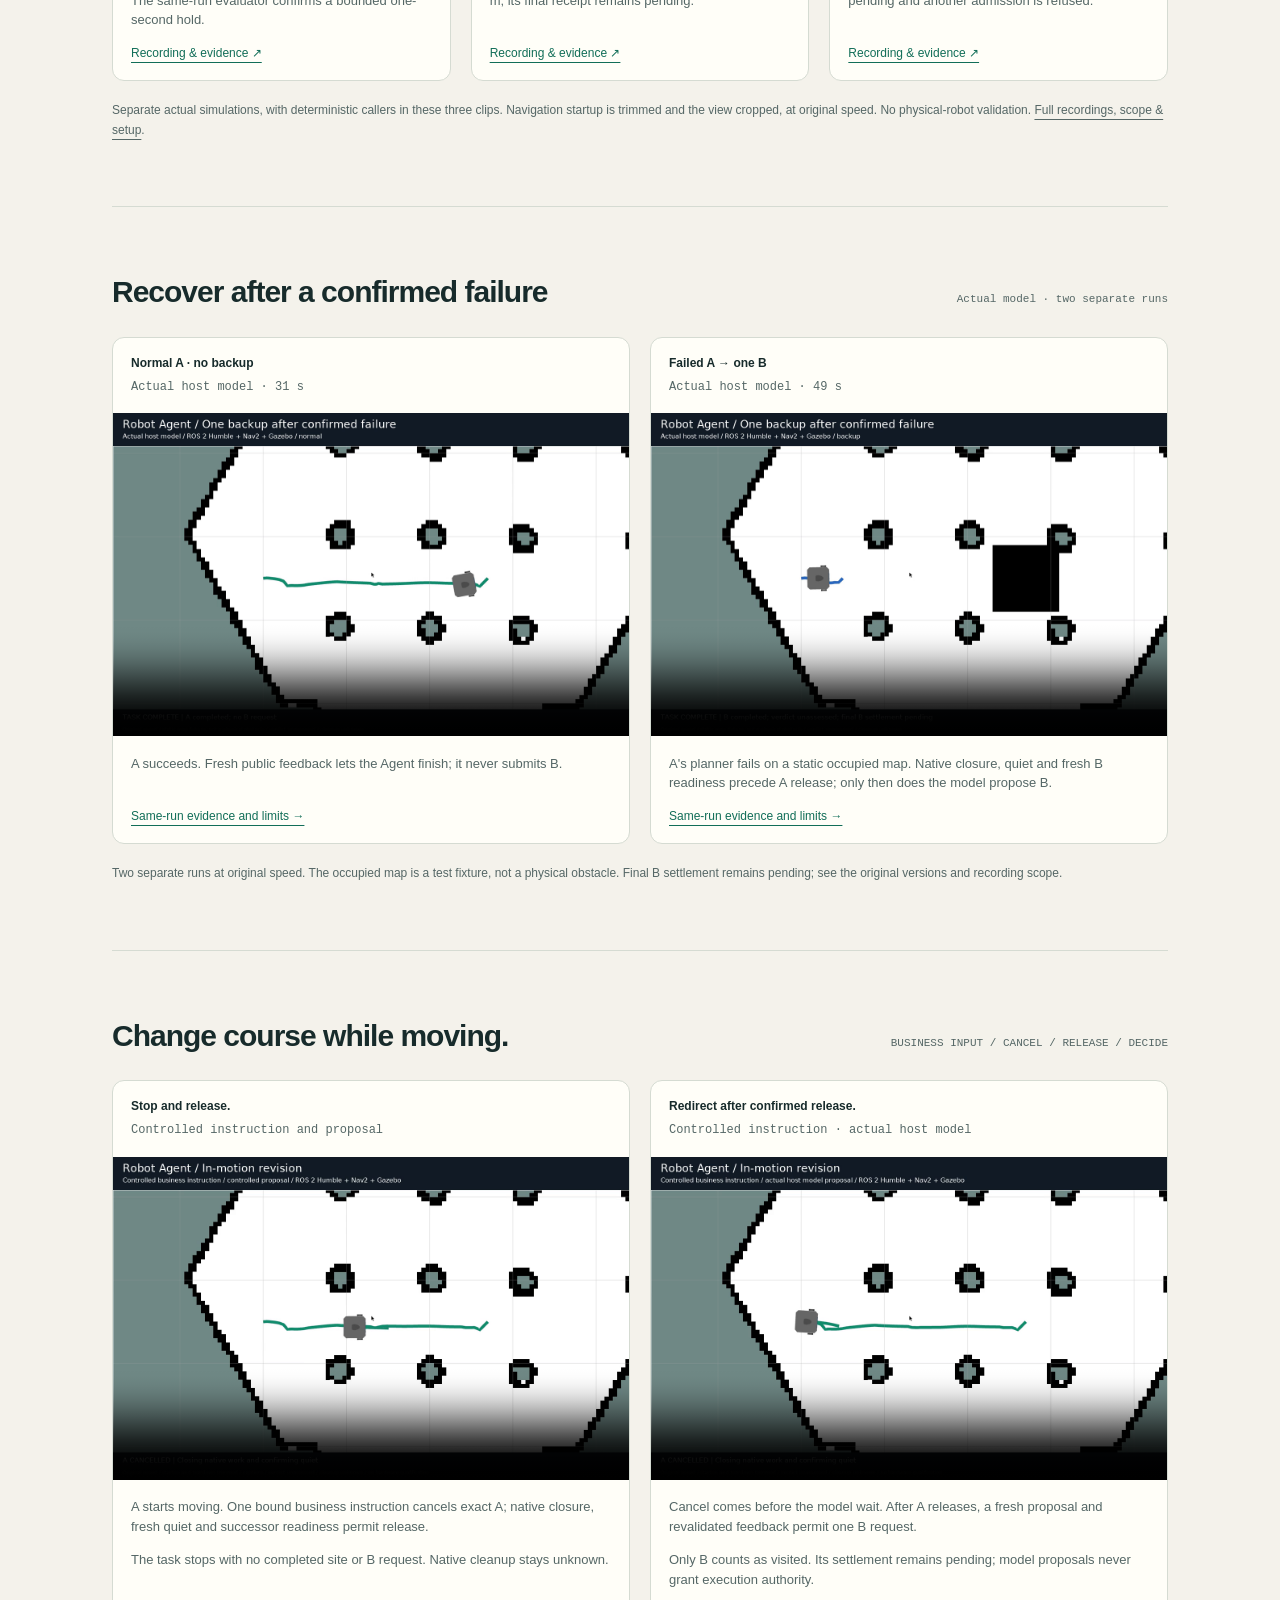
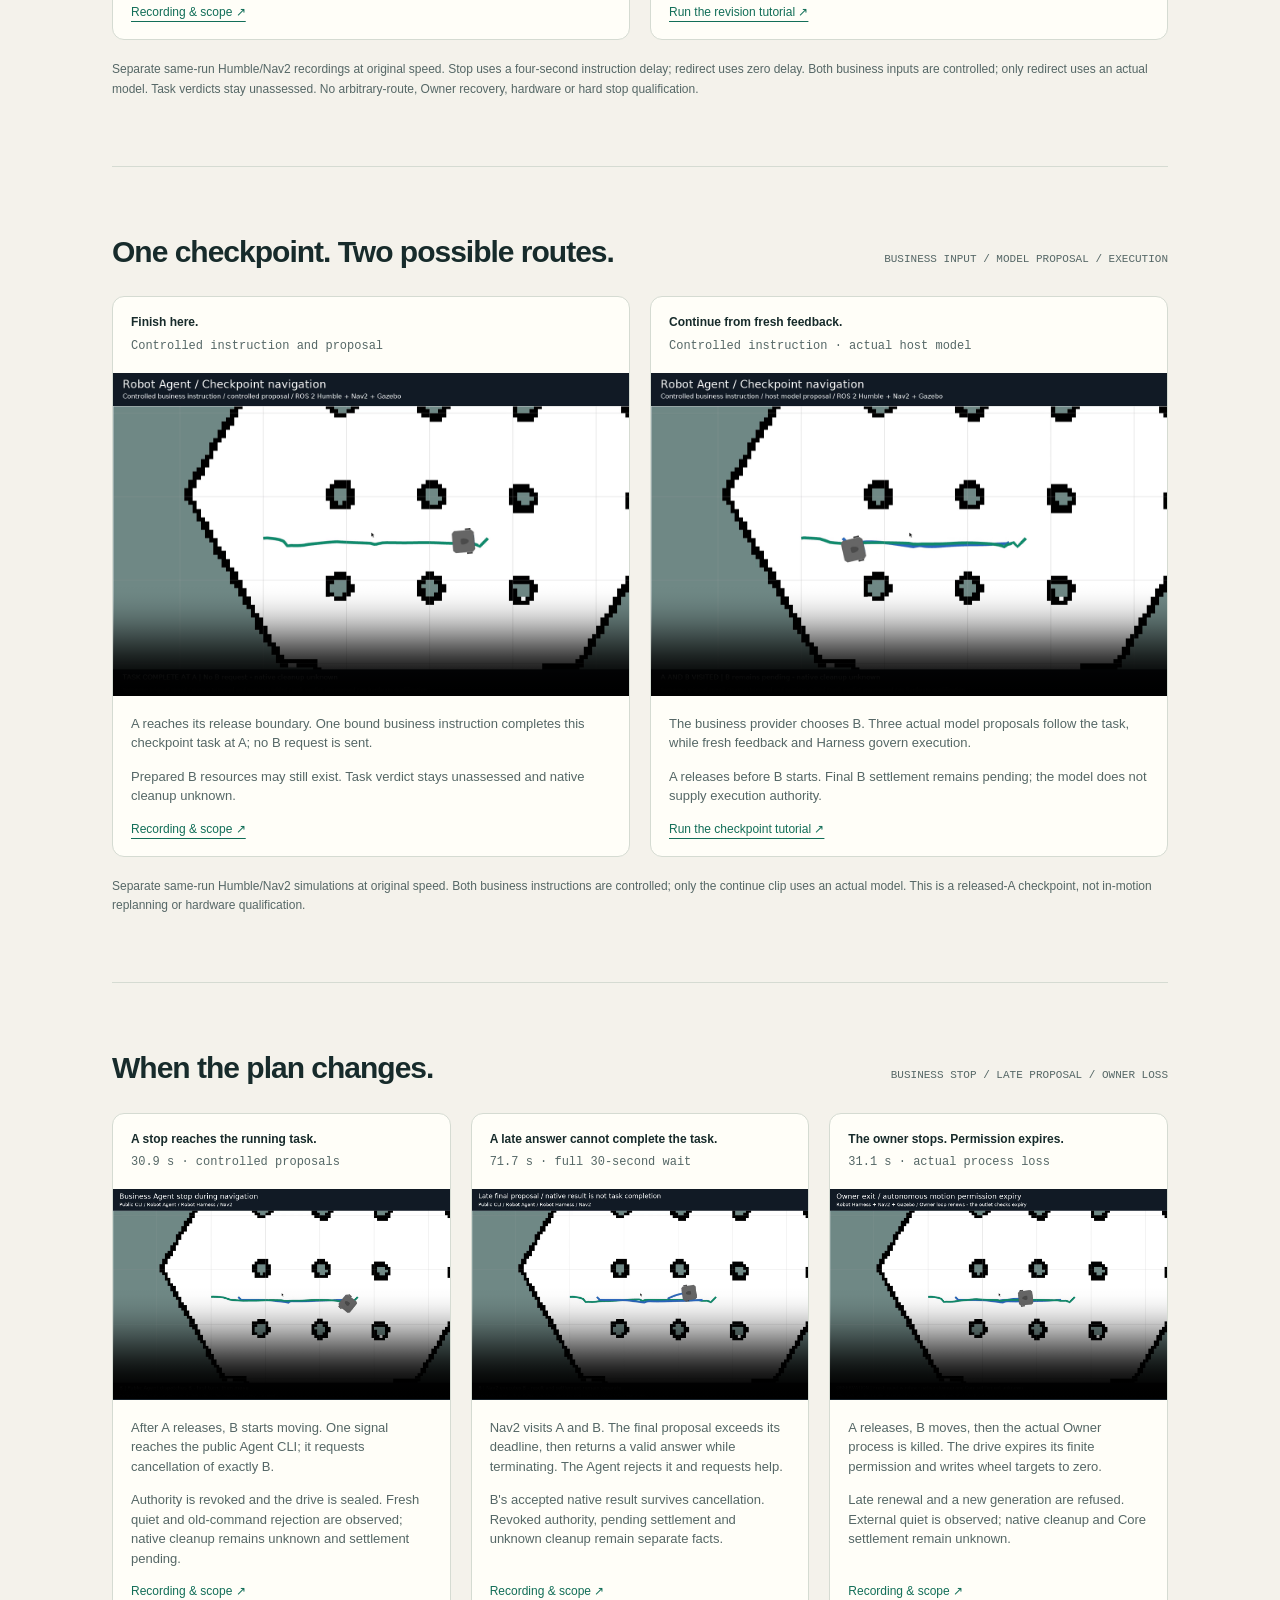
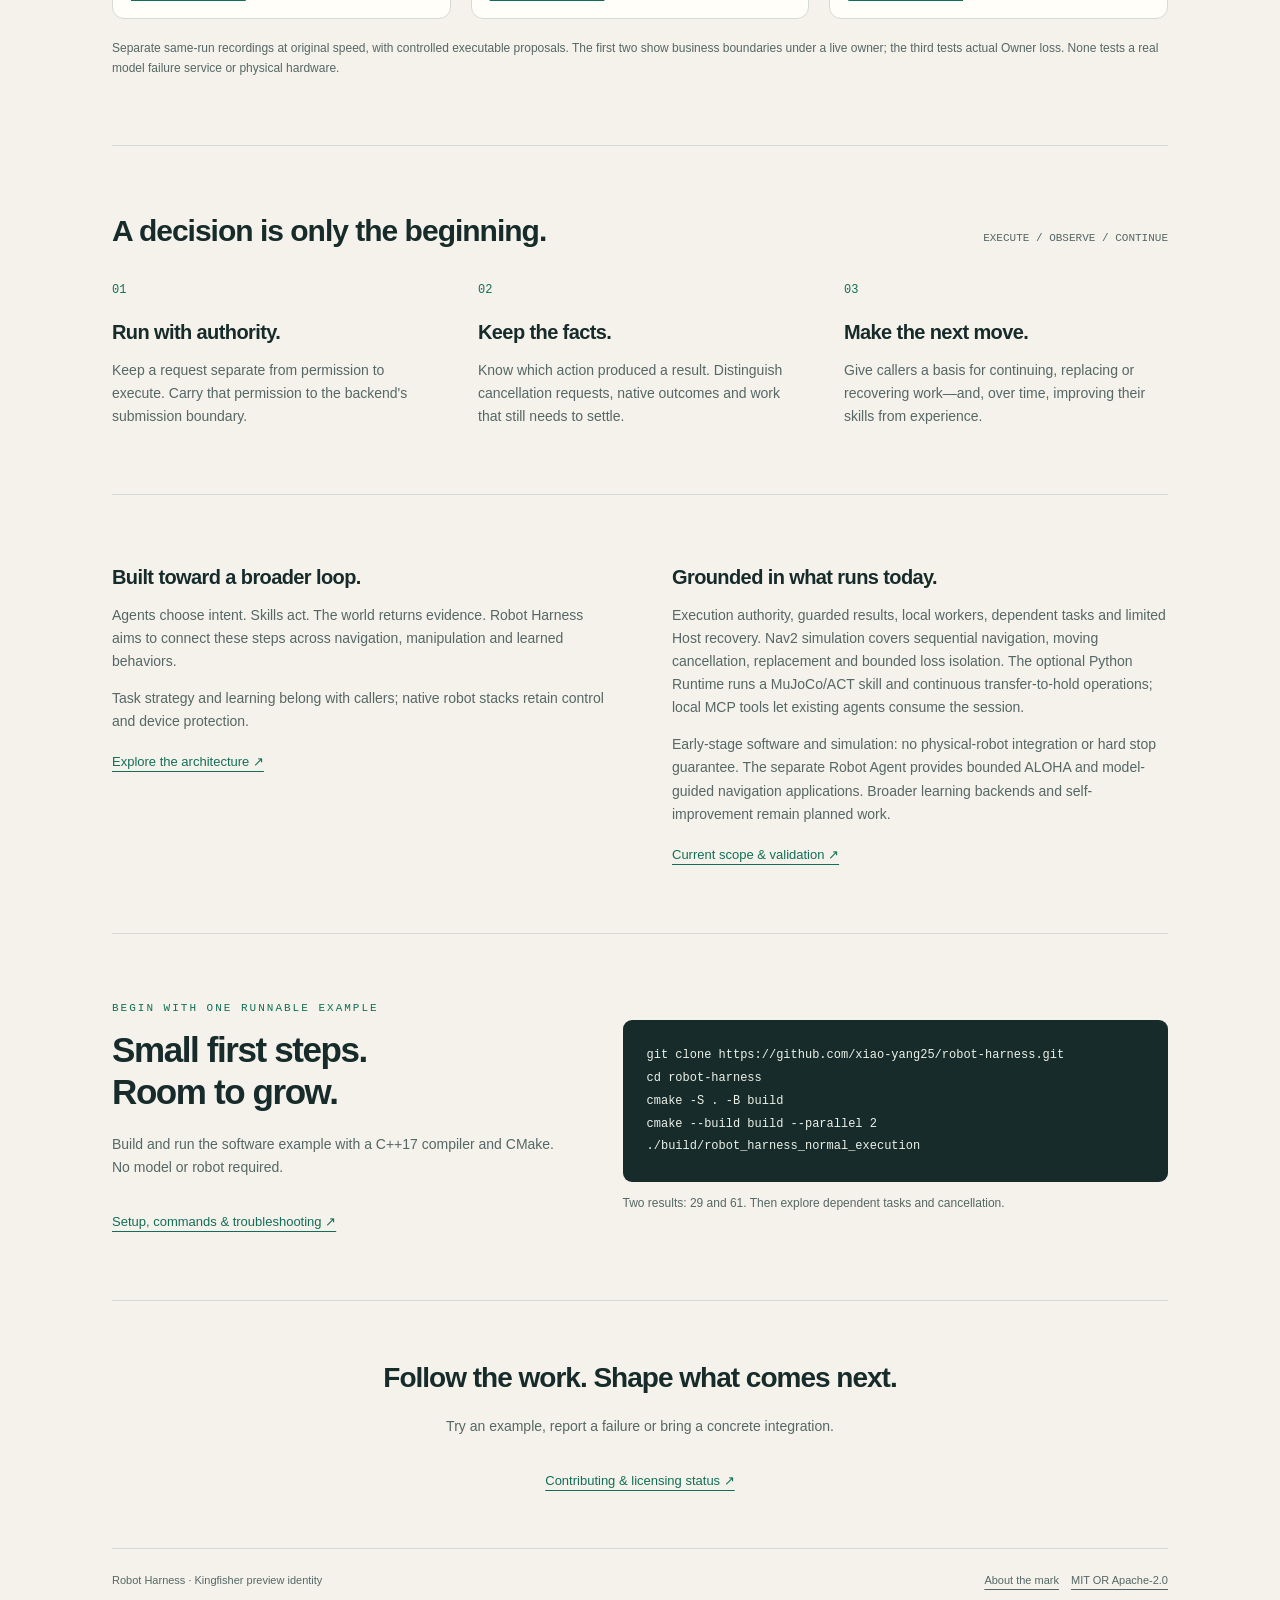
==== commit eebc489c: "docs: publish real-model shared coordination recordings" ====
--- a/docs/index.html
+++ b/docs/index.html
@@ -23,7 +23,7 @@
     .scope{display:grid;grid-template-columns:1fr 1fr;gap:64px}.scope h3{margin-top:0}.scope p+p{margin-top:14px}.text-link{display:inline-block;color:var(--accent);margin-top:18px;font-size:13px}.start{display:grid;grid-template-columns:1fr 1.2fr;gap:56px;align-items:center}.start h2{font-size:35px;letter-spacing:-1.4px;line-height:1.2;margin:12px 0 20px;font-weight:600}.start p{font-size:14px;color:var(--muted)}pre{max-width:100%;overflow:auto;white-space:pre;background:#172b2b;color:#edf2e7;border-radius:9px;padding:24px;font:12px/1.9 ui-monospace,SFMono-Regular,monospace;margin:0}.note{font-size:12px;color:var(--muted);margin-top:12px}.closing{padding:54px 0;text-align:center}.closing h2{font-size:28px;font-weight:550;letter-spacing:-1px;margin:0 0 14px}.closing p{font-size:14px;color:var(--muted)}footer{border-top:1px solid var(--line);display:flex;justify-content:space-between;gap:18px;padding:22px 0 28px;font-size:11px;color:var(--muted)}footer a{margin-left:12px}
     @media(prefers-color-scheme:dark){:root{--bg:#102629;--ink:#eaf0e4;--muted:#adbfba;--line:#345052;--accent:#b7d5a0;--surface:#173135;--soft:#203b3e}.kingfisher{filter:brightness(0) invert(1)}}
     @media(max-width:700px){.wrap{padding:0 20px}nav{gap:14px;padding:20px 0}.brand{font-size:16px}.brand img{width:30px;height:30px}nav .links{gap:16px;font-size:12px}nav .optional{display:none}.hero{padding:45px 0 42px}.hero-mark{width:72px;height:72px;margin-bottom:22px}h1{font-size:47px;letter-spacing:-2.5px}.hero p{font-size:16px}.demo-top,.demo-bottom{padding:13px 16px;flex-wrap:wrap}.demo-top span{font-size:10px}.principles,.scope,.start{grid-template-columns:minmax(0,1fr);gap:30px}.section-title{display:block}.section-title span{display:block;margin-top:12px}section.section{padding:42px 0}.principles h3{margin-top:8px}.scope{gap:32px}footer{flex-wrap:wrap}footer a{margin:0 12px 0 0}pre{font-size:11px;padding:18px}.closing{padding:40px 0}}
-    .model-demo video{aspect-ratio:8/5}.model-demo .scope{grid-template-columns:1.5fr 1fr;gap:36px;align-items:center}.model-demo .demo-bottom{font-size:11px}.model-demo h3{font-size:24px;line-height:1.3}.demo-meta{display:flex;flex-wrap:wrap;gap:8px;margin:0 0 16px;font:11px ui-monospace,monospace;color:var(--muted)}.demo-meta span{padding:5px 9px;border:1px solid var(--line);border-radius:4px}.model-demo details{margin-top:16px;font-size:12px;color:var(--muted)}.model-demo summary{cursor:pointer}.model-demo details p{margin-top:10px}
+    .model-demo video{aspect-ratio:16/9}.model-demo .scope{grid-template-columns:1.5fr 1fr;gap:36px;align-items:center}.model-demo .demo-bottom{font-size:11px}.model-demo h3{font-size:24px;line-height:1.3}.demo-meta{display:flex;flex-wrap:wrap;gap:8px;margin:0 0 16px;font:11px ui-monospace,monospace;color:var(--muted)}.demo-meta span{padding:5px 9px;border:1px solid var(--line);border-radius:4px}.model-demo details{margin-top:16px;font-size:12px;color:var(--muted)}.model-demo summary{cursor:pointer}.model-demo details p{margin-top:10px}
     .demo-grid{display:grid;grid-template-columns:repeat(3,minmax(0,1fr));gap:20px}.demo-grid>*{min-width:0;scroll-margin-top:30px}.demo-grid .demo{display:flex;flex-direction:column}.demo-grid .demo-top{min-height:68px;padding:16px 18px;align-items:flex-start;flex-direction:column;gap:4px}.demo-grid video{aspect-ratio:8/5;object-fit:contain}.demo-grid .demo-bottom{display:flex;flex:1;flex-direction:column;gap:14px;font-size:13px;padding:18px}.demo-grid .demo-bottom a{font-size:12px;white-space:normal;margin-top:auto}.recording-note{font-size:12px;color:var(--muted);margin:20px 0 0}
     .checkpoint-grid{grid-template-columns:repeat(2,minmax(0,1fr))}
     @media(min-width:701px) and (max-width:960px){.demo-grid{grid-template-columns:repeat(2,minmax(0,1fr))}.model-demo .scope{grid-template-columns:1.2fr 1fr;gap:24px}}
@@ -51,18 +51,37 @@
       <div class="section-title"><h2>Observe. Decide. Move.</h2><span>ROBOT AGENT · HARNESS · NAV2</span></div>
       <div class="scope">
         <article class="demo">
-          <video controls playsinline preload="metadata" poster="assets/demo/model-navigation-poster.png" aria-label="Actual model-guided navigation from site A to site B in simulation">
-            <source src="assets/demo/model-navigation.mp4" type="video/mp4">
-            <p><a href="assets/demo/model-navigation.mp4">Download the model navigation recording</a>.</p>
+          <video controls playsinline preload="metadata" poster="assets/demo/model-coordination-navigation-poster.png" aria-label="Actual model-guided navigation from site A to site B in simulation">
+            <source src="assets/demo/model-coordination-navigation.mp4" type="video/mp4">
+            <p><a href="assets/demo/model-coordination-navigation.mp4">Download the model navigation recording</a>.</p>
           </video>
           <div class="demo-bottom"><p>Fresh observation → model proposal → execution → new feedback</p></div>
         </article>
         <article>
-          <div class="demo-meta"><span>70.9 s · original speed</span><span>Local M6 candidate</span></div>
+          <div class="demo-meta"><span>72.5 s · original speed + 2 s final hold</span><span>GPT-6.1 Sol / high</span></div>
           <h3>The next decision follows the world.</h3>
-          <p>Fresh observations guide three actual model proposals: visit A, visit B, then assess completion. Robot Agent chooses; Harness coordinates execution; Nav2 moves the robot.</p>
+          <p>Fresh observations guide three actual model proposals under the shared Agent coordinator: visit A, visit B, then assess completion. Robot Agent chooses; Harness guards execution; Nav2 moves the robot.</p>
           <details><summary>What this run establishes</summary><p>A releases before B starts. B's result is accepted while settlement remains pending. Model waits are retained. This single Gazebo run demonstrates the loop; it does not establish general reliability or physical-robot safety.</p></details>
-          <a class="text-link" href="guide/docs/assets/demo/index.html#model-guided-navigation-local-candidate">Recording &amp; reproduction ↗</a>
+          <a class="text-link" href="guide/docs/assets/demo/index.html#real-model-shared-coordination">Recording &amp; reproduction ↗</a>
+        </article>
+      </div>
+    </section>
+    <section class="section model-demo" id="model-withdrawal" aria-label="Business task withdrawn during a real model proposal wait">
+      <div class="section-title"><h2>A waiting model can be withdrawn.</h2><span>REAL MODEL · SHARED COORDINATION</span></div>
+      <div class="scope">
+        <article class="demo">
+          <video controls playsinline preload="metadata" poster="assets/demo/model-coordination-withdrawal-poster.png" aria-label="After A and B visits, the business task receives SIGINT during an actual final model turn">
+            <source src="assets/demo/model-coordination-withdrawal.mp4" type="video/mp4">
+            <p><a href="assets/demo/model-coordination-withdrawal.mp4">Download the withdrawal recording</a>.</p>
+          </video>
+          <div class="demo-bottom"><p>Original B cancel/query → Session close → local model process exit</p></div>
+        </article>
+        <article>
+          <div class="demo-meta"><span>60.2 s · original speed</span><span>GPT-6.1 Sol / high</span></div>
+          <h3>Decision waits do not own execution.</h3>
+          <p>After the visits, an external observer withdraws the identified business task while its real final proposal is still pending. The original B request is cancelled and queried; Session close proceeds without accepting a final answer or submitting more work.</p>
+          <details><summary>Scope of this run</summary><p>B remains pending/revoked; native and remote cleanup remain unknown, including observed native ROS shutdown-context errors. Local processes and the container exit. This is task withdrawal after the visits, not an in-motion stop or a physical safety guarantee. Ordering is established by same-run trace.</p></details>
+          <a class="text-link" href="guide/docs/assets/demo/index.html#real-model-shared-coordination">Recording &amp; reproduction ↗</a>
         </article>
       </div>
     </section>
